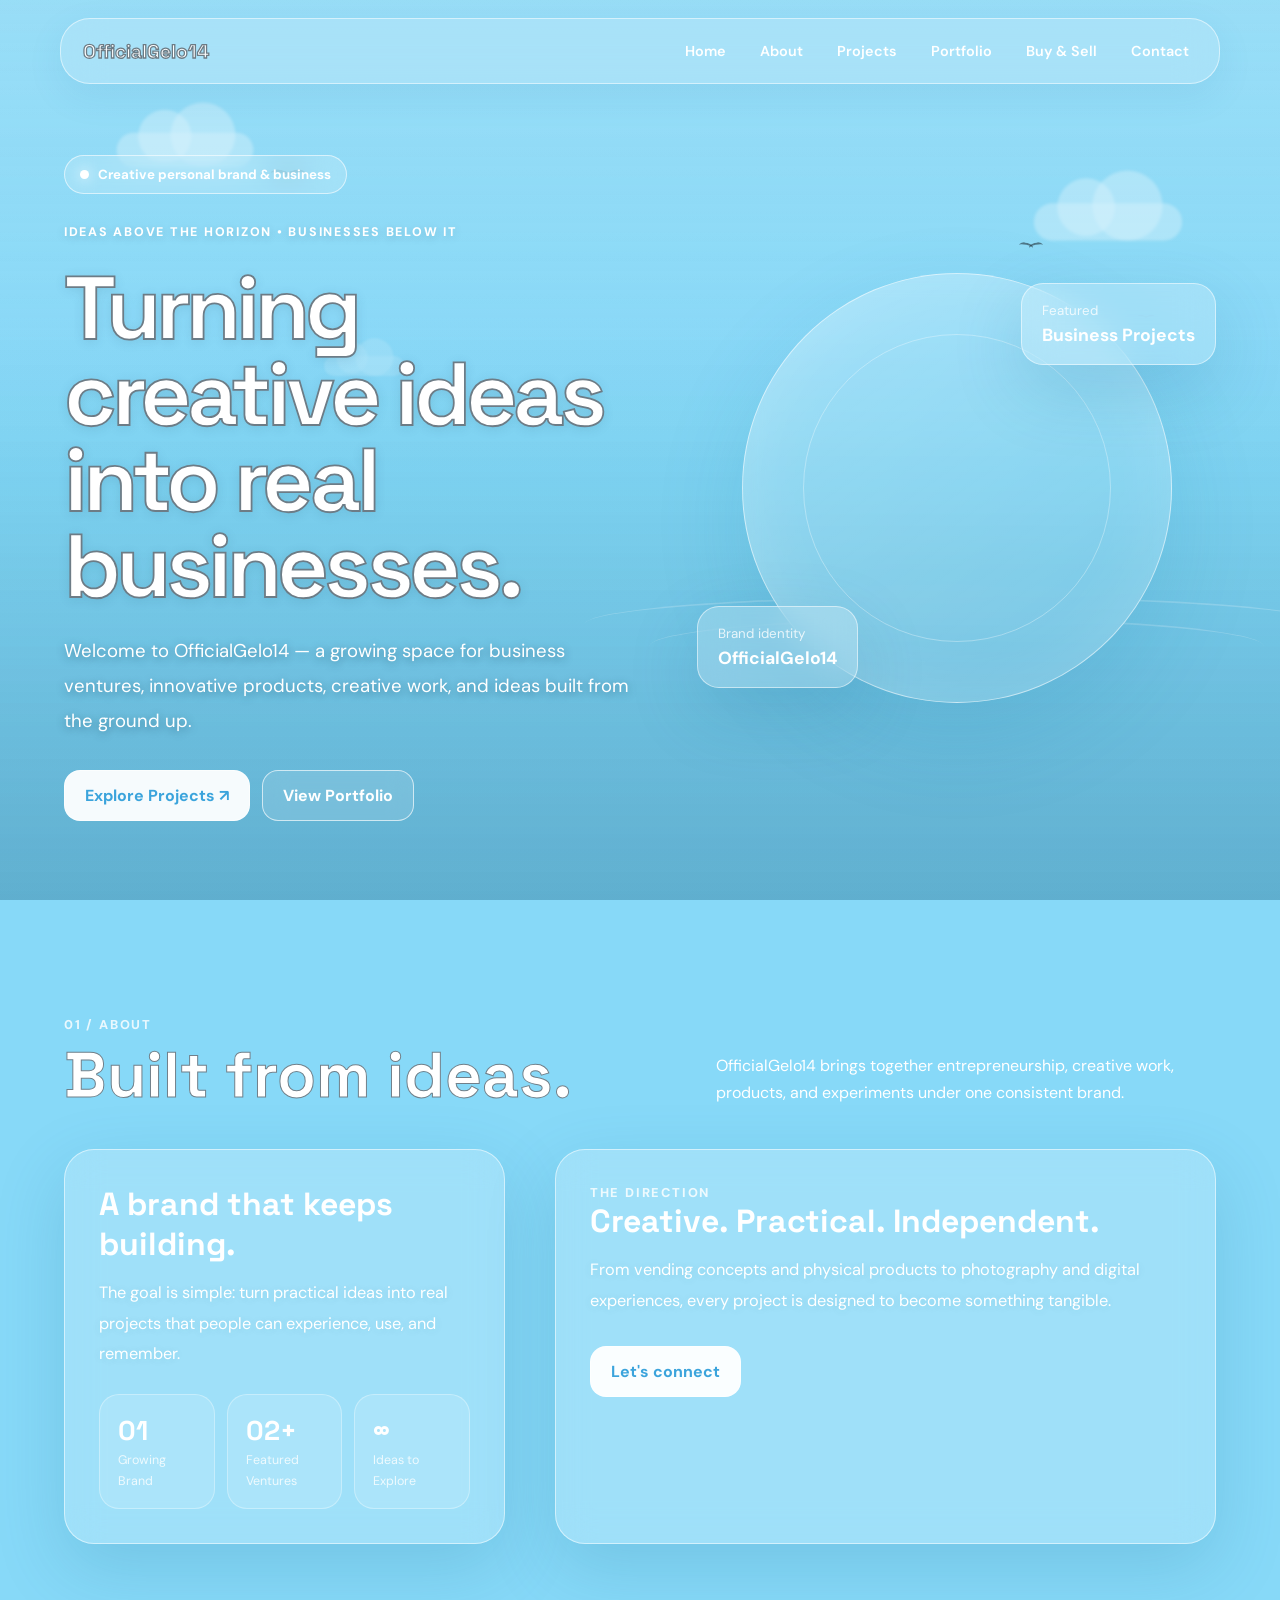
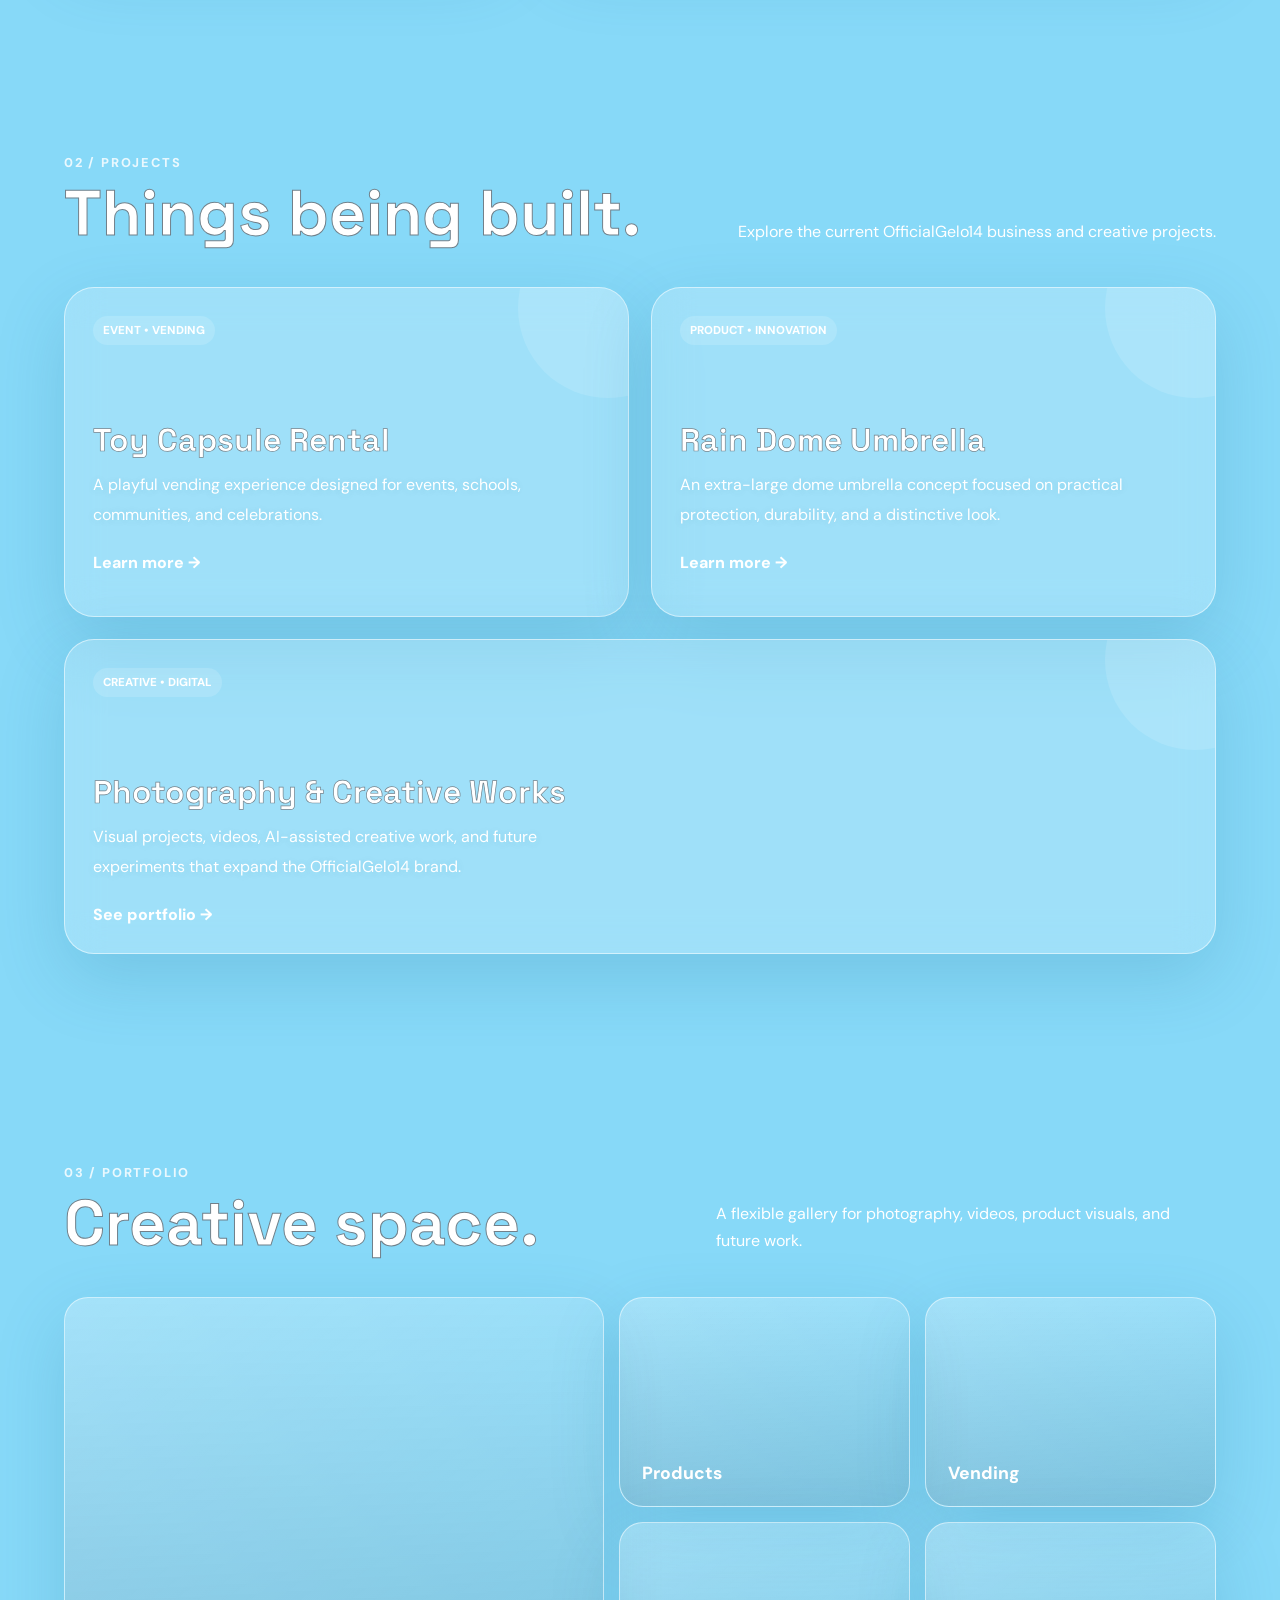
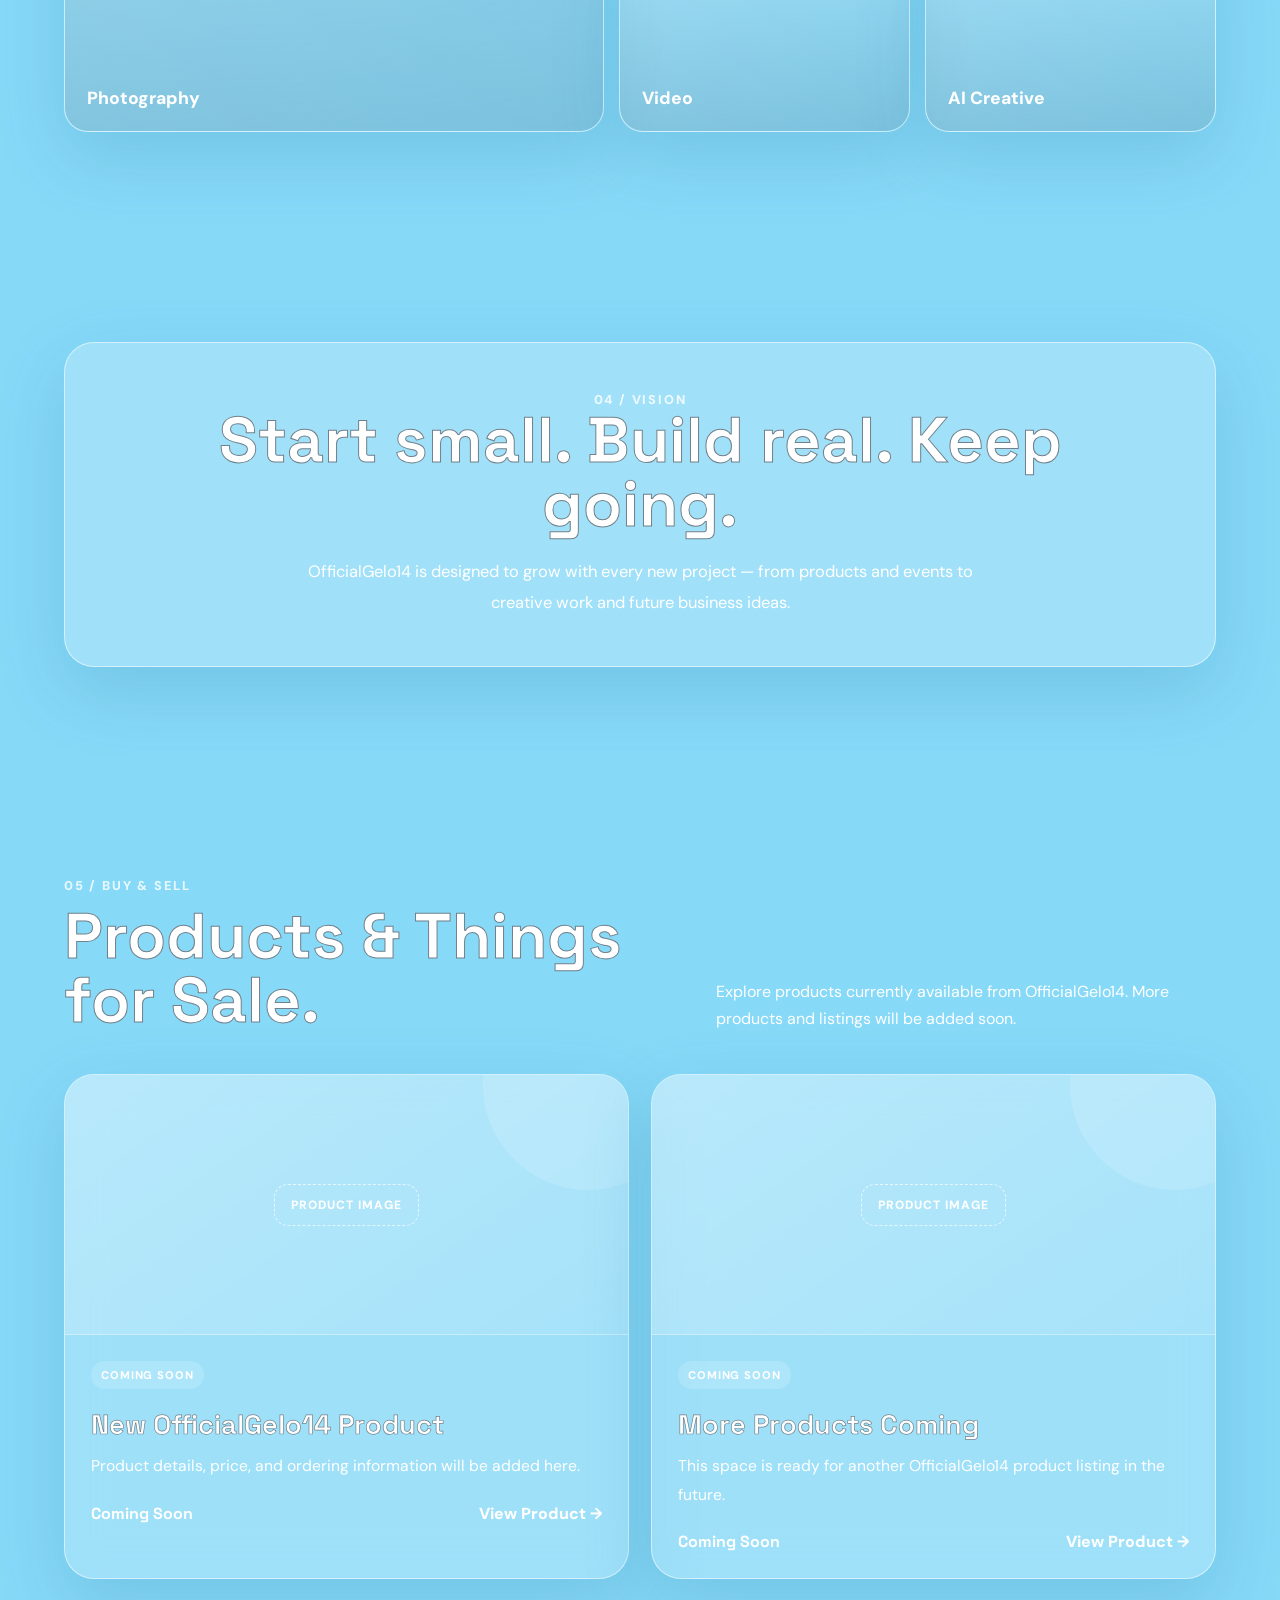
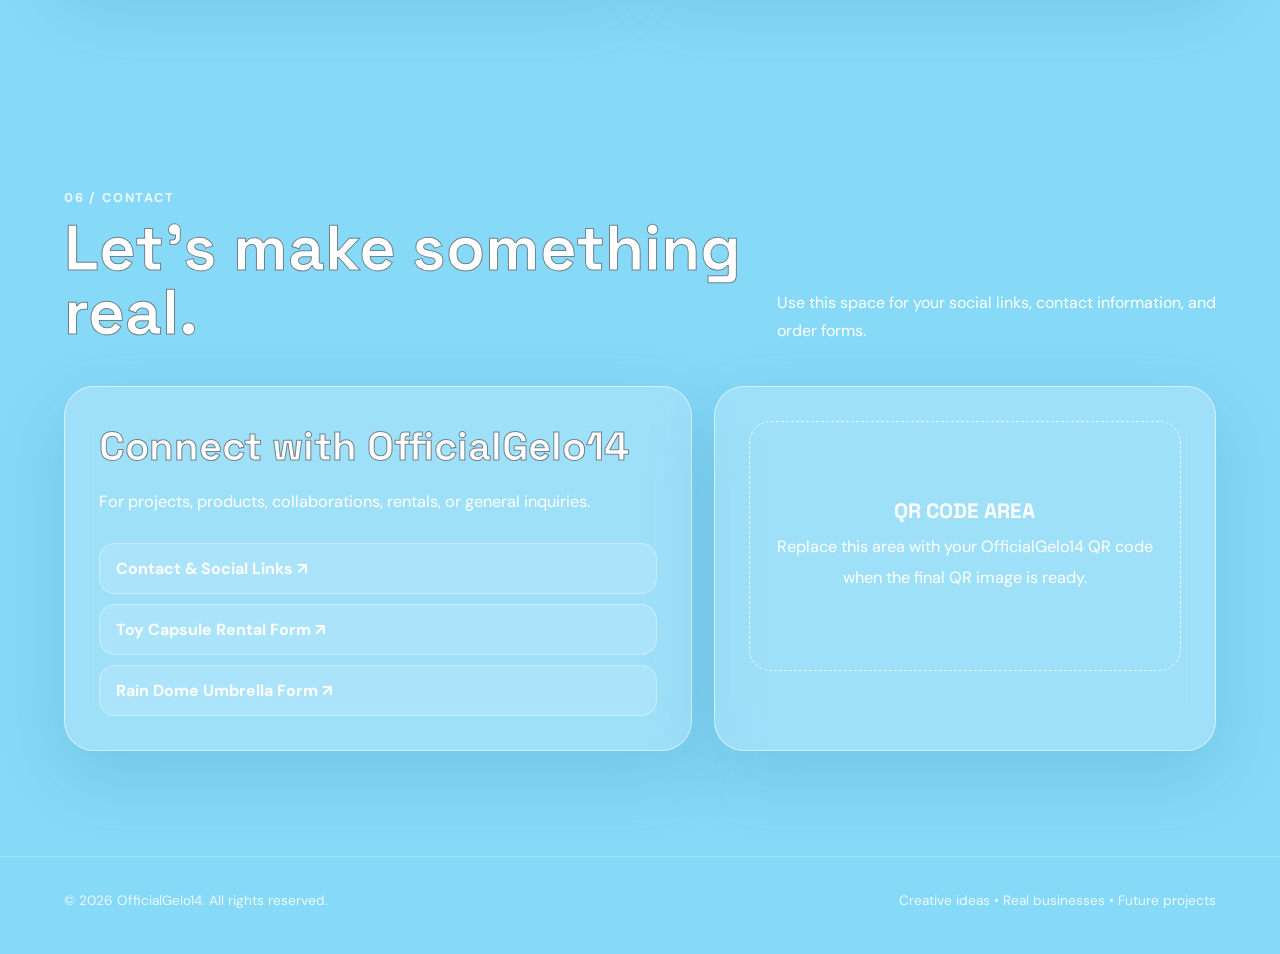
==== index.html @ 3ef17eb8 "Add files via upload" ====
<!DOCTYPE html>
<html lang="en">
<head>
<meta charset="UTF-8">
<meta name="viewport" content="width=device-width, initial-scale=1.0">
<meta name="description" content="OfficialGelo14 — creative projects, products, business ventures and portfolio.">
<title>OfficialGelo14 — Creative Ideas. Real Businesses.</title>
<link rel="preconnect" href="https://fonts.googleapis.com">
<link rel="preconnect" href="https://fonts.gstatic.com" crossorigin>
<link href="https://fonts.googleapis.com/css2?family=DM+Sans:wght@400;500;600;700&family=Space+Grotesk:wght@500;600;700&display=swap" rel="stylesheet">
<link rel="stylesheet" href="style.css">
</head>
<body>

<div class="background-effects" aria-hidden="true">
  <div class="cloud cloud-1"></div>
  <div class="cloud cloud-2"></div>
  <div class="cloud cloud-3"></div>
  <div class="bird bird-1"></div>
  <div class="bird bird-2"></div>
  <div class="bird bird-3"></div>
</div>

<header class="nav">
  <a class="brand" href="#home">OfficialGelo14</a>
  <nav class="navlinks" id="navlinks">
    <a href="#home">Home</a>
    <a href="#about">About</a>
    <a href="#projects">Projects</a>
    <a href="#portfolio">Portfolio</a>
    <a href="#buy-sell">Buy &amp; Sell</a>
    <a href="#contact">Contact</a>
  </nav>
  <button class="menu" id="menu" aria-label="Open menu" aria-expanded="false">☰</button>
</header>

<main id="home">
<section class="hero">
  <div class="container hero-grid">
    <div class="hero-copy-block reveal">
      <span class="eyebrow"><span class="dot"></span> Creative personal brand &amp; business</span>
      <div class="subline">IDEAS ABOVE THE HORIZON •<br class="mobile-only"> BUSINESSES BELOW IT</div>
      <h1>Turning creative ideas into real businesses.</h1>
      <p class="hero-copy">Welcome to OfficialGelo14 — a growing space for business ventures, innovative products, creative work, and ideas built from the ground up.</p>
      <div class="actions">
        <a class="btn btn-light" href="#projects">Explore Projects ↗</a>
        <a class="btn btn-ghost" href="#portfolio">View Portfolio</a>
      </div>
    </div>

    <div class="hero-art reveal">
      <div class="horizon-waves"></div>
      <div class="orb"></div>
      <div class="hero-card card-a"><small>Featured</small><strong>Business Projects</strong></div>
      <div class="hero-card card-b"><small>Brand identity</small><strong>OfficialGelo14</strong></div>
    </div>
  </div>
</section>

<section id="about">
  <div class="container">
    <div class="section-head reveal">
      <div><div class="kicker">01 / About</div><h2>Built from ideas.</h2></div>
      <p>OfficialGelo14 brings together entrepreneurship, creative work, products, and experiments under one consistent brand.</p>
    </div>
    <div class="about">
      <div class="about-panel reveal">
        <h3>A brand that keeps building.</h3>
        <p>The goal is simple: turn practical ideas into real projects that people can experience, use, and remember.</p>
        <div class="stats">
          <div class="stat"><strong>01</strong><span>Growing Brand</span></div>
          <div class="stat"><strong>02+</strong><span>Featured Ventures</span></div>
          <div class="stat"><strong>∞</strong><span>Ideas to Explore</span></div>
        </div>
      </div>
      <div class="about-panel reveal">
        <div class="kicker">The direction</div>
        <h3>Creative. Practical. Independent.</h3>
        <p>From vending concepts and physical products to photography and digital experiences, every project is designed to become something tangible.</p>
        <div class="actions"><a class="btn btn-light" href="#contact">Let's connect</a></div>
      </div>
    </div>
  </div>
</section>

<section id="projects">
  <div class="container">
    <div class="section-head reveal">
      <div><div class="kicker">02 / Projects</div><h2>Things being built.</h2></div>
      <p>Explore the current OfficialGelo14 business and creative projects.</p>
    </div>
    <div class="projects">
      <article class="project reveal">
        <span class="project-tag">EVENT • VENDING</span>
        <h3>Toy Capsule Rental</h3>
        <p>A playful vending experience designed for events, schools, communities, and celebrations.</p>
        <a href="https://officialgelo14.com/toycapsule">Learn more →</a>
      </article>
      <article class="project reveal">
        <span class="project-tag">PRODUCT • INNOVATION</span>
        <h3>Rain Dome Umbrella</h3>
        <p>An extra-large dome umbrella concept focused on practical protection, durability, and a distinctive look.</p>
        <a href="https://officialgelo14.com/raindome">Learn more →</a>
      </article>
      <article class="project wide reveal">
        <span class="project-tag">CREATIVE • DIGITAL</span>
        <h3>Photography &amp; Creative Works</h3>
        <p>Visual projects, videos, AI-assisted creative work, and future experiments that expand the OfficialGelo14 brand.</p>
        <a href="#portfolio">See portfolio →</a>
      </article>
    </div>
  </div>
</section>

<section id="portfolio">
  <div class="container">
    <div class="section-head reveal">
      <div><div class="kicker">03 / Portfolio</div><h2>Creative space.</h2></div>
      <p>A flexible gallery for photography, videos, product visuals, and future work.</p>
    </div>
    <div class="portfolio-grid">
      <div class="portfolio-item big reveal"><span>Photography</span></div>
      <div class="portfolio-item reveal"><span>Products</span></div>
      <div class="portfolio-item reveal"><span>Vending</span></div>
      <div class="portfolio-item reveal"><span>Video</span></div>
      <div class="portfolio-item reveal"><span>AI Creative</span></div>
    </div>
  </div>
</section>

<section>
  <div class="container">
    <div class="vision reveal">
      <div class="kicker">04 / Vision</div>
      <h2>Start small. Build real. Keep going.</h2>
      <p>OfficialGelo14 is designed to grow with every new project — from products and events to creative work and future business ideas.</p>
    </div>
  </div>
</section>


<section id="buy-sell">
  <div class="container">
    <div class="section-head reveal">
      <div><div class="kicker">05 / Buy &amp; Sell</div><h2>Products &amp; Things for Sale.</h2></div>
      <p>Explore products currently available from OfficialGelo14. More products and listings will be added soon.</p>
    </div>

    <div class="products-grid">
      <article class="product-card reveal">
        <div class="product-image">
          <span>PRODUCT IMAGE</span>
        </div>
        <div class="product-info">
          <span class="product-status">COMING SOON</span>
          <h3>New OfficialGelo14 Product</h3>
          <p>Product details, price, and ordering information will be added here.</p>
          <div class="product-bottom">
            <strong>Coming Soon</strong>
            <a href="#contact">View Product →</a>
          </div>
        </div>
      </article>

      <article class="product-card reveal">
        <div class="product-image">
          <span>PRODUCT IMAGE</span>
        </div>
        <div class="product-info">
          <span class="product-status">COMING SOON</span>
          <h3>More Products Coming</h3>
          <p>This space is ready for another OfficialGelo14 product listing in the future.</p>
          <div class="product-bottom">
            <strong>Coming Soon</strong>
            <a href="#contact">View Product →</a>
          </div>
        </div>
      </article>
    </div>
  </div>
</section>

<section id="contact">
  <div class="container">
    <div class="section-head reveal">
      <div><div class="kicker">06 / Contact</div><h2>Let's make something real.</h2></div>
      <p>Use this space for your social links, contact information, and order forms.</p>
    </div>
    <div class="contact">
      <div class="contact-panel reveal">
        <h2>Connect with OfficialGelo14</h2>
        <p>For projects, products, collaborations, rentals, or general inquiries.</p>
        <div class="contact-links">
          <a href="https://officialgelo14.com/contact">Contact &amp; Social Links ↗</a>
          <a href="https://officialgelo14.com/toycapsule">Toy Capsule Rental Form ↗</a>
          <a href="https://officialgelo14.com/raindome">Rain Dome Umbrella Form ↗</a>
        </div>
      </div>
      <div class="contact-panel reveal">
        <div class="qr-placeholder">
          <div><b>QR CODE AREA</b><p>Replace this area with your OfficialGelo14 QR code when the final QR image is ready.</p></div>
        </div>
      </div>
    </div>
  </div>
</section>
</main>

<footer>
  <div class="container footer-inner">
    <p>© 2026 OfficialGelo14. All rights reserved.</p>
    <p>Creative ideas • Real businesses • Future projects</p>
  </div>
</footer>

<script src="script.js"></script>
</body>
</html>
---- style.css ----
:root{
  --white:#fff;
  --blue:#8fdcff;
  --blue2:#61c8f5;
  --ink:#536b79;
  --line:rgba(255,255,255,.52);
  --glass:rgba(255,255,255,.20);
  --shadow:0 24px 70px rgba(20,105,145,.18);
  --radius:30px;
}
*{box-sizing:border-box;margin:0;padding:0}
html{scroll-behavior:smooth}
body{
  font-family:"DM Sans",sans-serif;
  color:var(--white);
  overflow-x:hidden;
  background:#87d9f8;
}
body:before{
  content:"";
  position:fixed;
  inset:0;
  z-index:-5;
  background:
    linear-gradient(to bottom,
      rgba(191,231,242,.18) 0%,
      rgba(178,220,235,.04) 38%,
      rgba(47,169,194,.08) 55%,
      rgba(20,105,140,.22) 100%),
    url("https://images.unsplash.com/photo-1507525428034-b723cf961d3e?auto=format&fit=crop&w=2400&q=92")
    center center / cover no-repeat;
}
body:after{
  content:"";
  position:fixed;
  inset:0;
  z-index:-4;
  pointer-events:none;
  background:
    linear-gradient(to bottom,
      rgba(255,255,255,.08),
      rgba(255,255,255,.02) 35%,
      rgba(0,80,120,.03) 52%,
      rgba(0,54,90,.12) 100%);
}
a{text-decoration:none;color:inherit}
.container{width:min(1160px,90%);margin:auto}

.background-effects{position:fixed;inset:0;z-index:-3;pointer-events:none;overflow:hidden}
.cloud{
  position:absolute;
  width:190px;height:48px;
  border-radius:100px;
  background:rgba(255,255,255,.46);
  filter:blur(2px);
  opacity:.62;
}
.cloud:before,.cloud:after{content:"";position:absolute;background:inherit;border-radius:50%}
.cloud:before{width:74px;height:74px;left:30px;bottom:6px}
.cloud:after{width:90px;height:90px;right:25px;bottom:0}
.cloud-1{top:14%;left:7%;transform:scale(.72)}
.cloud-2{top:22%;right:6%;transform:scale(.78)}
.cloud-3{top:38%;left:21%;transform:scale(.42);opacity:.3}
.bird{position:absolute;width:38px;height:20px}
.bird:before,.bird:after{
  content:"";position:absolute;top:8px;width:20px;height:8px;
  border-top:3px solid rgba(45,67,76,.65);
  border-radius:70% 70% 0 0;
}
.bird:before{right:16px;transform:rotate(13deg)}
.bird:after{left:16px;transform:rotate(-13deg)}
.bird-1{top:18%;left:21%;transform:scale(1.05)}
.bird-2{top:26%;right:18%;transform:scale(.72)}
.bird-3{top:34%;right:9%;transform:scale(.52)}

.nav{
  position:fixed;top:18px;left:50%;transform:translateX(-50%);
  width:min(1160px,92%);z-index:20;
  padding:13px 16px 13px 22px;
  border:1px solid var(--line);border-radius:30px;
  background:rgba(230,247,252,.22);
  backdrop-filter:blur(20px);
  box-shadow:0 12px 35px rgba(42,130,175,.10);
  display:flex;align-items:center;justify-content:space-between;
}
.brand{
  font-family:"Space Grotesk";font-weight:700;font-size:1.2rem;
  -webkit-text-stroke:1.3px #6d7b84;
}
.navlinks{display:flex;gap:6px;align-items:center}
.navlinks a{padding:10px 14px;border-radius:14px;font-size:.9rem;font-weight:600}
.navlinks a:hover{background:rgba(255,255,255,.22)}
.menu{
  display:none;border:0;background:rgba(255,255,255,.20);
  color:white;border-radius:14px;padding:10px 12px;font-size:1.1rem;cursor:pointer;
}

.hero{min-height:100vh;display:grid;place-items:center;padding:155px 0 90px;position:relative}
.hero-grid{display:grid;grid-template-columns:1.05fr .95fr;gap:60px;align-items:center}
.eyebrow{
  display:inline-flex;gap:9px;align-items:center;
  padding:10px 15px;border:1px solid rgba(255,255,255,.58);
  border-radius:999px;background:rgba(255,255,255,.17);
  font-size:.83rem;font-weight:700;backdrop-filter:blur(14px);
}
.dot{width:9px;height:9px;border-radius:50%;background:#fff;box-shadow:0 0 14px #fff}
.subline{
  margin-top:27px;font-size:.78rem;letter-spacing:.14em;
  text-transform:uppercase;font-weight:800;line-height:1.9;
  color:#fff;text-shadow:0 2px 9px rgba(25,73,92,.22);
}
.mobile-only{display:none}
h1,h2,h3{font-family:"Space Grotesk",sans-serif}
.hero h1{
  font-size:clamp(3rem,7vw,6.5rem);line-height:.96;margin:20px 0 25px;
  -webkit-text-stroke:1.8px #6d7c86;letter-spacing:-.055em;
  color:#fff;text-shadow:0 2px 12px rgba(35,83,105,.15);
}
.hero-copy{
  font-size:1.16rem;line-height:1.9;max-width:650px;color:#fff;
  text-shadow:0 2px 10px rgba(20,65,90,.48);
}
.actions{display:flex;gap:12px;flex-wrap:wrap;margin-top:30px}
.btn{
  display:inline-flex;align-items:center;justify-content:center;
  padding:14px 20px;border-radius:16px;font-weight:700;
  border:1px solid rgba(255,255,255,.65);transition:.25s;
  backdrop-filter:blur(12px);
}
.btn:hover{transform:translateY(-3px);box-shadow:0 14px 35px rgba(42,130,175,.18)}
.btn-light{background:rgba(255,255,255,.94);color:#3ba4dc}
.btn-ghost{background:rgba(255,255,255,.12);color:#fff}

.hero-art{min-height:500px;position:relative;display:grid;place-items:center}
.horizon-waves{position:absolute;left:-5vw;right:-5vw;bottom:8%;height:110px;opacity:.28}
.horizon-waves:before,.horizon-waves:after{
  content:"";position:absolute;left:0;right:0;height:55px;
  border-top:2px solid rgba(255,255,255,.72);border-radius:50%;
}
.horizon-waves:before{top:8px;transform:scaleX(1.15)}
.horizon-waves:after{top:30px;transform:scaleX(.95)}
.orb{
  width:min(430px,75vw);aspect-ratio:1;border-radius:50%;
  background:linear-gradient(145deg,rgba(255,255,255,.23),rgba(255,255,255,.035));
  border:1px solid rgba(255,255,255,.58);
  box-shadow:inset 0 0 70px rgba(255,255,255,.15),0 35px 90px rgba(30,130,175,.16);
  backdrop-filter:blur(10px);
}
.orb:after{content:"";position:absolute;inset:14%;border-radius:50%;border:1px solid rgba(255,255,255,.32)}
.hero-card{
  position:absolute;background:rgba(255,255,255,.20);
  border:1px solid rgba(255,255,255,.52);backdrop-filter:blur(18px);
  border-radius:22px;padding:18px 20px;box-shadow:var(--shadow);
}
.card-a{top:9%;right:0}.card-b{bottom:10%;left:0}
.hero-card small{display:block;opacity:.8;margin-bottom:5px}
.hero-card strong{font-size:1.1rem}

section{padding:105px 0}
.section-head{display:flex;justify-content:space-between;gap:30px;align-items:end;margin-bottom:42px}
.kicker{font-size:.8rem;font-weight:800;letter-spacing:.14em;text-transform:uppercase;opacity:.82}
.section-head h2{font-size:clamp(2.2rem,5vw,4rem);line-height:1;-webkit-text-stroke:1px #71808a;margin-top:10px}
.section-head p{max-width:500px;line-height:1.7}
.about{display:grid;grid-template-columns:.8fr 1.2fr;gap:50px}
.about-panel,.project,.contact-panel{
  background:rgba(255,255,255,.20);
  border:1px solid rgba(255,255,255,.53);
  border-radius:var(--radius);backdrop-filter:blur(18px);box-shadow:var(--shadow);
}
.about-panel{padding:34px}
.about-panel h3{font-size:2rem;margin-bottom:14px}
.about-panel p{line-height:1.9;font-size:1.02rem;text-shadow:0 1px 8px rgba(30,85,110,.12)}
.stats{display:grid;grid-template-columns:repeat(3,1fr);gap:12px;margin-top:24px}
.stat{padding:18px;border-radius:20px;background:rgba(255,255,255,.13);border:1px solid rgba(255,255,255,.33)}
.stat strong{font-family:"Space Grotesk";font-size:1.7rem;display:block}
.stat span{font-size:.78rem;opacity:.8}

.projects{display:grid;grid-template-columns:repeat(2,1fr);gap:22px}
.project{padding:28px;min-height:330px;position:relative;overflow:hidden;transition:.3s}
.project:hover{transform:translateY(-7px);background:rgba(255,255,255,.21)}
.project:before{content:"";position:absolute;width:180px;height:180px;border-radius:50%;right:-70px;top:-70px;background:rgba(255,255,255,.13)}
.project-tag{display:inline-block;padding:7px 10px;border-radius:999px;background:rgba(255,255,255,.15);font-size:.72rem;font-weight:800}
.project h3{font-size:2rem;margin:75px 0 10px;-webkit-text-stroke:.7px #71808a}
.project p{max-width:520px;line-height:1.85;font-size:1rem;text-shadow:0 1px 8px rgba(30,85,110,.12)}
.project a{display:inline-block;margin-top:22px;font-weight:800}
.project.wide{grid-column:span 2;min-height:250px}

.portfolio-grid{display:grid;grid-template-columns:1.3fr .7fr .7fr;grid-template-rows:210px 210px;gap:15px}
.portfolio-item{
  border-radius:24px;border:1px solid rgba(255,255,255,.5);
  background:linear-gradient(145deg,rgba(255,255,255,.25),rgba(255,255,255,.07));
  display:flex;align-items:end;padding:22px;box-shadow:var(--shadow);overflow:hidden;position:relative;
}
.portfolio-item:after{content:"";position:absolute;inset:0;background:linear-gradient(transparent,rgba(33,80,105,.18))}
.portfolio-item span{position:relative;z-index:1;font-weight:800;font-size:1.1rem}
.portfolio-item.big{grid-row:span 2}


.products-grid{
  display:grid;
  grid-template-columns:repeat(2,1fr);
  gap:22px;
}
.product-card{
  overflow:hidden;
  border-radius:var(--radius);
  background:rgba(255,255,255,.20);
  border:1px solid rgba(255,255,255,.53);
  backdrop-filter:blur(18px);
  box-shadow:var(--shadow);
  transition:.3s;
}
.product-card:hover{
  transform:translateY(-7px);
  background:rgba(255,255,255,.23);
}
.product-image{
  min-height:260px;
  display:grid;
  place-items:center;
  background:
    linear-gradient(145deg,rgba(255,255,255,.27),rgba(255,255,255,.07));
  border-bottom:1px solid rgba(255,255,255,.30);
  position:relative;
  overflow:hidden;
}
.product-image:before{
  content:"";
  position:absolute;
  width:210px;
  height:210px;
  border-radius:50%;
  background:rgba(255,255,255,.13);
  top:-95px;
  right:-65px;
}
.product-image span{
  position:relative;
  z-index:1;
  padding:12px 16px;
  border:1px dashed rgba(255,255,255,.68);
  border-radius:14px;
  font-size:.75rem;
  font-weight:800;
  letter-spacing:.08em;
}
.product-info{padding:26px}
.product-status{
  display:inline-block;
  padding:7px 10px;
  border-radius:999px;
  background:rgba(255,255,255,.15);
  font-size:.70rem;
  font-weight:800;
  letter-spacing:.08em;
}
.product-info h3{
  font-size:1.7rem;
  margin:18px 0 10px;
  -webkit-text-stroke:.7px #71808a;
}
.product-info p{
  line-height:1.8;
  font-size:.98rem;
}
.product-bottom{
  display:flex;
  align-items:center;
  justify-content:space-between;
  gap:15px;
  margin-top:22px;
}
.product-bottom strong{font-family:"Space Grotesk"}
.product-bottom a{font-weight:800}

.vision{
  padding:48px;border-radius:var(--radius);background:rgba(255,255,255,.21);
  border:1px solid rgba(255,255,255,.53);text-align:center;box-shadow:var(--shadow)
}
.vision h2{font-size:clamp(2.2rem,5vw,4.5rem);-webkit-text-stroke:1px #71808a;line-height:1;margin-bottom:20px}
.vision p{max-width:720px;margin:auto;line-height:1.9;font-size:1.03rem}

.contact{display:grid;grid-template-columns:1fr .8fr;gap:22px}
.contact-panel{padding:34px}
.contact-panel h2{font-size:2.5rem;-webkit-text-stroke:1px #71808a;margin-bottom:15px}
.contact-panel p{line-height:1.9;font-size:1.02rem}
.contact-links{display:grid;gap:10px;margin-top:25px}
.contact-links a{padding:14px 16px;border-radius:16px;background:rgba(255,255,255,.13);border:1px solid rgba(255,255,255,.35);font-weight:700}
.qr-placeholder{min-height:250px;display:grid;place-items:center;text-align:center;border:1px dashed rgba(255,255,255,.7);border-radius:22px;padding:20px}
.qr-placeholder b{display:block;font-family:"Space Grotesk";font-size:1.3rem;margin-bottom:8px}
footer{padding:35px 0 45px;border-top:1px solid rgba(255,255,255,.28);font-size:.85rem;opacity:.85}
.footer-inner{display:flex;justify-content:space-between;gap:20px}

.reveal{opacity:0;transform:translateY(28px);transition:opacity .7s ease,transform .7s ease}
.reveal.show{opacity:1;transform:none}

@media(max-width:850px){
  .navlinks{display:none;position:absolute;top:68px;left:0;right:0;padding:10px;background:rgba(126,203,238,.88);border:1px solid rgba(255,255,255,.4);border-radius:20px;flex-direction:column;backdrop-filter:blur(20px)}
  .navlinks.open{display:flex}.navlinks a{width:100%;text-align:center}
  .menu{display:block}
  .hero-grid,.about,.contact{grid-template-columns:1fr}
  .hero-art{display:none}
  .hero{padding-top:145px;min-height:auto;padding-bottom:85px}
  .section-head{display:block}.section-head p{margin-top:18px}
  .projects{grid-template-columns:1fr}.project.wide{grid-column:span 1}.products-grid{grid-template-columns:1fr}
  .portfolio-grid{grid-template-columns:1fr 1fr;grid-template-rows:180px 180px 180px}
  .portfolio-item.big{grid-row:span 1;grid-column:span 2}
}
@media(max-width:560px){
  .container{width:92%}.nav{width:94%;top:14px}
  .hero{padding-top:128px}
  .mobile-only{display:block}
  .subline{font-size:.74rem;line-height:1.9;margin-top:25px}
  .hero h1{
    font-size:clamp(3.05rem,15vw,4.7rem);
    line-height:.98;
    margin-top:20px;
    letter-spacing:-.045em;
  }
  .hero-copy{font-size:1.1rem;line-height:2;margin-top:10px}
  .actions{margin-top:25px}
  .btn{width:100%}
  section{padding:75px 0}
  .stats{grid-template-columns:1fr}
  .portfolio-grid{grid-template-columns:1fr;grid-template-rows:repeat(4,150px)}
  .portfolio-item.big{grid-column:span 1}
  .footer-inner{display:block}.footer-inner p:last-child{margin-top:8px}
}
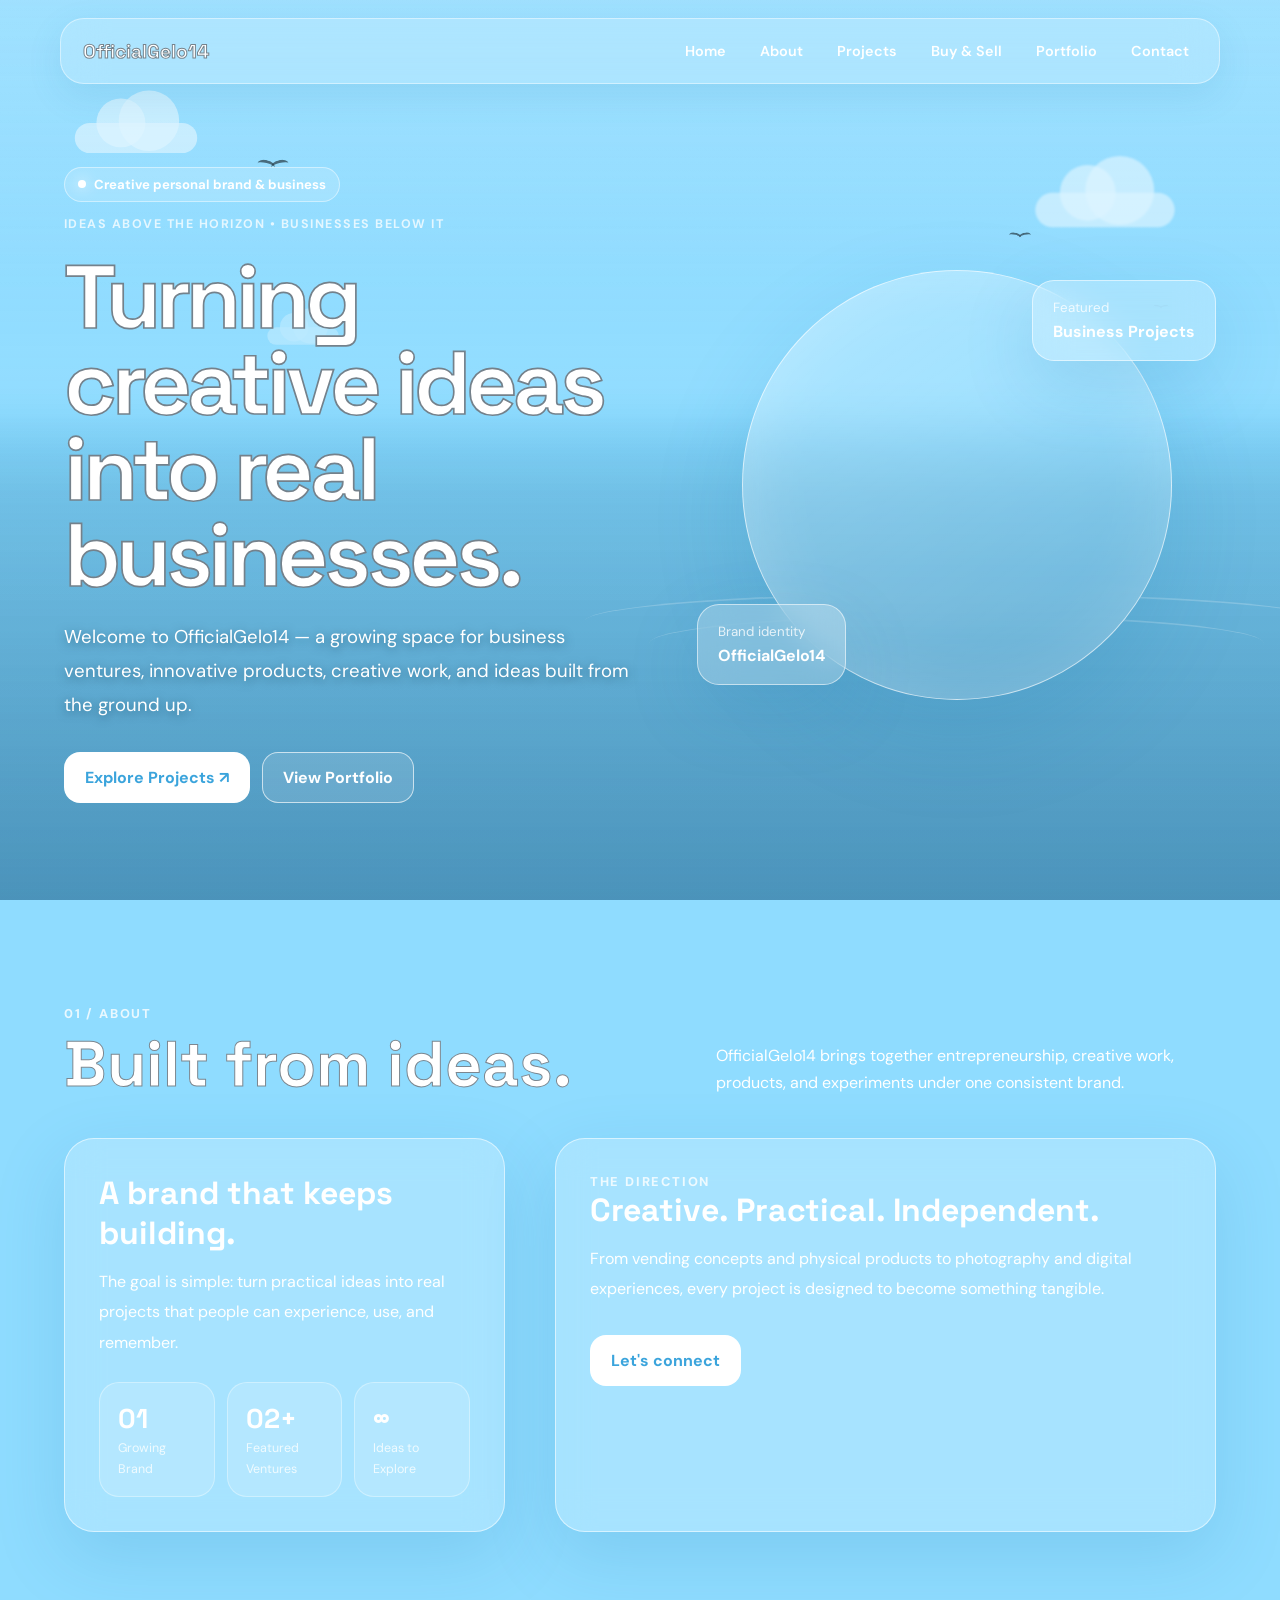
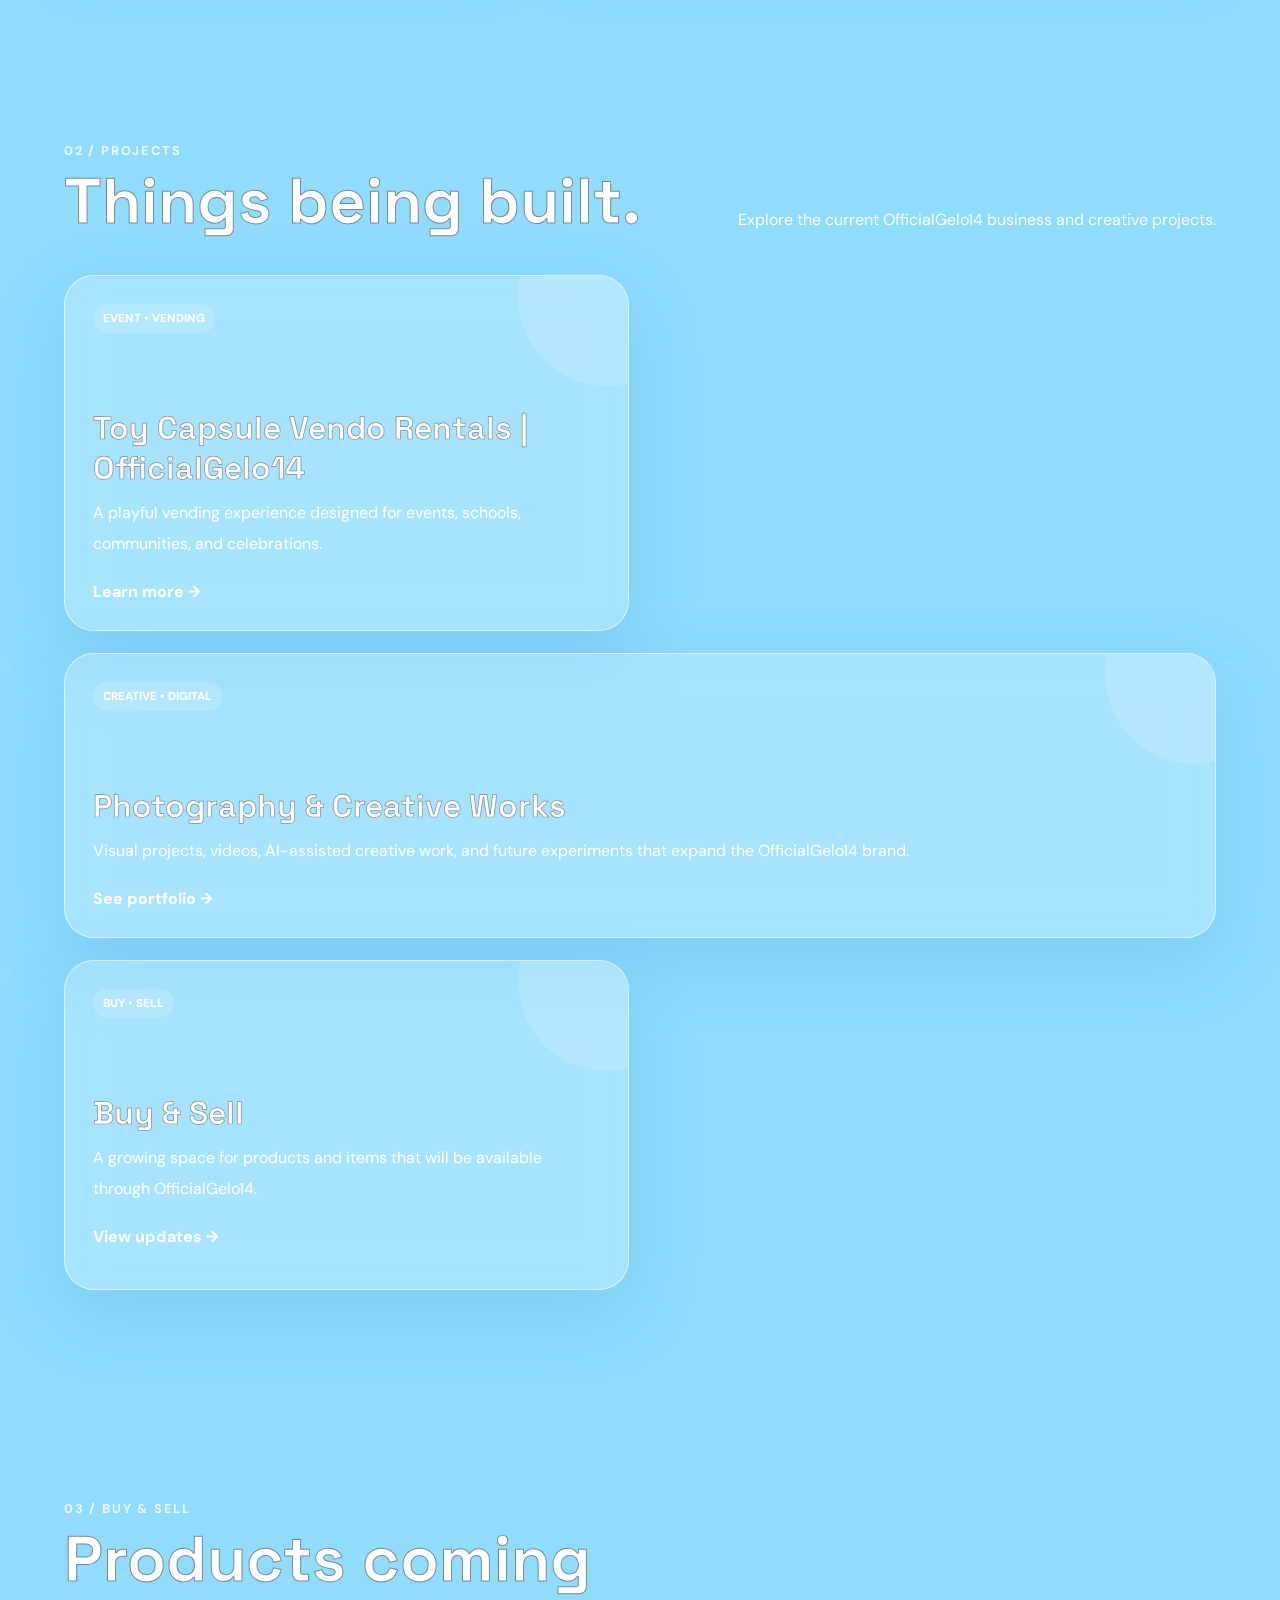
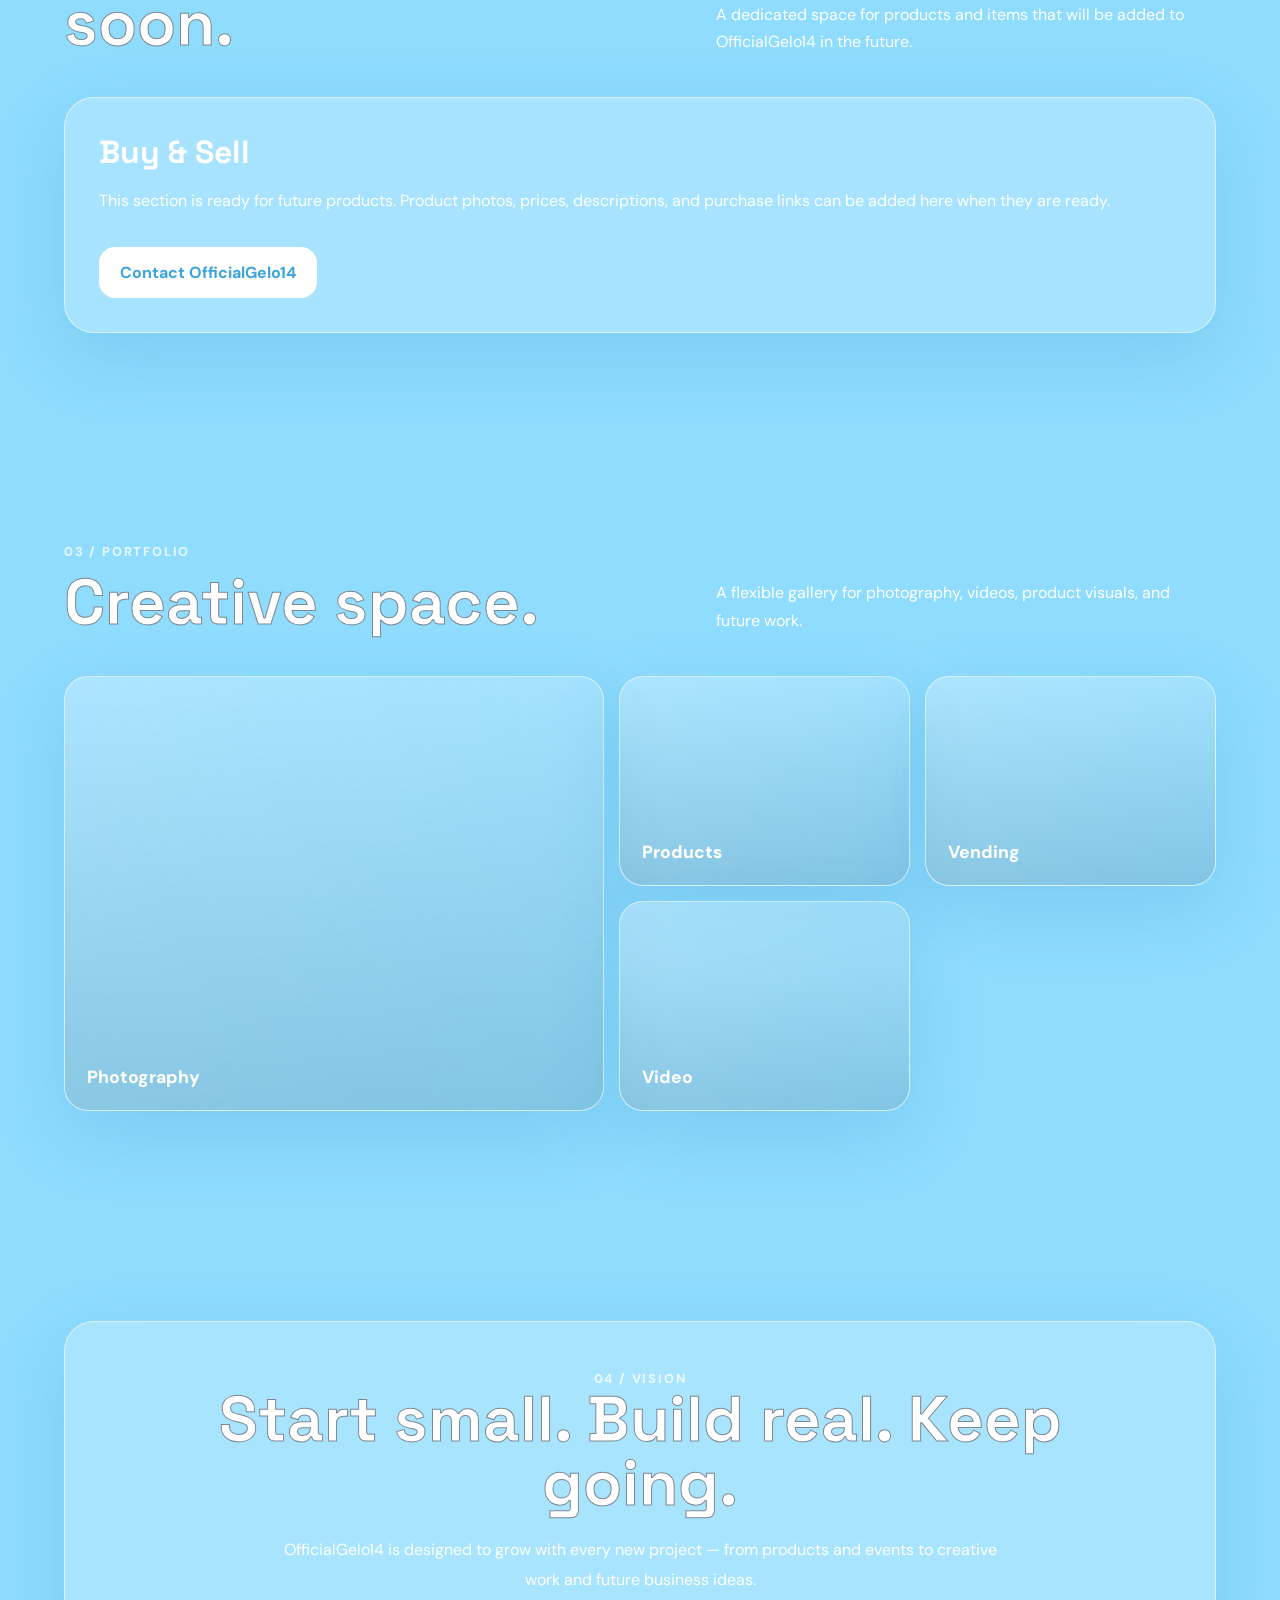
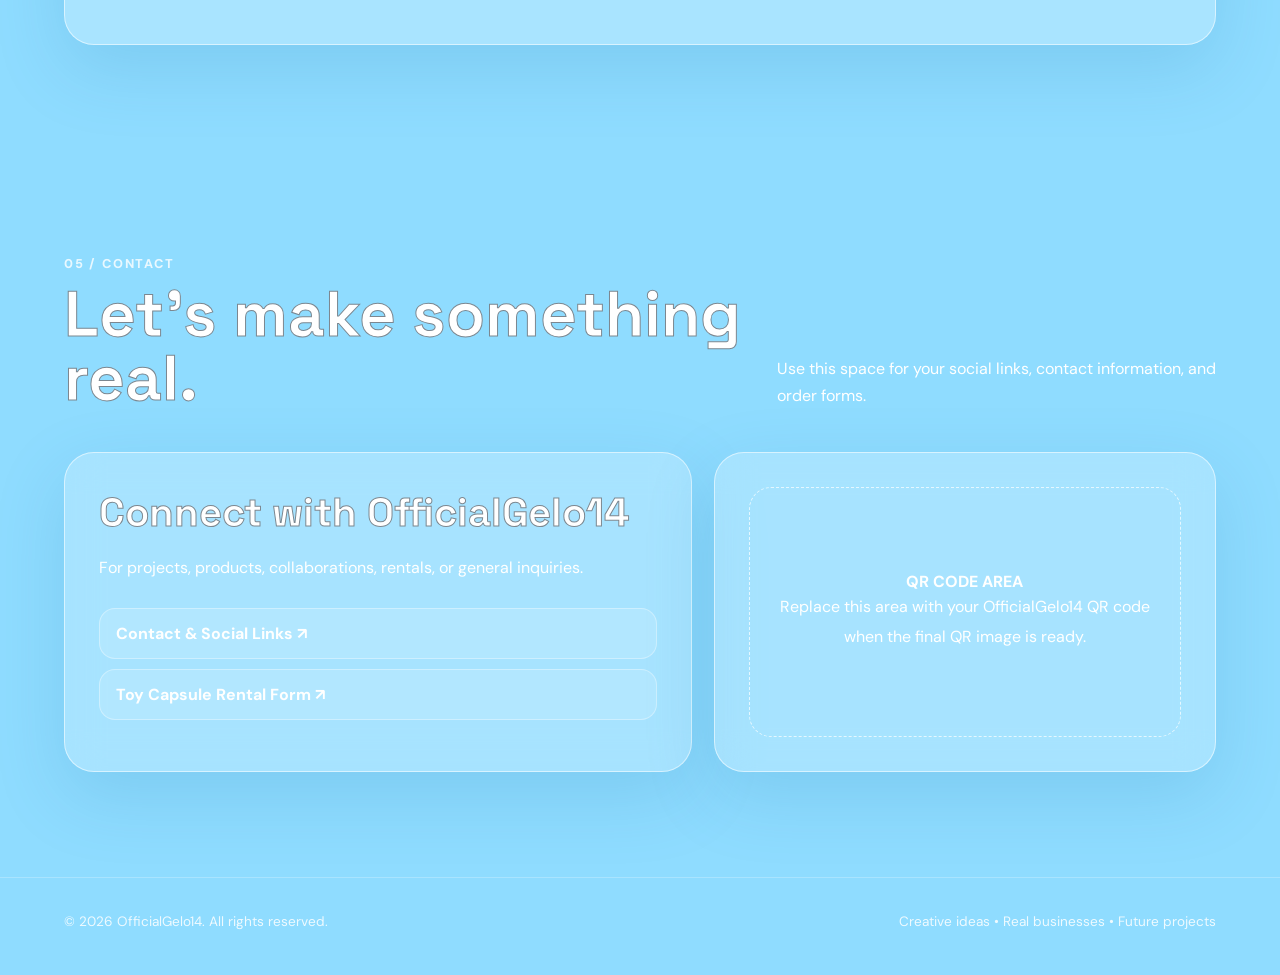
==== commit c6c98f9f: "Add files via upload" ====
--- a/index.html
+++ b/index.html
@@ -11,35 +11,26 @@
 <link rel="stylesheet" href="style.css">
 </head>
 <body>
-
-<div class="background-effects" aria-hidden="true">
-  <div class="cloud cloud-1"></div>
-  <div class="cloud cloud-2"></div>
-  <div class="cloud cloud-3"></div>
-  <div class="bird bird-1"></div>
-  <div class="bird bird-2"></div>
-  <div class="bird bird-3"></div>
+<div class="sky-decoration" aria-hidden="true">
+  <div class="sky-cloud c1"></div><div class="sky-cloud c2"></div><div class="sky-cloud c3"></div>
+  <div class="sky-bird b1"></div><div class="sky-bird b2"></div><div class="sky-bird b3"></div>
 </div>
 
 <header class="nav">
   <a class="brand" href="#home">OfficialGelo14</a>
   <nav class="navlinks" id="navlinks">
-    <a href="#home">Home</a>
-    <a href="#about">About</a>
-    <a href="#projects">Projects</a>
-    <a href="#portfolio">Portfolio</a>
-    <a href="#buy-sell">Buy &amp; Sell</a>
-    <a href="#contact">Contact</a>
+    <a href="#home">Home</a><a href="#about">About</a><a href="#projects">Projects</a><a href="#buy-sell">Buy & Sell</a>
+    <a href="#portfolio">Portfolio</a><a href="#contact">Contact</a>
   </nav>
-  <button class="menu" id="menu" aria-label="Open menu" aria-expanded="false">☰</button>
+  <button class="menu" id="menu" aria-label="Open menu">☰</button>
 </header>
 
 <main id="home">
 <section class="hero">
   <div class="container hero-grid">
-    <div class="hero-copy-block reveal">
-      <span class="eyebrow"><span class="dot"></span> Creative personal brand &amp; business</span>
-      <div class="subline">IDEAS ABOVE THE HORIZON •<br class="mobile-only"> BUSINESSES BELOW IT</div>
+    <div class="reveal">
+      <span class="eyebrow"><span class="dot"></span> Creative personal brand & business</span>
+      <div class="micro">Ideas above the horizon • Businesses below it</div>
       <h1>Turning creative ideas into real businesses.</h1>
       <p class="hero-copy">Welcome to OfficialGelo14 — a growing space for business ventures, innovative products, creative work, and ideas built from the ground up.</p>
       <div class="actions">
@@ -47,10 +38,8 @@
         <a class="btn btn-ghost" href="#portfolio">View Portfolio</a>
       </div>
     </div>
-
     <div class="hero-art reveal">
-      <div class="horizon-waves"></div>
-      <div class="orb"></div>
+      <div class="horizon-waves"></div><div class="orb"></div>
       <div class="hero-card card-a"><small>Featured</small><strong>Business Projects</strong></div>
       <div class="hero-card card-b"><small>Brand identity</small><strong>OfficialGelo14</strong></div>
     </div>
@@ -92,22 +81,39 @@
     <div class="projects">
       <article class="project reveal">
         <span class="project-tag">EVENT • VENDING</span>
-        <h3>Toy Capsule Rental</h3>
+        <h3>Toy Capsule Vendo Rentals | OfficialGelo14</h3>
         <p>A playful vending experience designed for events, schools, communities, and celebrations.</p>
-        <a href="https://officialgelo14.com/toycapsule">Learn more →</a>
-      </article>
-      <article class="project reveal">
-        <span class="project-tag">PRODUCT • INNOVATION</span>
-        <h3>Rain Dome Umbrella</h3>
-        <p>An extra-large dome umbrella concept focused on practical protection, durability, and a distinctive look.</p>
-        <a href="https://officialgelo14.com/raindome">Learn more →</a>
+        <a href="#contact">Learn more →</a>
       </article>
       <article class="project wide reveal">
         <span class="project-tag">CREATIVE • DIGITAL</span>
-        <h3>Photography &amp; Creative Works</h3>
+        <h3>Photography & Creative Works</h3>
         <p>Visual projects, videos, AI-assisted creative work, and future experiments that expand the OfficialGelo14 brand.</p>
         <a href="#portfolio">See portfolio →</a>
       </article>
+      <article class="project reveal">
+        <span class="project-tag">BUY • SELL</span>
+        <h3>Buy & Sell</h3>
+        <p>A growing space for products and items that will be available through OfficialGelo14.</p>
+        <a href="#contact">View updates →</a>
+      </article>
+    </div>
+  </div>
+</section>
+
+
+<section id="buy-sell">
+  <div class="container">
+    <div class="section-head reveal">
+      <div><div class="kicker">03 / Buy & Sell</div><h2>Products coming soon.</h2></div>
+      <p>A dedicated space for products and items that will be added to OfficialGelo14 in the future.</p>
+    </div>
+    <div class="about-panel reveal">
+      <h3>Buy & Sell</h3>
+      <p>This section is ready for future products. Product photos, prices, descriptions, and purchase links can be added here when they are ready.</p>
+      <div class="actions">
+        <a class="btn btn-light" href="#contact">Contact OfficialGelo14</a>
+      </div>
     </div>
   </div>
 </section>
@@ -123,7 +129,6 @@
       <div class="portfolio-item reveal"><span>Products</span></div>
       <div class="portfolio-item reveal"><span>Vending</span></div>
       <div class="portfolio-item reveal"><span>Video</span></div>
-      <div class="portfolio-item reveal"><span>AI Creative</span></div>
     </div>
   </div>
 </section>
@@ -138,52 +143,10 @@
   </div>
 </section>
 
-
-<section id="buy-sell">
-  <div class="container">
-    <div class="section-head reveal">
-      <div><div class="kicker">05 / Buy &amp; Sell</div><h2>Products &amp; Things for Sale.</h2></div>
-      <p>Explore products currently available from OfficialGelo14. More products and listings will be added soon.</p>
-    </div>
-
-    <div class="products-grid">
-      <article class="product-card reveal">
-        <div class="product-image">
-          <span>PRODUCT IMAGE</span>
-        </div>
-        <div class="product-info">
-          <span class="product-status">COMING SOON</span>
-          <h3>New OfficialGelo14 Product</h3>
-          <p>Product details, price, and ordering information will be added here.</p>
-          <div class="product-bottom">
-            <strong>Coming Soon</strong>
-            <a href="#contact">View Product →</a>
-          </div>
-        </div>
-      </article>
-
-      <article class="product-card reveal">
-        <div class="product-image">
-          <span>PRODUCT IMAGE</span>
-        </div>
-        <div class="product-info">
-          <span class="product-status">COMING SOON</span>
-          <h3>More Products Coming</h3>
-          <p>This space is ready for another OfficialGelo14 product listing in the future.</p>
-          <div class="product-bottom">
-            <strong>Coming Soon</strong>
-            <a href="#contact">View Product →</a>
-          </div>
-        </div>
-      </article>
-    </div>
-  </div>
-</section>
-
 <section id="contact">
   <div class="container">
     <div class="section-head reveal">
-      <div><div class="kicker">06 / Contact</div><h2>Let's make something real.</h2></div>
+      <div><div class="kicker">05 / Contact</div><h2>Let's make something real.</h2></div>
       <p>Use this space for your social links, contact information, and order forms.</p>
     </div>
     <div class="contact">
@@ -191,9 +154,8 @@
         <h2>Connect with OfficialGelo14</h2>
         <p>For projects, products, collaborations, rentals, or general inquiries.</p>
         <div class="contact-links">
-          <a href="https://officialgelo14.com/contact">Contact &amp; Social Links ↗</a>
+          <a href="https://officialgelo14.com/contact">Contact & Social Links ↗</a>
           <a href="https://officialgelo14.com/toycapsule">Toy Capsule Rental Form ↗</a>
-          <a href="https://officialgelo14.com/raindome">Rain Dome Umbrella Form ↗</a>
         </div>
       </div>
       <div class="contact-panel reveal">
@@ -212,7 +174,6 @@
     <p>Creative ideas • Real businesses • Future projects</p>
   </div>
 </footer>
-
 <script src="script.js"></script>
 </body>
 </html>
--- a/style.css
+++ b/style.css
@@ -1,328 +1,12 @@
-:root{
-  --white:#fff;
-  --blue:#8fdcff;
-  --blue2:#61c8f5;
-  --ink:#536b79;
-  --line:rgba(255,255,255,.52);
-  --glass:rgba(255,255,255,.20);
-  --shadow:0 24px 70px rgba(20,105,145,.18);
-  --radius:30px;
-}
-*{box-sizing:border-box;margin:0;padding:0}
-html{scroll-behavior:smooth}
-body{
-  font-family:"DM Sans",sans-serif;
-  color:var(--white);
-  overflow-x:hidden;
-  background:#87d9f8;
-}
-body:before{
-  content:"";
-  position:fixed;
-  inset:0;
-  z-index:-5;
-  background:
-    linear-gradient(to bottom,
-      rgba(191,231,242,.18) 0%,
-      rgba(178,220,235,.04) 38%,
-      rgba(47,169,194,.08) 55%,
-      rgba(20,105,140,.22) 100%),
-    url("https://images.unsplash.com/photo-1507525428034-b723cf961d3e?auto=format&fit=crop&w=2400&q=92")
-    center center / cover no-repeat;
-}
-body:after{
-  content:"";
-  position:fixed;
-  inset:0;
-  z-index:-4;
-  pointer-events:none;
-  background:
-    linear-gradient(to bottom,
-      rgba(255,255,255,.08),
-      rgba(255,255,255,.02) 35%,
-      rgba(0,80,120,.03) 52%,
-      rgba(0,54,90,.12) 100%);
-}
-a{text-decoration:none;color:inherit}
-.container{width:min(1160px,90%);margin:auto}
-
-.background-effects{position:fixed;inset:0;z-index:-3;pointer-events:none;overflow:hidden}
-.cloud{
-  position:absolute;
-  width:190px;height:48px;
-  border-radius:100px;
-  background:rgba(255,255,255,.46);
-  filter:blur(2px);
-  opacity:.62;
-}
-.cloud:before,.cloud:after{content:"";position:absolute;background:inherit;border-radius:50%}
-.cloud:before{width:74px;height:74px;left:30px;bottom:6px}
-.cloud:after{width:90px;height:90px;right:25px;bottom:0}
-.cloud-1{top:14%;left:7%;transform:scale(.72)}
-.cloud-2{top:22%;right:6%;transform:scale(.78)}
-.cloud-3{top:38%;left:21%;transform:scale(.42);opacity:.3}
-.bird{position:absolute;width:38px;height:20px}
-.bird:before,.bird:after{
-  content:"";position:absolute;top:8px;width:20px;height:8px;
-  border-top:3px solid rgba(45,67,76,.65);
-  border-radius:70% 70% 0 0;
-}
-.bird:before{right:16px;transform:rotate(13deg)}
-.bird:after{left:16px;transform:rotate(-13deg)}
-.bird-1{top:18%;left:21%;transform:scale(1.05)}
-.bird-2{top:26%;right:18%;transform:scale(.72)}
-.bird-3{top:34%;right:9%;transform:scale(.52)}
-
-.nav{
-  position:fixed;top:18px;left:50%;transform:translateX(-50%);
-  width:min(1160px,92%);z-index:20;
-  padding:13px 16px 13px 22px;
-  border:1px solid var(--line);border-radius:30px;
-  background:rgba(230,247,252,.22);
-  backdrop-filter:blur(20px);
-  box-shadow:0 12px 35px rgba(42,130,175,.10);
-  display:flex;align-items:center;justify-content:space-between;
-}
-.brand{
-  font-family:"Space Grotesk";font-weight:700;font-size:1.2rem;
-  -webkit-text-stroke:1.3px #6d7b84;
-}
-.navlinks{display:flex;gap:6px;align-items:center}
-.navlinks a{padding:10px 14px;border-radius:14px;font-size:.9rem;font-weight:600}
-.navlinks a:hover{background:rgba(255,255,255,.22)}
-.menu{
-  display:none;border:0;background:rgba(255,255,255,.20);
-  color:white;border-radius:14px;padding:10px 12px;font-size:1.1rem;cursor:pointer;
-}
-
-.hero{min-height:100vh;display:grid;place-items:center;padding:155px 0 90px;position:relative}
-.hero-grid{display:grid;grid-template-columns:1.05fr .95fr;gap:60px;align-items:center}
-.eyebrow{
-  display:inline-flex;gap:9px;align-items:center;
-  padding:10px 15px;border:1px solid rgba(255,255,255,.58);
-  border-radius:999px;background:rgba(255,255,255,.17);
-  font-size:.83rem;font-weight:700;backdrop-filter:blur(14px);
-}
-.dot{width:9px;height:9px;border-radius:50%;background:#fff;box-shadow:0 0 14px #fff}
-.subline{
-  margin-top:27px;font-size:.78rem;letter-spacing:.14em;
-  text-transform:uppercase;font-weight:800;line-height:1.9;
-  color:#fff;text-shadow:0 2px 9px rgba(25,73,92,.22);
-}
-.mobile-only{display:none}
-h1,h2,h3{font-family:"Space Grotesk",sans-serif}
-.hero h1{
-  font-size:clamp(3rem,7vw,6.5rem);line-height:.96;margin:20px 0 25px;
-  -webkit-text-stroke:1.8px #6d7c86;letter-spacing:-.055em;
-  color:#fff;text-shadow:0 2px 12px rgba(35,83,105,.15);
-}
-.hero-copy{
-  font-size:1.16rem;line-height:1.9;max-width:650px;color:#fff;
-  text-shadow:0 2px 10px rgba(20,65,90,.48);
-}
-.actions{display:flex;gap:12px;flex-wrap:wrap;margin-top:30px}
-.btn{
-  display:inline-flex;align-items:center;justify-content:center;
-  padding:14px 20px;border-radius:16px;font-weight:700;
-  border:1px solid rgba(255,255,255,.65);transition:.25s;
-  backdrop-filter:blur(12px);
-}
-.btn:hover{transform:translateY(-3px);box-shadow:0 14px 35px rgba(42,130,175,.18)}
-.btn-light{background:rgba(255,255,255,.94);color:#3ba4dc}
-.btn-ghost{background:rgba(255,255,255,.12);color:#fff}
-
-.hero-art{min-height:500px;position:relative;display:grid;place-items:center}
-.horizon-waves{position:absolute;left:-5vw;right:-5vw;bottom:8%;height:110px;opacity:.28}
-.horizon-waves:before,.horizon-waves:after{
-  content:"";position:absolute;left:0;right:0;height:55px;
-  border-top:2px solid rgba(255,255,255,.72);border-radius:50%;
-}
-.horizon-waves:before{top:8px;transform:scaleX(1.15)}
-.horizon-waves:after{top:30px;transform:scaleX(.95)}
-.orb{
-  width:min(430px,75vw);aspect-ratio:1;border-radius:50%;
-  background:linear-gradient(145deg,rgba(255,255,255,.23),rgba(255,255,255,.035));
-  border:1px solid rgba(255,255,255,.58);
-  box-shadow:inset 0 0 70px rgba(255,255,255,.15),0 35px 90px rgba(30,130,175,.16);
-  backdrop-filter:blur(10px);
-}
-.orb:after{content:"";position:absolute;inset:14%;border-radius:50%;border:1px solid rgba(255,255,255,.32)}
-.hero-card{
-  position:absolute;background:rgba(255,255,255,.20);
-  border:1px solid rgba(255,255,255,.52);backdrop-filter:blur(18px);
-  border-radius:22px;padding:18px 20px;box-shadow:var(--shadow);
-}
-.card-a{top:9%;right:0}.card-b{bottom:10%;left:0}
-.hero-card small{display:block;opacity:.8;margin-bottom:5px}
-.hero-card strong{font-size:1.1rem}
-
-section{padding:105px 0}
-.section-head{display:flex;justify-content:space-between;gap:30px;align-items:end;margin-bottom:42px}
-.kicker{font-size:.8rem;font-weight:800;letter-spacing:.14em;text-transform:uppercase;opacity:.82}
-.section-head h2{font-size:clamp(2.2rem,5vw,4rem);line-height:1;-webkit-text-stroke:1px #71808a;margin-top:10px}
-.section-head p{max-width:500px;line-height:1.7}
-.about{display:grid;grid-template-columns:.8fr 1.2fr;gap:50px}
-.about-panel,.project,.contact-panel{
-  background:rgba(255,255,255,.20);
-  border:1px solid rgba(255,255,255,.53);
-  border-radius:var(--radius);backdrop-filter:blur(18px);box-shadow:var(--shadow);
-}
-.about-panel{padding:34px}
-.about-panel h3{font-size:2rem;margin-bottom:14px}
-.about-panel p{line-height:1.9;font-size:1.02rem;text-shadow:0 1px 8px rgba(30,85,110,.12)}
-.stats{display:grid;grid-template-columns:repeat(3,1fr);gap:12px;margin-top:24px}
-.stat{padding:18px;border-radius:20px;background:rgba(255,255,255,.13);border:1px solid rgba(255,255,255,.33)}
-.stat strong{font-family:"Space Grotesk";font-size:1.7rem;display:block}
-.stat span{font-size:.78rem;opacity:.8}
-
-.projects{display:grid;grid-template-columns:repeat(2,1fr);gap:22px}
-.project{padding:28px;min-height:330px;position:relative;overflow:hidden;transition:.3s}
-.project:hover{transform:translateY(-7px);background:rgba(255,255,255,.21)}
-.project:before{content:"";position:absolute;width:180px;height:180px;border-radius:50%;right:-70px;top:-70px;background:rgba(255,255,255,.13)}
-.project-tag{display:inline-block;padding:7px 10px;border-radius:999px;background:rgba(255,255,255,.15);font-size:.72rem;font-weight:800}
-.project h3{font-size:2rem;margin:75px 0 10px;-webkit-text-stroke:.7px #71808a}
-.project p{max-width:520px;line-height:1.85;font-size:1rem;text-shadow:0 1px 8px rgba(30,85,110,.12)}
-.project a{display:inline-block;margin-top:22px;font-weight:800}
-.project.wide{grid-column:span 2;min-height:250px}
-
-.portfolio-grid{display:grid;grid-template-columns:1.3fr .7fr .7fr;grid-template-rows:210px 210px;gap:15px}
-.portfolio-item{
-  border-radius:24px;border:1px solid rgba(255,255,255,.5);
-  background:linear-gradient(145deg,rgba(255,255,255,.25),rgba(255,255,255,.07));
-  display:flex;align-items:end;padding:22px;box-shadow:var(--shadow);overflow:hidden;position:relative;
-}
-.portfolio-item:after{content:"";position:absolute;inset:0;background:linear-gradient(transparent,rgba(33,80,105,.18))}
-.portfolio-item span{position:relative;z-index:1;font-weight:800;font-size:1.1rem}
-.portfolio-item.big{grid-row:span 2}
-
-
-.products-grid{
-  display:grid;
-  grid-template-columns:repeat(2,1fr);
-  gap:22px;
-}
-.product-card{
-  overflow:hidden;
-  border-radius:var(--radius);
-  background:rgba(255,255,255,.20);
-  border:1px solid rgba(255,255,255,.53);
-  backdrop-filter:blur(18px);
-  box-shadow:var(--shadow);
-  transition:.3s;
-}
-.product-card:hover{
-  transform:translateY(-7px);
-  background:rgba(255,255,255,.23);
-}
-.product-image{
-  min-height:260px;
-  display:grid;
-  place-items:center;
-  background:
-    linear-gradient(145deg,rgba(255,255,255,.27),rgba(255,255,255,.07));
-  border-bottom:1px solid rgba(255,255,255,.30);
-  position:relative;
-  overflow:hidden;
-}
-.product-image:before{
-  content:"";
-  position:absolute;
-  width:210px;
-  height:210px;
-  border-radius:50%;
-  background:rgba(255,255,255,.13);
-  top:-95px;
-  right:-65px;
-}
-.product-image span{
-  position:relative;
-  z-index:1;
-  padding:12px 16px;
-  border:1px dashed rgba(255,255,255,.68);
-  border-radius:14px;
-  font-size:.75rem;
-  font-weight:800;
-  letter-spacing:.08em;
-}
-.product-info{padding:26px}
-.product-status{
-  display:inline-block;
-  padding:7px 10px;
-  border-radius:999px;
-  background:rgba(255,255,255,.15);
-  font-size:.70rem;
-  font-weight:800;
-  letter-spacing:.08em;
-}
-.product-info h3{
-  font-size:1.7rem;
-  margin:18px 0 10px;
-  -webkit-text-stroke:.7px #71808a;
-}
-.product-info p{
-  line-height:1.8;
-  font-size:.98rem;
-}
-.product-bottom{
-  display:flex;
-  align-items:center;
-  justify-content:space-between;
-  gap:15px;
-  margin-top:22px;
-}
-.product-bottom strong{font-family:"Space Grotesk"}
-.product-bottom a{font-weight:800}
-
-.vision{
-  padding:48px;border-radius:var(--radius);background:rgba(255,255,255,.21);
-  border:1px solid rgba(255,255,255,.53);text-align:center;box-shadow:var(--shadow)
-}
-.vision h2{font-size:clamp(2.2rem,5vw,4.5rem);-webkit-text-stroke:1px #71808a;line-height:1;margin-bottom:20px}
-.vision p{max-width:720px;margin:auto;line-height:1.9;font-size:1.03rem}
-
-.contact{display:grid;grid-template-columns:1fr .8fr;gap:22px}
-.contact-panel{padding:34px}
-.contact-panel h2{font-size:2.5rem;-webkit-text-stroke:1px #71808a;margin-bottom:15px}
-.contact-panel p{line-height:1.9;font-size:1.02rem}
-.contact-links{display:grid;gap:10px;margin-top:25px}
-.contact-links a{padding:14px 16px;border-radius:16px;background:rgba(255,255,255,.13);border:1px solid rgba(255,255,255,.35);font-weight:700}
-.qr-placeholder{min-height:250px;display:grid;place-items:center;text-align:center;border:1px dashed rgba(255,255,255,.7);border-radius:22px;padding:20px}
-.qr-placeholder b{display:block;font-family:"Space Grotesk";font-size:1.3rem;margin-bottom:8px}
-footer{padding:35px 0 45px;border-top:1px solid rgba(255,255,255,.28);font-size:.85rem;opacity:.85}
-.footer-inner{display:flex;justify-content:space-between;gap:20px}
-
-.reveal{opacity:0;transform:translateY(28px);transition:opacity .7s ease,transform .7s ease}
-.reveal.show{opacity:1;transform:none}
-
-@media(max-width:850px){
-  .navlinks{display:none;position:absolute;top:68px;left:0;right:0;padding:10px;background:rgba(126,203,238,.88);border:1px solid rgba(255,255,255,.4);border-radius:20px;flex-direction:column;backdrop-filter:blur(20px)}
-  .navlinks.open{display:flex}.navlinks a{width:100%;text-align:center}
-  .menu{display:block}
-  .hero-grid,.about,.contact{grid-template-columns:1fr}
-  .hero-art{display:none}
-  .hero{padding-top:145px;min-height:auto;padding-bottom:85px}
-  .section-head{display:block}.section-head p{margin-top:18px}
-  .projects{grid-template-columns:1fr}.project.wide{grid-column:span 1}.products-grid{grid-template-columns:1fr}
-  .portfolio-grid{grid-template-columns:1fr 1fr;grid-template-rows:180px 180px 180px}
-  .portfolio-item.big{grid-row:span 1;grid-column:span 2}
-}
-@media(max-width:560px){
-  .container{width:92%}.nav{width:94%;top:14px}
-  .hero{padding-top:128px}
-  .mobile-only{display:block}
-  .subline{font-size:.74rem;line-height:1.9;margin-top:25px}
-  .hero h1{
-    font-size:clamp(3.05rem,15vw,4.7rem);
-    line-height:.98;
-    margin-top:20px;
-    letter-spacing:-.045em;
-  }
-  .hero-copy{font-size:1.1rem;line-height:2;margin-top:10px}
-  .actions{margin-top:25px}
-  .btn{width:100%}
-  section{padding:75px 0}
-  .stats{grid-template-columns:1fr}
-  .portfolio-grid{grid-template-columns:1fr;grid-template-rows:repeat(4,150px)}
-  .portfolio-item.big{grid-column:span 1}
-  .footer-inner{display:block}.footer-inner p:last-child{margin-top:8px}
-}
+:root{--blue:#8fd8ff;--white:#fff;--gray:#71808d;--glass:rgba(255,255,255,.20);--line:rgba(255,255,255,.45);--shadow:0 24px 70px rgba(40,130,175,.18);--radius:30px}
+*{box-sizing:border-box;margin:0;padding:0}html{scroll-behavior:smooth}body{font-family:"DM Sans",sans-serif;color:var(--white);overflow-x:hidden;background:#8fdcff}
+body:before{content:"";position:fixed;inset:0;z-index:-3;pointer-events:none;background:linear-gradient(to bottom,rgba(139,218,255,.18),rgba(214,246,255,.05) 43%,rgba(9,132,190,.10) 50%,rgba(0,78,125,.34)),url("https://images.unsplash.com/photo-1507525428034-b723cf961d3e?auto=format&fit=crop&w=2400&q=90") center/cover no-repeat}
+body:after{content:"";position:fixed;inset:0;z-index:-2;pointer-events:none;background:linear-gradient(to bottom,rgba(255,255,255,.16),transparent 32%,transparent 46%,rgba(0,65,105,.10) 55%,rgba(0,52,92,.20))}
+.sky-decoration{position:fixed;inset:0;z-index:-1;pointer-events:none;overflow:hidden}.sky-cloud{position:absolute;width:170px;height:42px;border-radius:100px;background:rgba(255,255,255,.68);filter:blur(1px);opacity:.68}.sky-cloud:before,.sky-cloud:after{content:"";position:absolute;background:inherit;border-radius:50%}.sky-cloud:before{width:68px;height:68px;left:30px;bottom:8px}.sky-cloud:after{width:84px;height:84px;right:25px;bottom:3px}.sky-cloud.c1{top:13%;left:4%;transform:scale(.72)}.sky-cloud.c2{top:21%;right:7%;transform:scale(.82)}.sky-cloud.c3{top:35%;left:17%;transform:scale(.42);opacity:.38}
+.sky-bird{position:absolute;width:34px;height:18px}.sky-bird:before,.sky-bird:after{content:"";position:absolute;top:7px;width:18px;height:8px;border-top:3px solid rgba(42,64,75,.72);border-radius:70% 70% 0 0}.sky-bird:before{right:15px;transform:rotate(14deg)}.sky-bird:after{left:15px;transform:rotate(-14deg)}.sky-bird.b1{top:17%;left:20%}.sky-bird.b2{top:25%;right:19%;transform:scale(.7)}.sky-bird.b3{top:33%;right:8%;transform:scale(.5)}
+a{text-decoration:none;color:inherit}.container{width:min(1160px,90%);margin:auto}.nav{position:fixed;top:18px;left:50%;transform:translateX(-50%);width:min(1160px,92%);z-index:20;padding:13px 16px 13px 22px;border:1px solid var(--line);border-radius:24px;background:rgba(255,255,255,.17);backdrop-filter:blur(22px);box-shadow:0 12px 35px rgba(42,130,175,.12);display:flex;align-items:center;justify-content:space-between}.brand{font-family:"Space Grotesk";font-weight:700;font-size:1.2rem;-webkit-text-stroke:1px #77838c}.navlinks{display:flex;gap:6px;align-items:center}.navlinks a{padding:10px 14px;border-radius:14px;font-size:.9rem;font-weight:600}.navlinks a:hover{background:rgba(255,255,255,.22)}.menu{display:none;border:0;background:rgba(255,255,255,.2);color:white;border-radius:12px;padding:10px 12px;font-size:1.1rem}
+.hero{min-height:100vh;display:grid;place-items:center;padding:150px 0 80px;position:relative}.hero-grid{display:grid;grid-template-columns:1.05fr .95fr;gap:60px;align-items:center}.eyebrow{display:inline-flex;gap:8px;align-items:center;padding:8px 13px;border:1px solid var(--line);border-radius:999px;background:rgba(255,255,255,.15);font-size:.82rem;font-weight:700}.dot{width:8px;height:8px;border-radius:50%;background:white;box-shadow:0 0 14px white}.micro{margin-top:14px;font-size:.78rem;letter-spacing:.12em;text-transform:uppercase;font-weight:700;opacity:.75}h1,h2,h3{font-family:"Space Grotesk",sans-serif}.hero h1{font-size:clamp(3rem,7vw,6.5rem);line-height:.96;margin:22px 0;-webkit-text-stroke:1.7px #74818b;letter-spacing:-.055em}.hero-copy{font-size:1.16rem;line-height:1.85;max-width:650px;text-shadow:0 2px 10px rgba(20,65,90,.55)}.actions{display:flex;gap:12px;flex-wrap:wrap;margin-top:30px}.btn{display:inline-flex;align-items:center;justify-content:center;padding:14px 20px;border-radius:16px;font-weight:700;border:1px solid rgba(255,255,255,.65);transition:.25s}.btn:hover{transform:translateY(-3px)}.btn-light{background:white;color:#3ba4dc}.btn-ghost{background:rgba(255,255,255,.12);color:white}.hero-art{min-height:500px;position:relative;display:grid;place-items:center}.horizon-waves{position:absolute;left:-5vw;right:-5vw;bottom:8%;height:110px;opacity:.28}.horizon-waves:before,.horizon-waves:after{content:"";position:absolute;left:0;right:0;height:55px;border-top:2px solid rgba(255,255,255,.75);border-radius:50%}.horizon-waves:before{top:8px;transform:scaleX(1.15)}.horizon-waves:after{top:30px;transform:scaleX(.95)}.orb{width:min(430px,75vw);aspect-ratio:1;border-radius:50%;background:linear-gradient(145deg,rgba(255,255,255,.25),rgba(255,255,255,.03));border:1px solid rgba(255,255,255,.65);box-shadow:inset 0 0 70px rgba(255,255,255,.18),0 35px 90px rgba(30,130,175,.18);backdrop-filter:blur(10px)}.hero-card{position:absolute;background:rgba(255,255,255,.22);border:1px solid rgba(255,255,255,.55);backdrop-filter:blur(18px);border-radius:22px;padding:18px 20px;box-shadow:var(--shadow)}.card-a{top:9%;right:0}.card-b{bottom:10%;left:0}.hero-card small{display:block;opacity:.8;margin-bottom:5px}
+section{padding:105px 0}.section-head{display:flex;justify-content:space-between;gap:30px;align-items:end;margin-bottom:42px}.kicker{font-size:.8rem;font-weight:800;letter-spacing:.14em;text-transform:uppercase;opacity:.8}.section-head h2{font-size:clamp(2.2rem,5vw,4rem);line-height:1;-webkit-text-stroke:1px #7c8790;margin-top:10px}.section-head p{max-width:500px;line-height:1.7}.about{display:grid;grid-template-columns:.8fr 1.2fr;gap:50px}.about-panel,.project,.contact-panel{background:rgba(255,255,255,.22);border:1px solid rgba(255,255,255,.55);border-radius:var(--radius);backdrop-filter:blur(18px);box-shadow:var(--shadow)}.about-panel{padding:34px}.about-panel h3{font-size:2rem;margin-bottom:14px}.about-panel p,.project p,.contact-panel p{line-height:1.9}.stats{display:grid;grid-template-columns:repeat(3,1fr);gap:12px;margin-top:24px}.stat{padding:18px;border-radius:20px;background:rgba(255,255,255,.14);border:1px solid rgba(255,255,255,.35)}.stat strong{font-family:"Space Grotesk";font-size:1.7rem;display:block}.stat span{font-size:.78rem;opacity:.8}.projects{display:grid;grid-template-columns:repeat(2,1fr);gap:22px}.project{padding:28px;min-height:330px;position:relative;overflow:hidden;transition:.3s}.project:hover{transform:translateY(-7px)}.project:before{content:"";position:absolute;width:180px;height:180px;border-radius:50%;right:-70px;top:-70px;background:rgba(255,255,255,.14)}.project-tag{display:inline-block;padding:7px 10px;border-radius:999px;background:rgba(255,255,255,.16);font-size:.72rem;font-weight:800}.project h3{font-size:2rem;margin:75px 0 10px;-webkit-text-stroke:.7px #7c8790}.project a{display:inline-block;margin-top:22px;font-weight:800}.project.wide{grid-column:span 2;min-height:250px}
+.portfolio-grid{display:grid;grid-template-columns:1.3fr .7fr .7fr;grid-template-rows:210px 210px;gap:15px}.portfolio-item{border-radius:24px;border:1px solid rgba(255,255,255,.5);background:linear-gradient(145deg,rgba(255,255,255,.27),rgba(255,255,255,.08));display:flex;align-items:end;padding:22px;box-shadow:var(--shadow);overflow:hidden;position:relative}.portfolio-item:after{content:"";position:absolute;inset:0;background:linear-gradient(transparent,rgba(33,80,105,.18))}.portfolio-item span{position:relative;z-index:1;font-weight:800;font-size:1.1rem}.portfolio-item.big{grid-row:span 2}.vision{padding:48px;border-radius:var(--radius);background:rgba(255,255,255,.23);border:1px solid rgba(255,255,255,.55);text-align:center;box-shadow:var(--shadow)}.vision h2{font-size:clamp(2.2rem,5vw,4.5rem);-webkit-text-stroke:1px #7c8790;line-height:1;margin-bottom:20px}.vision p{max-width:720px;margin:auto;line-height:1.9}.contact{display:grid;grid-template-columns:1fr .8fr;gap:22px}.contact-panel{padding:34px}.contact-panel h2{font-size:2.5rem;-webkit-text-stroke:1px #7c8790;margin-bottom:15px}.contact-links{display:grid;gap:10px;margin-top:25px}.contact-links a{padding:14px 16px;border-radius:16px;background:rgba(255,255,255,.13);border:1px solid rgba(255,255,255,.35);font-weight:700}.qr-placeholder{min-height:250px;display:grid;place-items:center;text-align:center;border:1px dashed rgba(255,255,255,.7);border-radius:22px;padding:20px}footer{padding:35px 0 45px;border-top:1px solid rgba(255,255,255,.28);font-size:.85rem;opacity:.85}.footer-inner{display:flex;justify-content:space-between;gap:20px}.reveal{opacity:0;transform:translateY(28px);transition:opacity .7s,transform .7s}.reveal.show{opacity:1;transform:none}
+@media(max-width:850px){.navlinks{display:none;position:absolute;top:68px;left:0;right:0;padding:10px;background:rgba(120,200,245,.92);border:1px solid rgba(255,255,255,.4);border-radius:20px;flex-direction:column}.navlinks.open{display:flex}.navlinks a{width:100%;text-align:center}.menu{display:block}.hero-grid,.about,.contact{grid-template-columns:1fr}.hero-art{min-height:360px}.section-head{display:block}.section-head p{margin-top:18px}.projects{grid-template-columns:1fr}.project.wide{grid-column:span 1}.portfolio-grid{grid-template-columns:1fr 1fr;grid-template-rows:180px 180px 180px}.portfolio-item.big{grid-row:span 1;grid-column:span 2}}
+@media(max-width:560px){.container{width:92%}.nav{width:94%}.hero{padding-top:130px}.hero h1{font-size:3.15rem}.hero-art{min-height:300px}.hero-card{font-size:.82rem}.card-a{right:-5px}.card-b{left:-5px}section{padding:75px 0}.stats{grid-template-columns:1fr}.portfolio-grid{display:grid;grid-template-columns:1fr;grid-template-rows:repeat(4,150px)}.portfolio-item.big{grid-column:span 1}.footer-inner{display:block}.footer-inner p:last-child{margin-top:8px}}
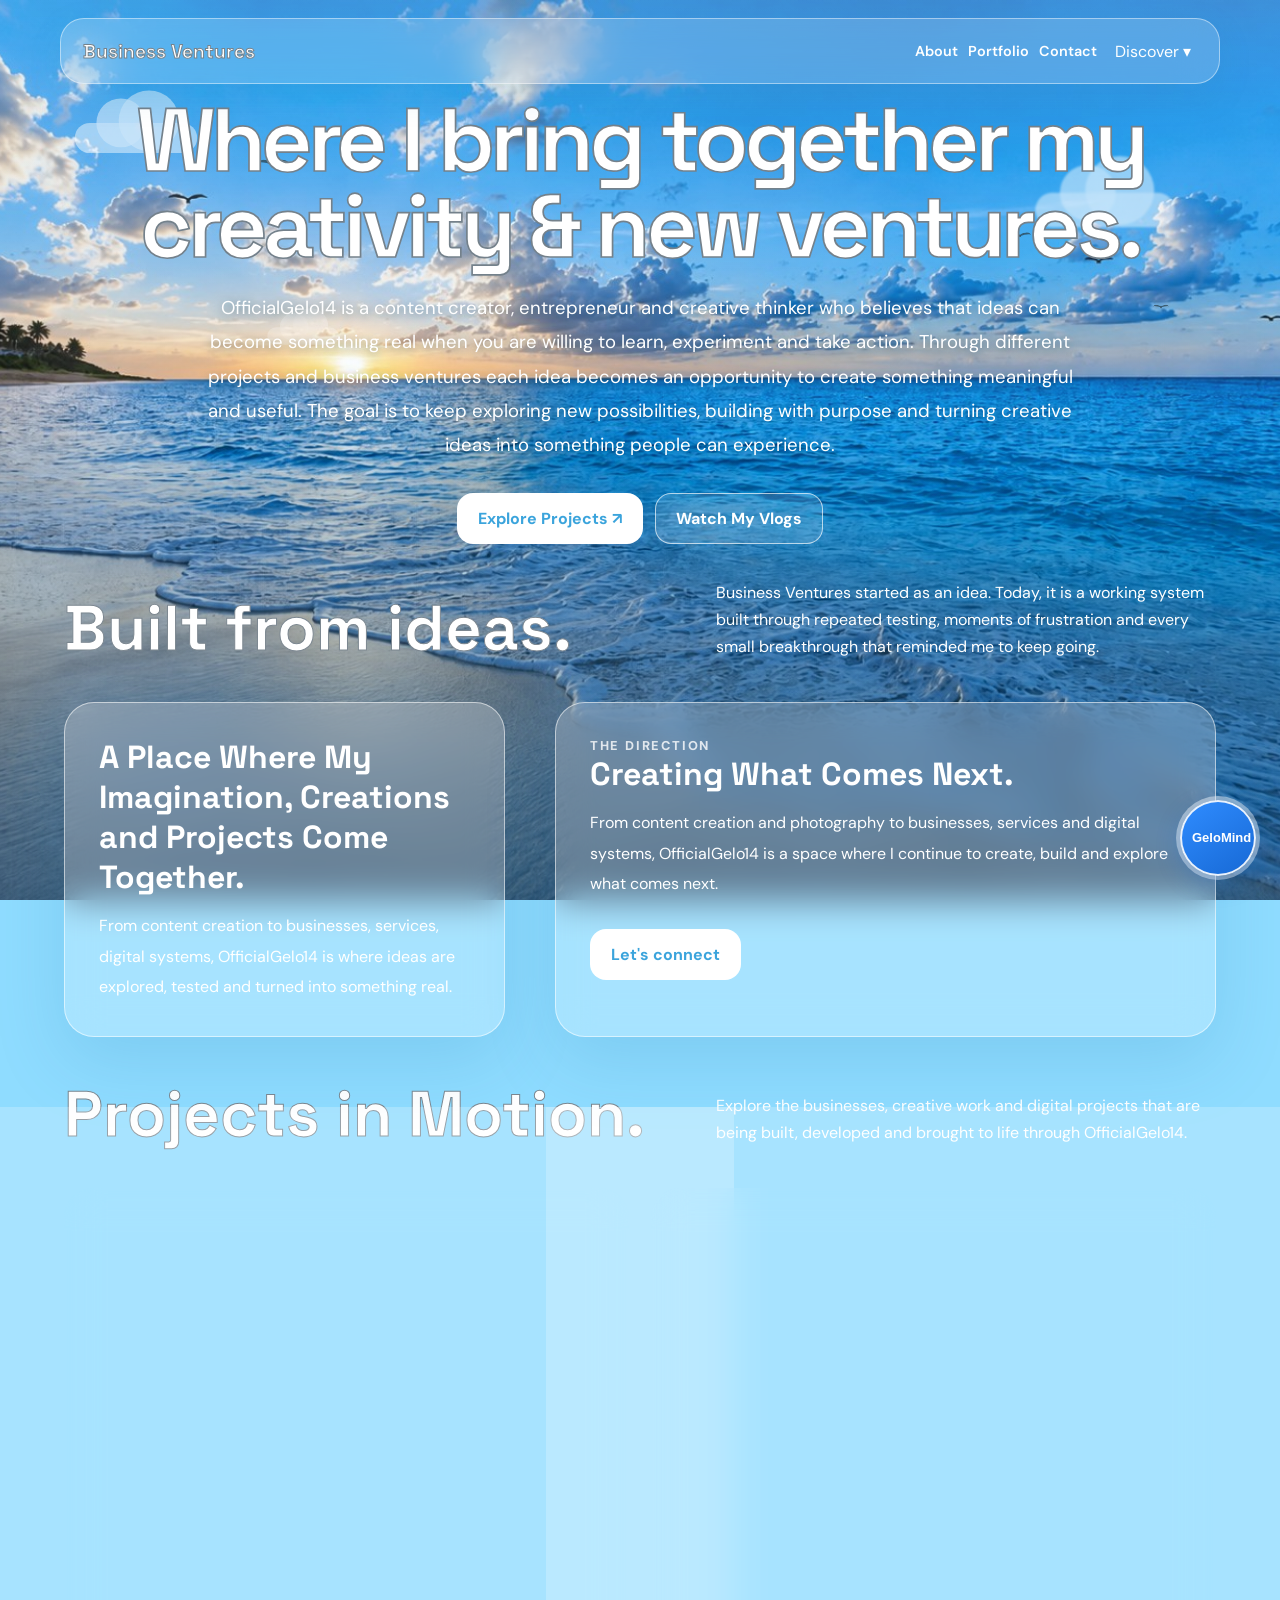
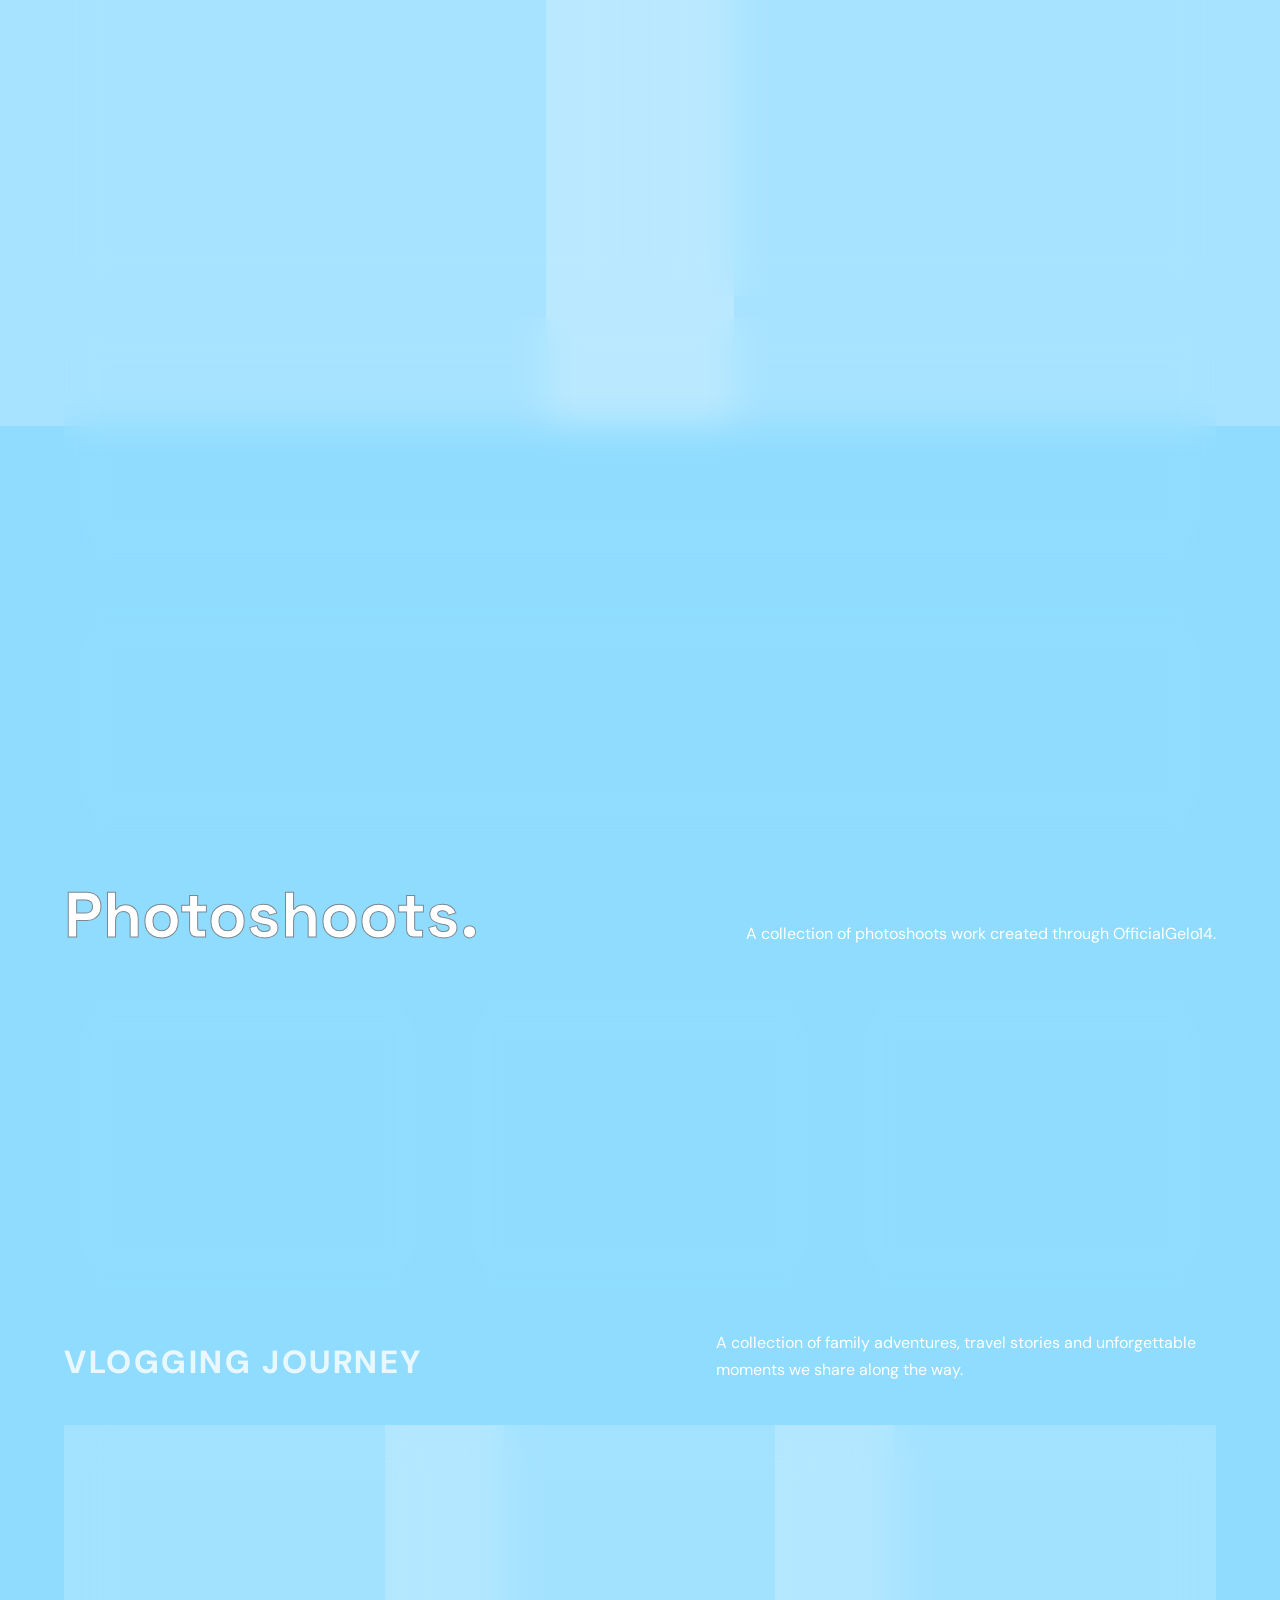
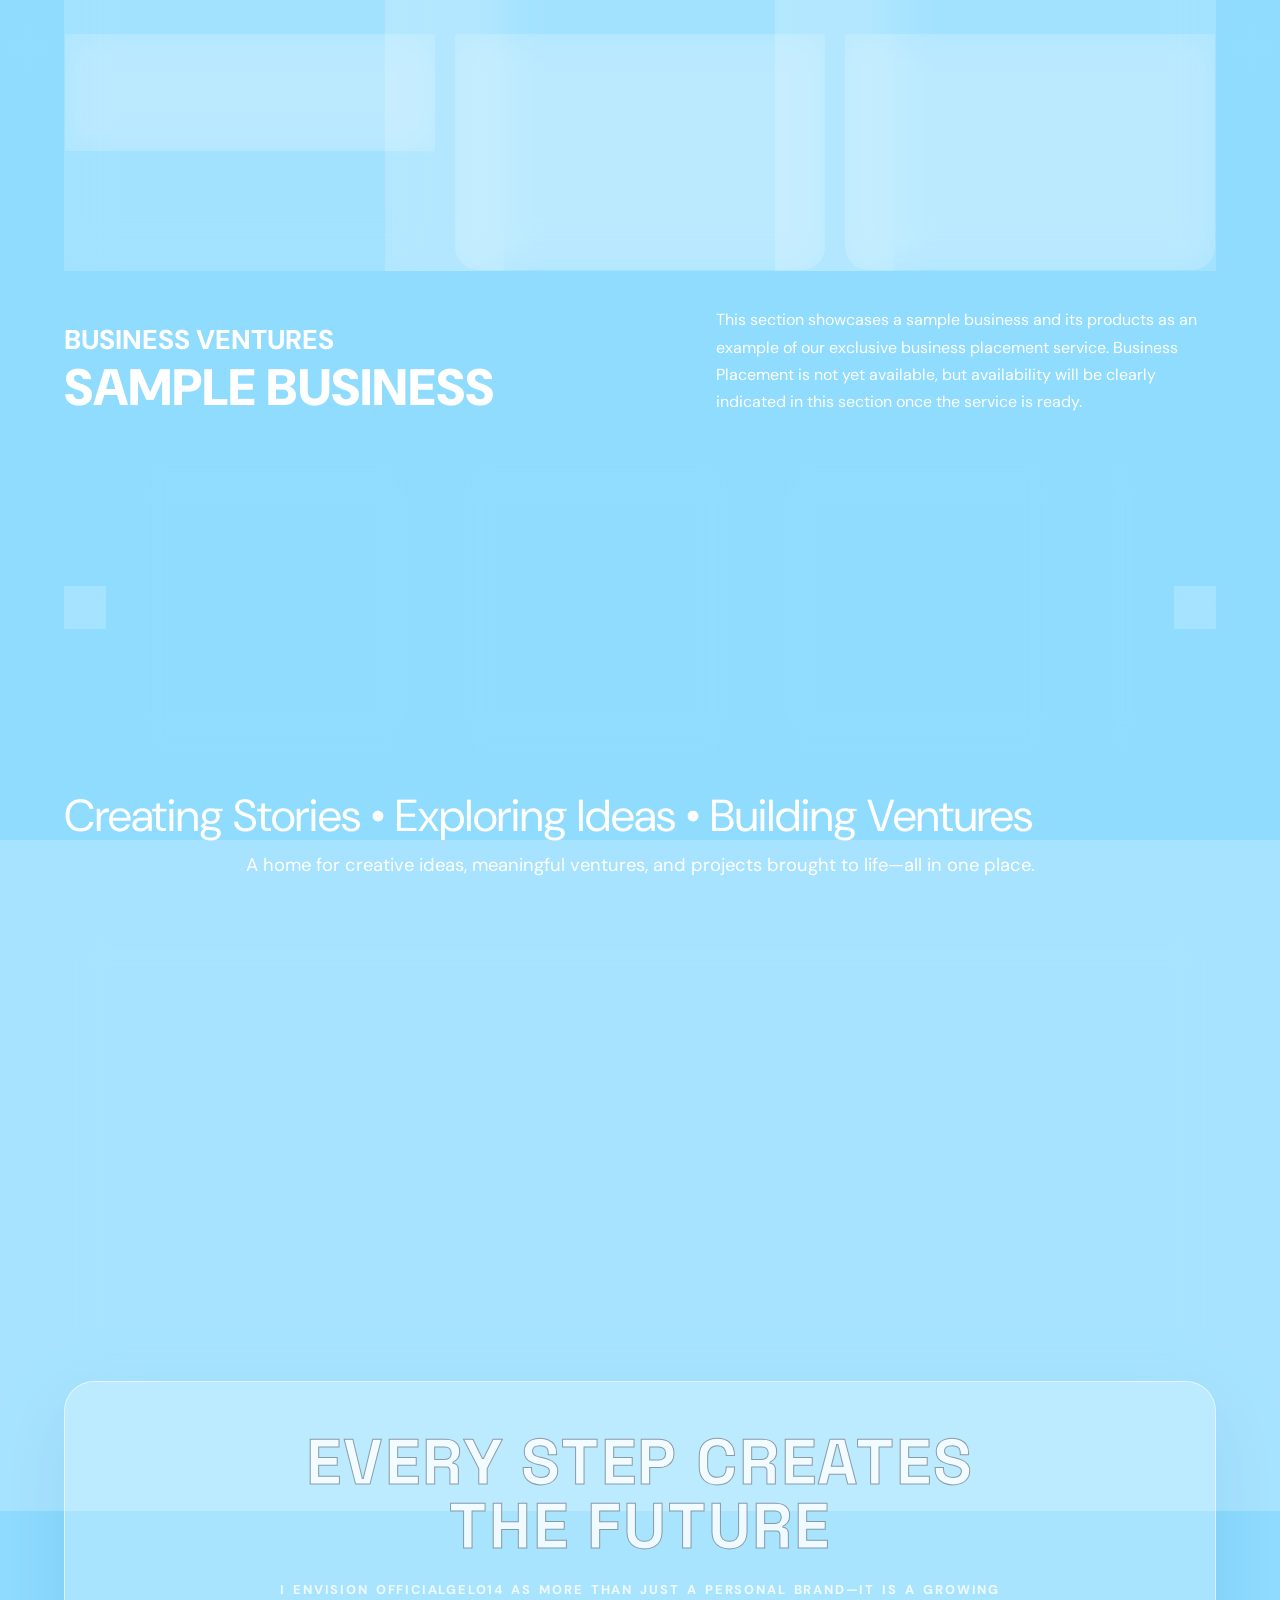
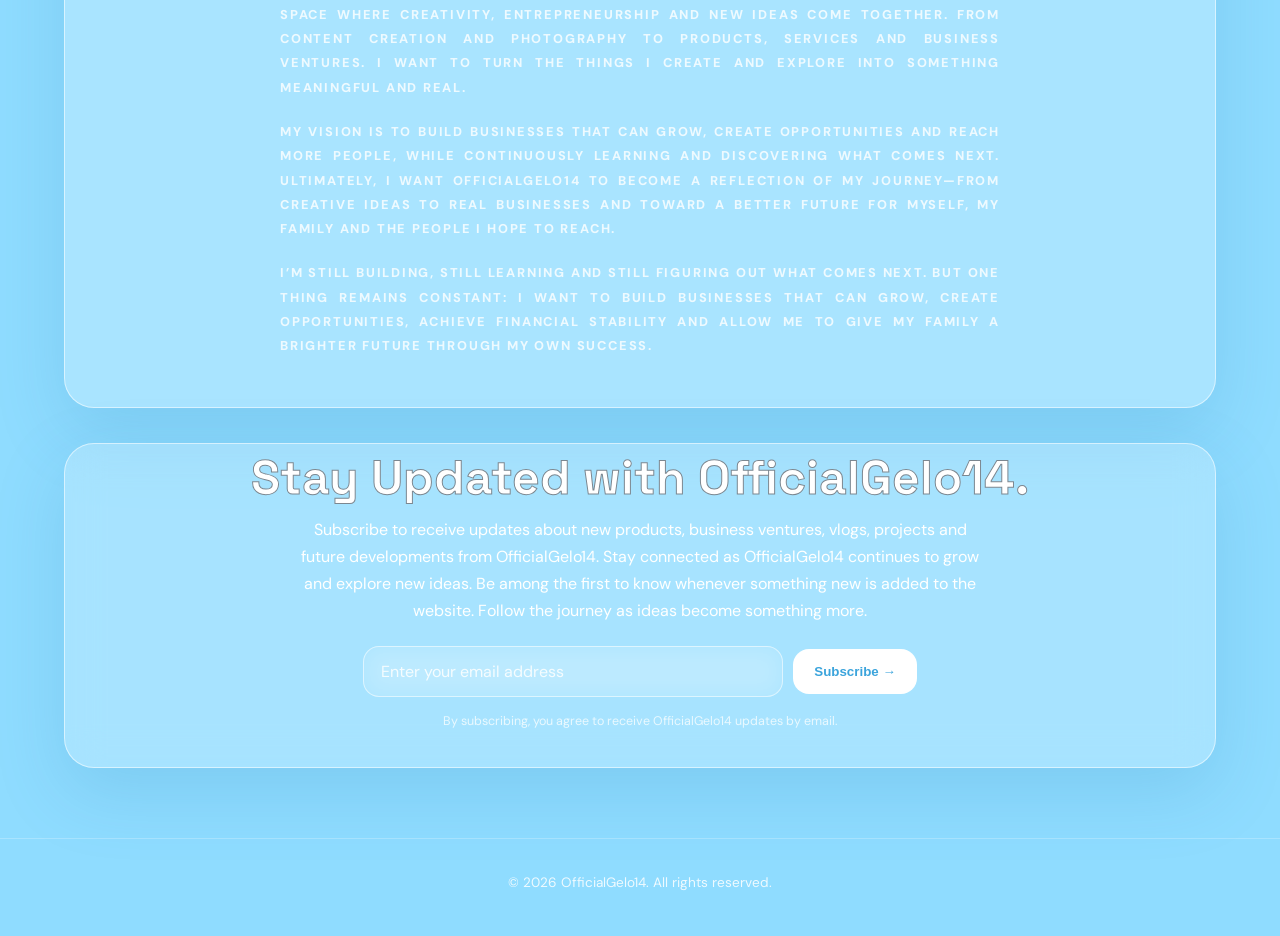
==== commit 78466cdb: "Add files via upload" ====
--- a/index.html
+++ b/index.html
@@ -17,11 +17,50 @@
 </div>
 
 <header class="nav">
-  <a class="brand" href="#home">OfficialGelo14</a>
-  <nav class="navlinks" id="navlinks">
-    <a href="#home">Home</a><a href="#about">About</a><a href="#projects">Projects</a><a href="#buy-sell">Buy & Sell</a>
-    <a href="#portfolio">Portfolio</a><a href="#contact">Contact</a>
-  </nav>
+  <a class="brand" href="#home">Business Ventures</a>
+
+       <div class="navlinks" id="navlinks">
+
+  <a href="#about">About</a>
+
+  <a href="#portfolio">Portfolio</a>
+
+  <a href="#contact">Contact</a>
+
+  <div class="nav-dropdown">
+
+    <button
+      class="nav-dropdown-btn"
+      type="button">
+      Discover ▾
+    </button>
+
+    <div class="nav-dropdown-menu">
+
+      <a href="#home">Home</a>
+
+      <a href="#projects">Projects</a>
+
+       <a href="#buy-sell">Buy &amp; Sell</a>
+
+      <a href="#featured-businesses">
+        Featured Businesses
+      </a>
+
+    </div>
+
+  </div>
+
+</div>
+
+
+  
+
+    </div>
+
+  </div>
+
+</nav>
   <button class="menu" id="menu" aria-label="Open menu">☰</button>
 </header>
 
@@ -29,43 +68,32 @@
 <section class="hero">
   <div class="container hero-grid">
     <div class="reveal">
-      <span class="eyebrow"><span class="dot"></span> Creative personal brand & business</span>
-      <div class="micro">Ideas above the horizon • Businesses below it</div>
-      <h1>Turning creative ideas into real businesses.</h1>
-      <p class="hero-copy">Welcome to OfficialGelo14 — a growing space for business ventures, innovative products, creative work, and ideas built from the ground up.</p>
+      <h1> Where I bring together my creativity & new ventures.</h1>
+      <p class="hero-copy">OfficialGelo14 is a content creator, entrepreneur and creative thinker who believes that ideas can become something real when you are willing to learn, experiment and take action. Through different projects and business ventures each idea becomes an opportunity to create something meaningful and useful. The goal is to keep exploring new possibilities, building with purpose and turning creative ideas into something people can experience.</p>
       <div class="actions">
         <a class="btn btn-light" href="#projects">Explore Projects ↗</a>
-        <a class="btn btn-ghost" href="#portfolio">View Portfolio</a>
+        <a class="btn btn-ghost" href="#vlogs">Watch My Vlogs</a>
       </div>
     </div>
-    <div class="hero-art reveal">
-      <div class="horizon-waves"></div><div class="orb"></div>
-      <div class="hero-card card-a"><small>Featured</small><strong>Business Projects</strong></div>
-      <div class="hero-card card-b"><small>Brand identity</small><strong>OfficialGelo14</strong></div>
-    </div>
-  </div>
 </section>
 
 <section id="about">
   <div class="container">
     <div class="section-head reveal">
-      <div><div class="kicker">01 / About</div><h2>Built from ideas.</h2></div>
-      <p>OfficialGelo14 brings together entrepreneurship, creative work, products, and experiments under one consistent brand.</p>
+      <div><div class="kicker"></div><h2>Built from ideas.</h2></div>
+      <p> Business Ventures started as an idea. Today, it is a working system built through repeated testing, moments of frustration and every small breakthrough that reminded me to keep going.</p>
     </div>
     <div class="about">
       <div class="about-panel reveal">
-        <h3>A brand that keeps building.</h3>
-        <p>The goal is simple: turn practical ideas into real projects that people can experience, use, and remember.</p>
-        <div class="stats">
-          <div class="stat"><strong>01</strong><span>Growing Brand</span></div>
-          <div class="stat"><strong>02+</strong><span>Featured Ventures</span></div>
-          <div class="stat"><strong>∞</strong><span>Ideas to Explore</span></div>
-        </div>
-      </div>
-      <div class="about-panel reveal">
+        <h3> A Place Where My Imagination, Creations and Projects Come Together.
+</h3>
+        <p> From content creation to businesses, services, digital systems, OfficialGelo14 is where ideas are explored, tested and turned into something real.
+</p>
+        </div>
+        <div class="about-panel reveal">
         <div class="kicker">The direction</div>
-        <h3>Creative. Practical. Independent.</h3>
-        <p>From vending concepts and physical products to photography and digital experiences, every project is designed to become something tangible.</p>
+        <h3>Creating What Comes Next.</h3>
+        <p> From content creation and photography to businesses, services and digital systems, OfficialGelo14 is a space where I continue to create, build and explore what comes next.</p>
         <div class="actions"><a class="btn btn-light" href="#contact">Let's connect</a></div>
       </div>
     </div>
@@ -75,42 +103,73 @@
 <section id="projects">
   <div class="container">
     <div class="section-head reveal">
-      <div><div class="kicker">02 / Projects</div><h2>Things being built.</h2></div>
-      <p>Explore the current OfficialGelo14 business and creative projects.</p>
+      <div><div class="kicker"></div><h2> Projects in Motion.</h2></div>
+      <p>Explore the businesses, creative work and digital projects that are being built, developed and brought to life through OfficialGelo14.</p>
     </div>
     <div class="projects">
-      <article class="project reveal">
-        <span class="project-tag">EVENT • VENDING</span>
-        <h3>Toy Capsule Vendo Rentals | OfficialGelo14</h3>
-        <p>A playful vending experience designed for events, schools, communities, and celebrations.</p>
-        <a href="#contact">Learn more →</a>
-      </article>
-      <article class="project wide reveal">
-        <span class="project-tag">CREATIVE • DIGITAL</span>
-        <h3>Photography & Creative Works</h3>
-        <p>Visual projects, videos, AI-assisted creative work, and future experiments that expand the OfficialGelo14 brand.</p>
-        <a href="#portfolio">See portfolio →</a>
-      </article>
-      <article class="project reveal">
-        <span class="project-tag">BUY • SELL</span>
-        <h3>Buy & Sell</h3>
-        <p>A growing space for products and items that will be available through OfficialGelo14.</p>
-        <a href="#contact">View updates →</a>
-      </article>
-    </div>
+
+  <div class="project-showcase">
+
+    <article class="project reveal">
+
+       
+
+      <h3>Toy Capsule Vendo Rentals | OfficialGelo14</h3>
+
+      <p>
+         Whether you’re interested in a business placement, rental, collaboration, creative project or simply want to get in touch, this is where you can find the right way to connect. A toy capsule vending machine rental designed to bring a simple and exciting experience to children during events and celebrations. Filled with colorful toy capsules, it adds an interactive element that children can enjoy while creating a fun and memorable atmosphere for guests. Whether it’s a birthday celebration, school event, family gathering or other special occasion. the Toy Capsule Vendo can be a playful addition to the experience. OfficialGelo14 offers this as one of its growing ventures, turning a simple idea into something that can bring fun, curiosity and a little surprise to every event. Each rental is designed to make events more engaging, giving children something exciting to discover and enjoy. It brings a playful touch to celebrations while creating small moments of surprise that guests can remember. More than just a vending machine, it is a simple experience built to add fun to every special occasion.
+
+      </p>
+
+      <a
+        href="https://forms.gle/Y7SRcBcxdZ2EFeHY8"
+        target="_blank"
+        rel="noopener noreferrer">
+        Bring the Fun To Your Next Event →
+      </a>
+
+    </article>
+
+
+    <div class="project-image-card reveal">
+
+      <img
+        src="toy-capsule-vendo.jpg"
+        alt="Toy Capsule Vendo"
+        loading="lazy">
+
+    </div>
+
+  </div>
+
+
+  <article class="project wide reveal">
+
+    <span class="project-tag">CREATIVE • DIGITAL</span>
+
+    <h3>Photoshoot</h3>
+
+    <p>
+      A collection of photography that reflects OfficialGelo14. Sample concepts for now. Actual photoshoots will be added soon.
+      creative perspective.
+    </p>
+
+    <a href="#portfolio">
+      See portfolio →
+    </a>
+
+  </article>
+
+</div>
   </div>
 </section>
 
 
-<section id="buy-sell">
+<section id="buy-sell">  
   <div class="container">
-    <div class="section-head reveal">
-      <div><div class="kicker">03 / Buy & Sell</div><h2>Products coming soon.</h2></div>
-      <p>A dedicated space for products and items that will be added to OfficialGelo14 in the future.</p>
-    </div>
     <div class="about-panel reveal">
       <h3>Buy & Sell</h3>
-      <p>This section is ready for future products. Product photos, prices, descriptions, and purchase links can be added here when they are ready.</p>
+      <p>This space will feature products available through OfficialGelo14. Stay subscribed to receive updates when new products become available.</p>
       <div class="actions">
         <a class="btn btn-light" href="#contact">Contact OfficialGelo14</a>
       </div>
@@ -118,51 +177,1017 @@
   </div>
 </section>
 
-<section id="portfolio">
+  
+<section id="portfolio">  
+  <div class="container"> <div class="section-head reveal">  
+  <div>    
+    <h2>Photoshoots.</h2>  
+  </div>  
+
+  <p>  
+    A collection of photoshoots work created through OfficialGelo14.  
+  </p>  
+</div>  
+
+<div class="photoshoot-grid" id="photoshootGrid">  
+
+  <!-- NEWEST PHOTOSHOOT -->  
+  <article class="photoshoot-card reveal"  
+    onclick="openPhotoshoot(0)">  
+
+    <div class="photoshoot-image"  
+      style="background-image:url('photography.jpg')">  
+      <span class="photoshoot-new">NEWEST</span>  
+    </div>  
+
+    <div class="photoshoot-info">  
+      <div>  
+        <h3>School Photoshoot</h3>  
+        <p>Photoshoot at school...</p>  
+      </div>  
+      <span class="photoshoot-arrow">→</span>  
+    </div>  
+
+  </article>  
+
+
+  <!-- SECOND PHOTOSHOOT -->  
+  <article class="photoshoot-card reveal"  
+    onclick="openPhotoshoot(1)">  
+
+    <div class="photoshoot-image"  
+      style="background-image:url('photography.jpg')">  
+    </div>  
+
+    <div class="photoshoot-info">  
+      <div>  
+        <h3>Church Photoshoot</h3>  
+        <p>A special photoshoot...</p>  
+      </div>  
+      <span class="photoshoot-arrow">→</span>  
+    </div>  
+
+  </article>  
+
+
+  <!-- THIRD PHOTOSHOOT -->  
+  <article class="photoshoot-card reveal"  
+    onclick="openPhotoshoot(2)">  
+
+    <div class="photoshoot-image"  
+      style="background-image:url('photography.jpg')">  
+    </div>  
+
+    <div class="photoshoot-info">  
+      <div>  
+        <h3>SM Photoshoot</h3>  
+        <p>Photoshoot at SM...</p>  
+      </div>  
+      <span class="photoshoot-arrow">→</span>  
+    </div>  
+
+  </article>  
+
+</div>
+
+  </div> <!-- PHOTOSHOOT ALBUM MODAL --> <div class="photoshoot-modal" id="photoshootModal"> <div class="photoshoot-modal-box">  
+
+  <button class="photoshoot-close"  
+    onclick="closePhotoshoot()">  
+    ×  
+  </button>  
+
+  <div class="photoshoot-modal-header">  
+    <div class="kicker" id="albumKicker">  
+      PHOTOSHOOT  
+    </div>  
+
+    <h2 id="albumTitle">  
+      School Photoshoot  
+    </h2>  
+
+    <p id="albumDescription">  
+      Full description of this photoshoot will appear here.  
+    </p>  
+  </div>  
+
+
+  <div class="album-gallery" id="albumGallery">  
+
+    <img src="photography.jpg" alt="Photoshoot photo">  
+    <img src="photography.jpg" alt="Photoshoot photo">  
+    <img src="photography.jpg" alt="Photoshoot photo">  
+
+  </div>  
+
+</div>
+
+  </div>  
+</section> <style>  
+/* ================================  
+   PHOTOSHOOTS GALLERY  
+================================ */  
+  
+.photoshoot-grid{  
+  display:grid;  
+  grid-template-columns:repeat(3,1fr);  
+  gap:22px;  
+  margin-top:35px;  
+}  
+  
+.photoshoot-card{  
+  position:relative;  
+  overflow:hidden;  
+  border-radius:24px;  
+  background:rgba(255,255,255,.20);  
+  border:1px solid rgba(255,255,255,.55);  
+  backdrop-filter:blur(18px);  
+  box-shadow:var(--shadow);  
+  cursor:pointer;  
+  transition:transform .3s ease,  
+             box-shadow .3s ease;  
+}  
+  
+.photoshoot-card:hover{  
+  transform:translateY(-7px);  
+  box-shadow:0 28px 70px rgba(40,130,175,.25);  
+}  
+  
+.photoshoot-image{  
+  position:relative;  
+  width:100%;  
+  aspect-ratio:16/9;  
+  background-size:cover;  
+  background-position:center;  
+  background-repeat:no-repeat;  
+}  
+  
+.photoshoot-image:after{  
+  content:"";  
+  position:absolute;  
+  inset:0;  
+  background:linear-gradient(  
+    to bottom,  
+    transparent 45%,  
+    rgba(20,60,80,.20)  
+  );  
+}  
+  
+.photoshoot-new{  
+  position:absolute;  
+  top:14px;  
+  left:14px;  
+  z-index:2;  
+  padding:7px 11px;  
+  border-radius:999px;  
+  background:rgba(255,255,255,.85);  
+  color:#3ba4dc;  
+  font-size:.7rem;  
+  font-weight:800;  
+  letter-spacing:.08em;  
+}  
+  
+.photoshoot-info{  
+  display:flex;  
+  align-items:center;  
+  justify-content:space-between;  
+  gap:15px;  
+  padding:20px 21px 22px;  
+}  
+  
+.photoshoot-info h3{  
+  margin:0;  
+  font-size:1.35rem;  
+  -webkit-text-stroke:.4px #7c8790;  
+}  
+  
+.photoshoot-info p{  
+  margin-top:6px;  
+  font-size:.86rem;  
+  line-height:1.5;  
+  opacity:.78;  
+}  
+  
+.photoshoot-arrow{  
+  flex-shrink:0;  
+  font-size:1.8rem;  
+  font-weight:700;  
+  transition:transform .25s ease;  
+}  
+  
+.photoshoot-card:hover .photoshoot-arrow{  
+  transform:translateX(5px);  
+}  
+  
+  
+/* ================================  
+   ALBUM MODAL  
+================================ */  
+  
+.photoshoot-modal{  
+  position:fixed;  
+  inset:0;  
+  z-index:100;  
+  display:none;  
+  align-items:center;  
+  justify-content:center;  
+  padding:25px;  
+  background:rgba(15,45,65,.58);  
+  backdrop-filter:blur(12px);  
+}  
+  
+.photoshoot-modal.open{  
+  display:flex;  
+}  
+  
+.photoshoot-modal-box{  
+  position:relative;  
+  width:min(1050px,96%);  
+  max-height:90vh;  
+  overflow:auto;  
+  padding:35px;  
+  border-radius:30px;  
+  background:rgba(240,250,255,.94);  
+  color:#405563;  
+  border:1px solid rgba(255,255,255,.75);  
+  box-shadow:0 30px 90px rgba(20,70,100,.35);  
+}  
+  
+.photoshoot-close{  
+  position:absolute;  
+  top:15px;  
+  right:18px;  
+  width:42px;  
+  height:42px;  
+  border:0;  
+  border-radius:50%;  
+  background:rgba(120,190,230,.18);  
+  color:#526774;  
+  font-size:1.8rem;  
+  cursor:pointer;  
+}  
+  
+.photoshoot-modal-header{  
+  padding-right:55px;  
+  margin-bottom:25px;  
+}  
+  
+.photoshoot-modal-header .kicker{  
+  color:#5d8aa3;  
+  font-size:.85rem;  
+}  
+  
+.photoshoot-modal-header h2{  
+  margin:8px 0 10px;  
+  font-size:clamp(2rem,5vw,3.5rem);  
+}  
+  
+.photoshoot-modal-header p{  
+  max-width:750px;  
+  line-height:1.8;  
+}  
+  
+.album-gallery{  
+  display:grid;  
+  grid-template-columns:repeat(3,1fr);  
+  gap:14px;  
+}  
+  
+.album-gallery img{  
+  width:100%;  
+  aspect-ratio:4/3;  
+  object-fit:cover;  
+  border-radius:18px;  
+  display:block;  
+}  
+  
+  
+/* ================================  
+   TABLET  
+================================ */  
+  
+@media(max-width:850px){  
+  
+  .photoshoot-grid{  
+    grid-template-columns:repeat(2,1fr);  
+  }  
+  
+  .album-gallery{  
+    grid-template-columns:repeat(2,1fr);  
+  }  
+  
+}  
+  
+  
+/* ================================  
+   MOBILE  
+================================ */  
+  
+@media(max-width:560px){  
+  
+  .photoshoot-grid{  
+    grid-template-columns:1fr;  
+    gap:18px;  
+  }  
+  
+  .photoshoot-image{  
+    aspect-ratio:16/9;  
+  }  
+  
+  .photoshoot-info h3{  
+    font-size:1.2rem;  
+  }  
+  
+  .photoshoot-modal{  
+    padding:12px;  
+  }  
+  
+  .photoshoot-modal-box{  
+    width:100%;  
+    padding:25px 18px;  
+    border-radius:24px;  
+  }  
+  
+  .album-gallery{  
+    grid-template-columns:1fr;  
+  }  
+  
+}  
+</style> <script>  
+/* ================================  
+   PHOTOSHOOT ALBUM DATA  
+================================ */  
+  
+const photoshootAlbums = [  
+  
+  {  
+    title: "School Photoshoot",  
+  
+    short:  
+      "Photoshoot at school...",  
+  
+    description:  
+      "Full description of the School Photoshoot will appear here. This space can contain the complete story, location, details and other information about the photoshoot.",  
+  
+    photos: [  
+      "photography.jpg",  
+      "photography.jpg",  
+      "photography.jpg"  
+    ]  
+  },  
+  
+  
+  {  
+    title: "Church Photoshoot",  
+  
+    short:  
+      "A special photoshoot...",  
+  
+    description:  
+      "Full description of the Church Photoshoot will appear here. This space can contain the complete story, location, details and other information about the photoshoot.",  
+  
+    photos: [  
+      "photography.jpg",  
+      "photography.jpg",  
+      "photography.jpg"  
+    ]  
+  },  
+  
+  
+  {  
+    title: "SM Photoshoot",  
+  
+    short:  
+      "Photoshoot at SM...",  
+  
+    description:  
+      "Full description of the SM Photoshoot will appear here. This space can contain the complete story, location, details and other information about the photoshoot.",  
+  
+    photos: [  
+      "photography.jpg",  
+      "photography.jpg",  
+      "photography.jpg"  
+    ]  
+  }  
+  
+];  
+  
+  
+/* ================================  
+   OPEN ALBUM  
+================================ */  
+  
+function openPhotoshoot(index){  
+  
+  const album = photoshootAlbums[index];  
+  
+  document.getElementById("albumTitle").textContent =  
+    album.title;  
+  
+  document.getElementById("albumDescription").textContent =  
+    album.description;  
+  
+  const gallery =  
+    document.getElementById("albumGallery");  
+  
+  gallery.innerHTML = "";  
+  
+  album.photos.forEach((photo,index)=>{  
+  
+    const img = document.createElement("img");  
+  
+    img.src = photo;  
+  
+    img.alt =  
+      album.title + " photo " + (index + 1);  
+  
+    gallery.appendChild(img);  
+  
+  });  
+  
+  document  
+    .getElementById("photoshootModal")  
+    .classList.add("open");  
+  
+  document.body.style.overflow = "hidden";  
+}  
+  
+  
+/* ================================  
+   CLOSE ALBUM  
+================================ */  
+  
+function closePhotoshoot(){  
+  
+  document  
+    .getElementById("photoshootModal")  
+    .classList.remove("open");  
+  
+  document.body.style.overflow = "";  
+}  
+  
+  
+/* ================================  
+   CLICK OUTSIDE TO CLOSE  
+================================ */  
+  
+document  
+  .getElementById("photoshootModal")  
+  .addEventListener("click",function(event){  
+  
+    if(event.target === this){  
+      closePhotoshoot();  
+    }  
+  
+  });  
+  
+  
+/* ================================  
+   ESC KEY TO CLOSE  
+================================ */  
+  
+document.addEventListener("keydown",function(event){  
+  
+  if(event.key === "Escape"){  
+    closePhotoshoot();  
+  }  
+  
+});  
+</script>
+<!-- ================================
+     YOUTUBE VLOGS
+================================ -->
+
+<section id="vlogs">
+
   <div class="container">
+
     <div class="section-head reveal">
-      <div><div class="kicker">03 / Portfolio</div><h2>Creative space.</h2></div>
-      <p>A flexible gallery for photography, videos, product visuals, and future work.</p>
-    </div>
-    <div class="portfolio-grid">
-      <div class="portfolio-item big reveal"><span>Photography</span></div>
-      <div class="portfolio-item reveal"><span>Products</span></div>
-      <div class="portfolio-item reveal"><span>Vending</span></div>
-      <div class="portfolio-item reveal"><span>Video</span></div>
-    </div>
-  </div>
+      <div>
+        <div class="kicker">Vlogging Journey</div>
+        
+      </div>
+
+      <p>
+        A collection of family adventures, travel stories and unforgettable moments we share along the way.
+      </p>
+    </div>
+
+
+    <!-- VLOG CAROUSEL -->
+
+    <div class="vlog-carousel">
+
+      <div class="vlog-viewport">
+
+        <div class="vlog-track" id="vlogTrack">
+
+
+          <!-- VLOG 1 — NEWEST -->
+
+          <article
+            class="vlog-card reveal"
+            onclick="openVlog(0)"
+          >
+
+            <div class="vlog-video">
+              <iframe
+                src="https://www.youtube.com/embed/VIDEO_ID_1?enablejsapi=1&rel=0"
+                title="OfficialGelo14 Vlog 1"
+                allow="autoplay; encrypted-media; picture-in-picture"
+                allowfullscreen>
+              </iframe>
+
+              <span class="vlog-new">NEWEST</span>
+            </div>
+
+            <div class="vlog-info">
+
+              <h3>Toy Capsule Vending Machine Setup!</h3>
+
+              <p>
+                Setting up the toy capsule vending machine
+                from delivery to the first test run.
+              </p>
+
+            </div>
+
+          </article>
+
+
+          <!-- VLOG 2 -->
+
+          <article
+            class="vlog-card reveal"
+            onclick="openVlog(1)"
+          >
+
+            <div class="vlog-video">
+
+              <iframe
+                src="https://www.youtube.com/embed/VIDEO_ID_2?enablejsapi=1&rel=0"
+                title="OfficialGelo14 Vlog 2"
+                allow="autoplay; encrypted-media; picture-in-picture"
+                allowfullscreen>
+              </iframe>
+
+            </div>
+
+            <div class="vlog-info">
+
+              <h3>Rain Dome Umbrella — Product Demo</h3>
+
+              <p>
+                A quick look at the Rain Dome Umbrella
+                and how it works.
+              </p>
+
+            </div>
+
+          </article>
+
+
+          <!-- VLOG 3 -->
+
+          <article
+            class="vlog-card reveal"
+            onclick="openVlog(2)"
+          >
+
+            <div class="vlog-video">
+
+              <iframe
+                src="https://www.youtube.com/embed/VIDEO_ID_3?enablejsapi=1&rel=0"
+                title="OfficialGelo14 Vlog 3"
+                allow="autoplay; encrypted-media; picture-in-picture"
+                allowfullscreen>
+              </iframe>
+
+            </div>
+
+            <div class="vlog-info">
+
+              <h3>Piso WiFi Business Update</h3>
+
+              <p>
+                Sharing the latest updates, experiences
+                and lessons from the business.
+              </p>
+
+            </div>
+
+          </article>
+
+
+        </div>
+
+      </div>
+
+
+      <!-- LEFT / RIGHT -->
+
+      <div class="vlog-navigation">
+
+        <button
+          class="vlog-prev"
+          type="button"
+          onclick="previousVlog()"
+          aria-label="Previous vlog">
+          ←
+        </button>
+
+        <button
+          class="vlog-next"
+          type="button"
+          onclick="nextVlog()"
+          aria-label="Next vlog">
+          →
+        </button>
+
+      </div>
+
+    </div>
+
+
+    <!-- SELECTED VLOG VIEWER -->
+
+    <div
+      id="vlog-viewer"
+      class="vlog-viewer"
+    >
+
+      <div class="vlog-viewer-card">
+
+
+        <button
+          class="vlog-viewer-close"
+          type="button"
+          onclick="closeVlog()"
+          aria-label="Close vlog">
+          ×
+        </button>
+
+
+        <!-- VIDEO -->
+
+        <div class="vlog-viewer-video">
+
+          <iframe
+            id="vlog-viewer-iframe"
+            src=""
+            title="Selected OfficialGelo14 Vlog"
+            allow="autoplay; encrypted-media; picture-in-picture"
+            allowfullscreen>
+          </iframe>
+
+        </div>
+
+
+        <!-- DETAILS -->
+
+        <div class="vlog-viewer-details">
+
+          
+
+
+          <h2 id="vlog-viewer-title">
+            Toy Capsule Vending Machine Setup!
+          </h2>
+
+
+          <p id="vlog-viewer-description">
+            Setting up the toy capsule vending machine
+            from delivery to the first test run.
+          </p>
+
+
+          <div class="vlog-viewer-actions">
+
+            <a
+              id="vlog-viewer-channel"
+              class="vlog-viewer-channel"
+              href="#"
+              target="_blank"
+              rel="noopener noreferrer">
+              View Channel ↗
+            </a>
+
+
+            <a
+              id="vlog-viewer-youtube"
+              class="vlog-viewer-youtube"
+              href="#"
+              target="_blank"
+              rel="noopener noreferrer">
+              Watch It on YouTube ↗
+            </a>
+
+          </div>
+
+        </div>
+
+      </div>
+
+    </div>
+
+  </div>
+
 </section>
 
-<section>
+ 
+<section id="business-placement">
   <div class="container">
-    <div class="vision reveal">
-      <div class="kicker">04 / Vision</div>
-      <h2>Start small. Build real. Keep going.</h2>
-      <p>OfficialGelo14 is designed to grow with every new project — from products and events to creative work and future business ideas.</p>
-    </div>
+
+    <div class="section-head reveal">
+
+  <div class="business-ventures-heading">
+
+    <div class="business-ventures-label">
+      BUSINESS VENTURES
+    </div>
+
+    <div class="featured-business-name">
+      SAMPLE BUSINESS
+    </div>
+
+  </div>
+
+  <p>
+    This section showcases a sample business and its products as an example of our exclusive business placement service. Business Placement is not yet available, but availability will be clearly indicated in this section once the service is ready.
+  </p>
+
+</div>
+
+    <div class="business-placement-content">
+
+      <div class="business-placement-carousel">
+
+  <div class="business-placement-viewport">
+    <div class="business-placement-track">
+
+      <article class="business-product-card" onclick="openBusinessProduct(0)">
+        <div class="business-product-image">
+          <span>PRODUCT 1</span>
+        </div>
+        <div class="business-product-info">
+          <h3>Glow Skin Set</h3>
+          <p>Simple skincare essentials for everyday use.</p>
+          <span class="business-product-arrow">→</span>
+        </div>
+      </article>
+
+      <article class="business-product-card" onclick="openBusinessProduct(1)">
+        <div class="business-product-image">
+          <span>PRODUCT 2</span>
+        </div>
+        <div class="business-product-info">
+          <h3>Portable Blender</h3>
+          <p>A compact rechargeable blender for everyday convenience.</p>
+          <span class="business-product-arrow">→</span>
+        </div>
+      </article>
+
+      <article class="business-product-card" onclick="openBusinessProduct(2)">
+        <div class="business-product-image">
+          <span>PRODUCT 3</span>
+        </div>
+        <div class="business-product-info">
+          <h3>Wireless Earbuds</h3>
+          <p>Compact wireless audio for everyday listening.</p>
+          <span class="business-product-arrow">→</span>
+        </div>
+      </article>
+
+      <article class="business-product-card" onclick="openBusinessProduct(3)">
+        <div class="business-product-image">
+          <span>PRODUCT 4</span>
+        </div>
+        <div class="business-product-info">
+          <h3>Mini Aroma Diffuser</h3>
+          <p>A small and stylish diffuser for your personal space.</p>
+          <span class="business-product-arrow">→</span>
+        </div>
+      </article>
+
+      <article class="business-product-card" onclick="openBusinessProduct(4)">
+        <div class="business-product-image">
+          <span>PRODUCT 5</span>
+        </div>
+        <div class="business-product-info">
+          <h3>LED Desk Lamp</h3>
+          <p>Adjustable lighting for work, study and everyday use.</p>
+          <span class="business-product-arrow">→</span>
+        </div>
+      </article>
+
+      <article class="business-product-card" onclick="openBusinessProduct(5)">
+        <div class="business-product-image">
+          <span>PRODUCT 6</span>
+        </div>
+        <div class="business-product-info">
+          <h3>Portable Fan</h3>
+          <p>A rechargeable mini fan for convenient cooling.</p>
+          <span class="business-product-arrow">→</span>
+        </div>
+      </article>
+
+      <article class="business-product-card" onclick="openBusinessProduct(6)">
+        <div class="business-product-image">
+          <span>PRODUCT 7</span>
+        </div>
+        <div class="business-product-info">
+          <h3>Travel Organizer</h3>
+          <p>A practical organizer for keeping travel essentials together.</p>
+          <span class="business-product-arrow">→</span>
+        </div>
+      </article>
+
+    </div>
+  </div>
+
+   <div class="business-product-navigation">
+
+  <button
+    class="business-product-prev"
+    type="button"
+    onclick="previousBusinessProducts()"
+    aria-label="Previous products">
+    ←
+  </button>
+
+  <button
+    class="business-product-next"
+    type="button"
+    onclick="nextBusinessProducts()"
+    aria-label="Next products">
+    →
+  </button>
+
+</div>
+
+</div>
+
+    </div>
+
   </div>
 </section>
-
+<!-- BUSINESS PRODUCT VIEWER -->
+<div id="business-product-viewer" class="business-product-viewer">
+
+  <div class="business-product-viewer-card">
+
+    <button
+      class="business-product-viewer-close"
+      type="button"
+      onclick="closeBusinessProduct()"
+      aria-label="Close product">
+      ×
+    </button>
+
+     <div class="business-product-viewer-photo">
+
+  <button
+    class="business-product-viewer-prev"
+    type="button"
+    onclick="previousBusinessPhoto()"
+    aria-label="Previous photo">
+    ←
+  </button>
+
+  <img
+    id="business-product-viewer-image"
+    src=""
+    alt="">
+
+  <button
+    class="business-product-viewer-next"
+    type="button"
+    onclick="nextBusinessPhoto()"
+    aria-label="Next photo">
+    →
+  </button>
+
+</div>
+
+    <div class="business-product-viewer-details">
+      <div class="business-product-viewer-label">
+         
+      </div>
+
+      <h2 id="business-product-viewer-title">
+        Product
+      </h2>
+
+      <p id="business-product-viewer-description">
+        Product description.
+      </p>
+
+      <div class="business-product-viewer-shops">
+  <div class="business-product-viewer-shops-title">
+    Buy This Product On
+  </div>
+
+  <div id="business-product-viewer-shop-links"
+       class="business-product-viewer-shop-links">
+  </div>
+</div>
+    </div>
+
+  </div>
+
+</div>
 <section id="contact">
   <div class="container">
     <div class="section-head reveal">
-      <div><div class="kicker">05 / Contact</div><h2>Let's make something real.</h2></div>
-      <p>Use this space for your social links, contact information, and order forms.</p>
-    </div>
+ 
+  <div class="kicker"></div>
+
+  <div class="contact-main-title">
+    Creating Stories • Exploring Ideas • Building Ventures
+  </div>
+
+  <p style="text-align: center !important; width: 100% !important; margin: 12px auto 0 !important;">
+    A home for creative ideas, meaningful ventures, and projects brought to life—all in one place.
+  </p>
+</div>
     <div class="contact">
       <div class="contact-panel reveal">
         <h2>Connect with OfficialGelo14</h2>
-        <p>For projects, products, collaborations, rentals, or general inquiries.</p>
+        <p> Whether you’re interested in a business placement, rental, collaboration, creative project or simply want to get in touch, this is where you can find the right way to connect.</p>
         <div class="contact-links">
-          <a href="https://officialgelo14.com/contact">Contact & Social Links ↗</a>
-          <a href="https://officialgelo14.com/toycapsule">Toy Capsule Rental Form ↗</a>
+          
+     <a href="https://www.youtube.com/OfficialGelo14" target="_blank">
+    <img src="https://cdn.jsdelivr.net/npm/simple-icons@v13/icons/youtube.svg" alt="YouTube">
+    YouTube 
+</a>
+
+<a href="https://www.tiktok.com/@officialgelo14" target="_blank">
+    <img src="https://cdn.jsdelivr.net/npm/simple-icons@v13/icons/tiktok.svg" alt="TikTok">
+    TikTok 
+</a>
+
+<a href="mailto:officialgelo.business@gmail.com">
+    <img src="https://cdn.jsdelivr.net/npm/simple-icons@v13/icons/gmail.svg" alt="Gmail">
+    Email 
+</a>
+  <a href="https://forms.gle/Y7SRcBcxdZ2EFeHY8">Toy Capsule Rental Form ↗</a>
         </div>
       </div>
-      <div class="contact-panel reveal">
-        <div class="qr-placeholder">
-          <div><b>QR CODE AREA</b><p>Replace this area with your OfficialGelo14 QR code when the final QR image is ready.</p></div>
-        </div>
+  
+    </div>
+  </div>
+  <section>
+  <div class="container">
+    <div class="vision reveal">
+      <div class="kicker">
+      <h2>Every Step Creates<br> The Future</h2>
+      <p>
+    I envision OfficialGelo14 as more than just a personal brand—it is a growing space where creativity, entrepreneurship and new ideas come together. From content creation and photography to products, services and business ventures. I want to turn the things I create and explore into something meaningful and real.
+</p>
+
+<p>
+    My vision is to build businesses that can grow, create opportunities and reach more people, while continuously learning and discovering what comes next. Ultimately, I want OfficialGelo14 to become a reflection of my journey—from creative ideas to real businesses and toward a better future for myself, my family and the people I hope to reach.
+</p>
+      <p> I’m still building, still learning and still figuring out what comes next. But one thing remains constant: I want to build businesses that can grow, create opportunities, achieve financial stability and allow me to give my family a brighter future through my own success.</p>
+
+    </div>
+  </div>
+</section>
+<!-- NEWSLETTER -->
+<section id="newsletter">
+  <div class="container">
+    <div class="newsletter-card reveal">
+
+      <div class="newsletter-content">
+        <div class="kicker"></div>
+
+        <h2>Stay Updated with OfficialGelo14.</h2>
+
+        <p>
+          Subscribe to receive updates about new products, business ventures,
+          vlogs, projects and future developments from OfficialGelo14. Stay connected as OfficialGelo14 continues to grow and explore new ideas. Be among the first to know whenever something new is added to the website. Follow the journey as ideas become something more.
+        </p>
+
+        <form class="newsletter-form" id="newsletterForm">
+          <input
+            type="email"
+            id="newsletterEmail"
+            placeholder="Enter your email address"
+            required
+            autocomplete="email">
+
+          <button type="submit" class="btn btn-light">
+            Subscribe →
+          </button>
+        </form>
+
+        <p class="newsletter-note">
+          By subscribing, you agree to receive OfficialGelo14 updates by email.
+        </p>
+
+        <p class="newsletter-message" id="newsletterMessage"></p>
       </div>
+
     </div>
   </div>
 </section>
@@ -171,9 +1196,93 @@
 <footer>
   <div class="container footer-inner">
     <p>© 2026 OfficialGelo14. All rights reserved.</p>
-    <p>Creative ideas • Real businesses • Future projects</p>
+    
   </div>
 </footer>
+<!-- =========================================
+     GELOMIND AI CHAT
+========================================= -->
+
+<div class="gelomind-widget" id="gelomindWidget">
+
+  <!-- CLOSED BUTTON -->
+  <button
+    class="gelomind-launcher"
+    id="gelomindLauncher"
+    type="button"
+    aria-label="Open GeloMind">
+    <span>GeloMind</span>
+  </button>
+
+
+  <!-- CHAT WINDOW -->
+  <div class="gelomind-chat" id="gelomindChat">
+
+    <div class="gelomind-header">
+      <div>
+        <strong>GeloMind</strong>
+        <span>● Online</span>
+      </div>
+
+      <button
+        class="gelomind-close"
+        id="gelomindClose"
+        type="button"
+        aria-label="Close GeloMind">
+        ×
+      </button>
+    </div>
+
+
+    <div class="gelomind-messages" id="gelomindMessages">
+
+      <div class="gelomind-message ai">
+        Hello! Ask anything about OfficialGelo14
+        <br>
+       
+      </div>
+
+
+      <!-- PERMANENT GENERAL SUGGESTIONS -->
+      <div class="gelomind-suggestions" id="gelomindSuggestions">
+
+        <button type="button">
+          Who is Gelo?
+        </button>
+
+        <button type="button">
+          What is OfficialGelo14?
+        </button>
+
+        <button type="button">
+          What can I find on the OfficialGelo14 website?
+        </button>
+
+      </div>
+
+    </div>
+
+
+    <div class="gelomind-input-area">
+
+      <input
+        type="text"
+        id="gelomindInput"
+        placeholder="Ask GeloMind anything..."
+        autocomplete="off">
+
+      <button
+        id="gelomindSend"
+        type="button"
+        aria-label="Send message">
+        ➤
+      </button>
+
+    </div>
+
+  </div>
+
+</div>
 <script src="script.js"></script>
 </body>
 </html>
--- a/style.css
+++ b/style.css
@@ -1,12 +1,3039 @@
-:root{--blue:#8fd8ff;--white:#fff;--gray:#71808d;--glass:rgba(255,255,255,.20);--line:rgba(255,255,255,.45);--shadow:0 24px 70px rgba(40,130,175,.18);--radius:30px}
-*{box-sizing:border-box;margin:0;padding:0}html{scroll-behavior:smooth}body{font-family:"DM Sans",sans-serif;color:var(--white);overflow-x:hidden;background:#8fdcff}
-body:before{content:"";position:fixed;inset:0;z-index:-3;pointer-events:none;background:linear-gradient(to bottom,rgba(139,218,255,.18),rgba(214,246,255,.05) 43%,rgba(9,132,190,.10) 50%,rgba(0,78,125,.34)),url("https://images.unsplash.com/photo-1507525428034-b723cf961d3e?auto=format&fit=crop&w=2400&q=90") center/cover no-repeat}
-body:after{content:"";position:fixed;inset:0;z-index:-2;pointer-events:none;background:linear-gradient(to bottom,rgba(255,255,255,.16),transparent 32%,transparent 46%,rgba(0,65,105,.10) 55%,rgba(0,52,92,.20))}
-.sky-decoration{position:fixed;inset:0;z-index:-1;pointer-events:none;overflow:hidden}.sky-cloud{position:absolute;width:170px;height:42px;border-radius:100px;background:rgba(255,255,255,.68);filter:blur(1px);opacity:.68}.sky-cloud:before,.sky-cloud:after{content:"";position:absolute;background:inherit;border-radius:50%}.sky-cloud:before{width:68px;height:68px;left:30px;bottom:8px}.sky-cloud:after{width:84px;height:84px;right:25px;bottom:3px}.sky-cloud.c1{top:13%;left:4%;transform:scale(.72)}.sky-cloud.c2{top:21%;right:7%;transform:scale(.82)}.sky-cloud.c3{top:35%;left:17%;transform:scale(.42);opacity:.38}
-.sky-bird{position:absolute;width:34px;height:18px}.sky-bird:before,.sky-bird:after{content:"";position:absolute;top:7px;width:18px;height:8px;border-top:3px solid rgba(42,64,75,.72);border-radius:70% 70% 0 0}.sky-bird:before{right:15px;transform:rotate(14deg)}.sky-bird:after{left:15px;transform:rotate(-14deg)}.sky-bird.b1{top:17%;left:20%}.sky-bird.b2{top:25%;right:19%;transform:scale(.7)}.sky-bird.b3{top:33%;right:8%;transform:scale(.5)}
-a{text-decoration:none;color:inherit}.container{width:min(1160px,90%);margin:auto}.nav{position:fixed;top:18px;left:50%;transform:translateX(-50%);width:min(1160px,92%);z-index:20;padding:13px 16px 13px 22px;border:1px solid var(--line);border-radius:24px;background:rgba(255,255,255,.17);backdrop-filter:blur(22px);box-shadow:0 12px 35px rgba(42,130,175,.12);display:flex;align-items:center;justify-content:space-between}.brand{font-family:"Space Grotesk";font-weight:700;font-size:1.2rem;-webkit-text-stroke:1px #77838c}.navlinks{display:flex;gap:6px;align-items:center}.navlinks a{padding:10px 14px;border-radius:14px;font-size:.9rem;font-weight:600}.navlinks a:hover{background:rgba(255,255,255,.22)}.menu{display:none;border:0;background:rgba(255,255,255,.2);color:white;border-radius:12px;padding:10px 12px;font-size:1.1rem}
-.hero{min-height:100vh;display:grid;place-items:center;padding:150px 0 80px;position:relative}.hero-grid{display:grid;grid-template-columns:1.05fr .95fr;gap:60px;align-items:center}.eyebrow{display:inline-flex;gap:8px;align-items:center;padding:8px 13px;border:1px solid var(--line);border-radius:999px;background:rgba(255,255,255,.15);font-size:.82rem;font-weight:700}.dot{width:8px;height:8px;border-radius:50%;background:white;box-shadow:0 0 14px white}.micro{margin-top:14px;font-size:.78rem;letter-spacing:.12em;text-transform:uppercase;font-weight:700;opacity:.75}h1,h2,h3{font-family:"Space Grotesk",sans-serif}.hero h1{font-size:clamp(3rem,7vw,6.5rem);line-height:.96;margin:22px 0;-webkit-text-stroke:1.7px #74818b;letter-spacing:-.055em}.hero-copy{font-size:1.16rem;line-height:1.85;max-width:650px;text-shadow:0 2px 10px rgba(20,65,90,.55)}.actions{display:flex;gap:12px;flex-wrap:wrap;margin-top:30px}.btn{display:inline-flex;align-items:center;justify-content:center;padding:14px 20px;border-radius:16px;font-weight:700;border:1px solid rgba(255,255,255,.65);transition:.25s}.btn:hover{transform:translateY(-3px)}.btn-light{background:white;color:#3ba4dc}.btn-ghost{background:rgba(255,255,255,.12);color:white}.hero-art{min-height:500px;position:relative;display:grid;place-items:center}.horizon-waves{position:absolute;left:-5vw;right:-5vw;bottom:8%;height:110px;opacity:.28}.horizon-waves:before,.horizon-waves:after{content:"";position:absolute;left:0;right:0;height:55px;border-top:2px solid rgba(255,255,255,.75);border-radius:50%}.horizon-waves:before{top:8px;transform:scaleX(1.15)}.horizon-waves:after{top:30px;transform:scaleX(.95)}.orb{width:min(430px,75vw);aspect-ratio:1;border-radius:50%;background:linear-gradient(145deg,rgba(255,255,255,.25),rgba(255,255,255,.03));border:1px solid rgba(255,255,255,.65);box-shadow:inset 0 0 70px rgba(255,255,255,.18),0 35px 90px rgba(30,130,175,.18);backdrop-filter:blur(10px)}.hero-card{position:absolute;background:rgba(255,255,255,.22);border:1px solid rgba(255,255,255,.55);backdrop-filter:blur(18px);border-radius:22px;padding:18px 20px;box-shadow:var(--shadow)}.card-a{top:9%;right:0}.card-b{bottom:10%;left:0}.hero-card small{display:block;opacity:.8;margin-bottom:5px}
-section{padding:105px 0}.section-head{display:flex;justify-content:space-between;gap:30px;align-items:end;margin-bottom:42px}.kicker{font-size:.8rem;font-weight:800;letter-spacing:.14em;text-transform:uppercase;opacity:.8}.section-head h2{font-size:clamp(2.2rem,5vw,4rem);line-height:1;-webkit-text-stroke:1px #7c8790;margin-top:10px}.section-head p{max-width:500px;line-height:1.7}.about{display:grid;grid-template-columns:.8fr 1.2fr;gap:50px}.about-panel,.project,.contact-panel{background:rgba(255,255,255,.22);border:1px solid rgba(255,255,255,.55);border-radius:var(--radius);backdrop-filter:blur(18px);box-shadow:var(--shadow)}.about-panel{padding:34px}.about-panel h3{font-size:2rem;margin-bottom:14px}.about-panel p,.project p,.contact-panel p{line-height:1.9}.stats{display:grid;grid-template-columns:repeat(3,1fr);gap:12px;margin-top:24px}.stat{padding:18px;border-radius:20px;background:rgba(255,255,255,.14);border:1px solid rgba(255,255,255,.35)}.stat strong{font-family:"Space Grotesk";font-size:1.7rem;display:block}.stat span{font-size:.78rem;opacity:.8}.projects{display:grid;grid-template-columns:repeat(2,1fr);gap:22px}.project{padding:28px;min-height:330px;position:relative;overflow:hidden;transition:.3s}.project:hover{transform:translateY(-7px)}.project:before{content:"";position:absolute;width:180px;height:180px;border-radius:50%;right:-70px;top:-70px;background:rgba(255,255,255,.14)}.project-tag{display:inline-block;padding:7px 10px;border-radius:999px;background:rgba(255,255,255,.16);font-size:.72rem;font-weight:800}.project h3{font-size:2rem;margin:75px 0 10px;-webkit-text-stroke:.7px #7c8790}.project a{display:inline-block;margin-top:22px;font-weight:800}.project.wide{grid-column:span 2;min-height:250px}
-.portfolio-grid{display:grid;grid-template-columns:1.3fr .7fr .7fr;grid-template-rows:210px 210px;gap:15px}.portfolio-item{border-radius:24px;border:1px solid rgba(255,255,255,.5);background:linear-gradient(145deg,rgba(255,255,255,.27),rgba(255,255,255,.08));display:flex;align-items:end;padding:22px;box-shadow:var(--shadow);overflow:hidden;position:relative}.portfolio-item:after{content:"";position:absolute;inset:0;background:linear-gradient(transparent,rgba(33,80,105,.18))}.portfolio-item span{position:relative;z-index:1;font-weight:800;font-size:1.1rem}.portfolio-item.big{grid-row:span 2}.vision{padding:48px;border-radius:var(--radius);background:rgba(255,255,255,.23);border:1px solid rgba(255,255,255,.55);text-align:center;box-shadow:var(--shadow)}.vision h2{font-size:clamp(2.2rem,5vw,4.5rem);-webkit-text-stroke:1px #7c8790;line-height:1;margin-bottom:20px}.vision p{max-width:720px;margin:auto;line-height:1.9}.contact{display:grid;grid-template-columns:1fr .8fr;gap:22px}.contact-panel{padding:34px}.contact-panel h2{font-size:2.5rem;-webkit-text-stroke:1px #7c8790;margin-bottom:15px}.contact-links{display:grid;gap:10px;margin-top:25px}.contact-links a{padding:14px 16px;border-radius:16px;background:rgba(255,255,255,.13);border:1px solid rgba(255,255,255,.35);font-weight:700}.qr-placeholder{min-height:250px;display:grid;place-items:center;text-align:center;border:1px dashed rgba(255,255,255,.7);border-radius:22px;padding:20px}footer{padding:35px 0 45px;border-top:1px solid rgba(255,255,255,.28);font-size:.85rem;opacity:.85}.footer-inner{display:flex;justify-content:space-between;gap:20px}.reveal{opacity:0;transform:translateY(28px);transition:opacity .7s,transform .7s}.reveal.show{opacity:1;transform:none}
-@media(max-width:850px){.navlinks{display:none;position:absolute;top:68px;left:0;right:0;padding:10px;background:rgba(120,200,245,.92);border:1px solid rgba(255,255,255,.4);border-radius:20px;flex-direction:column}.navlinks.open{display:flex}.navlinks a{width:100%;text-align:center}.menu{display:block}.hero-grid,.about,.contact{grid-template-columns:1fr}.hero-art{min-height:360px}.section-head{display:block}.section-head p{margin-top:18px}.projects{grid-template-columns:1fr}.project.wide{grid-column:span 1}.portfolio-grid{grid-template-columns:1fr 1fr;grid-template-rows:180px 180px 180px}.portfolio-item.big{grid-row:span 1;grid-column:span 2}}
-@media(max-width:560px){.container{width:92%}.nav{width:94%}.hero{padding-top:130px}.hero h1{font-size:3.15rem}.hero-art{min-height:300px}.hero-card{font-size:.82rem}.card-a{right:-5px}.card-b{left:-5px}section{padding:75px 0}.stats{grid-template-columns:1fr}.portfolio-grid{display:grid;grid-template-columns:1fr;grid-template-rows:repeat(4,150px)}.portfolio-item.big{grid-column:span 1}.footer-inner{display:block}.footer-inner p:last-child{margin-top:8px}}
+:root{--blue:#8fd8ff;--white:#fff;--gray:#71808d;--glass:rgba(255,255,255,.20);--line:rgba(255,255,255,.45);--shadow:0 24px 70px rgba(40,130,175,.18);--radius:30px}
+
+*{box-sizing:border-box;margin:0;padding:0}
+
+html{scroll-behavior:smooth}
+
+body{font-family:"DM Sans",sans-serif;color:var(--white);overflow-x:hidden;background:#8fdcff}
+
+body:before{content:"";position:fixed;inset:0;z-index:-3;pointer-events:none;background:linear-gradient(to bottom,rgba(139,218,255,.18),rgba(214,246,255,.05) 43%,rgba(9,132,190,.10) 50%,rgba(0,78,125,.34)),url("background.png") center/cover no-repeat}
+
+body:after{content:"";position:fixed;inset:0;z-index:-2;pointer-events:none;background:linear-gradient(to bottom,rgba(255,255,255,.16),transparent 32%,transparent 46%,rgba(0,65,105,.10) 55%,rgba(0,52,92,.20))}
+
+.sky-decoration{position:fixed;inset:0;z-index:-1;pointer-events:none;overflow:hidden}
+
+.sky-cloud{position:absolute;width:170px;height:42px;border-radius:100px;background:rgba(255,255,255,.68);filter:blur(1px);opacity:.68}
+
+.sky-cloud:before,.sky-cloud:after{content:"";position:absolute;background:inherit;border-radius:50%}
+
+.sky-cloud:before{width:68px;height:68px;left:30px;bottom:8px}
+
+.sky-cloud:after{width:84px;height:84px;right:25px;bottom:3px}
+
+.sky-cloud.c1{top:13%;left:4%;transform:scale(.72)}
+
+.sky-cloud.c2{top:21%;right:7%;transform:scale(.82)}
+
+.sky-cloud.c3{top:35%;left:17%;transform:scale(.42);opacity:.38}
+
+.sky-bird{position:absolute;width:34px;height:18px}
+
+.sky-bird:before,.sky-bird:after{content:"";position:absolute;top:7px;width:18px;height:8px;border-top:3px solid rgba(42,64,75,.72);border-radius:70% 70% 0 0}
+
+.sky-bird:before{right:15px;transform:rotate(14deg)}
+
+.sky-bird:after{left:15px;transform:rotate(-14deg)}
+
+.sky-bird.b1{top:17%;left:20%}
+
+.sky-bird.b2{top:25%;right:19%;transform:scale(.7)}
+
+.sky-bird.b3{top:33%;right:8%;transform:scale(.5)}
+
+a{text-decoration:none;color:inherit}
+
+.container{width:min(1160px,90%);margin:auto}
+
+.nav{position:fixed;top:18px;left:50%;transform:translateX(-50%);width:min(1160px,92%);z-index:20;padding:13px 16px 13px 22px;border:1px solid var(--line);border-radius:24px;background:rgba(255,255,255,.17);backdrop-filter:blur(22px);box-shadow:0 12px 35px rgba(42,130,175,.12);display:flex;align-items:center;justify-content:space-between}
+
+.brand{font-family:"Space Grotesk";font-weight:700;font-size:1.2rem;-webkit-text-stroke:1px #77838c}
+
+.navlinks{display:flex;gap:2px;align-items:center}
+
+.navlinks a{padding:10px 8px;border-radius:6px;font-size:.9rem;font-weight:600}
+
+.navlinks a:hover{background:rgba(255,255,255,.22)}
+
+.menu{display:none;border:0;background:rgba(255,255,255,.2);color:white;border-radius:12px;padding:10px 12px;font-size:1.1rem}
+
+.hero{min-height:auto;display:grid;place-items:center;padding: 75px 0 35px;position:relative}
+
+.hero-grid{display:grid;grid-template-columns:1fr .95fr;gap:0px;align-items:center}
+
+.eyebrow{display:inline-flex;gap:8px;align-items:center;padding:8px 13px;border:1px solid var(--line);border-radius:999px;background:rgba(255,255,255,.15);font-size:.82rem;font-weight:700}
+
+.dot{width:8px;height:8px;border-radius:50%;background:white;box-shadow:0 0 14px white}
+
+.micro{margin-top:14px;font-size:.78rem;letter-spacing:.12em;text-transform:uppercase;font-weight:700;opacity:.75}
+
+h1,h2,h3{font-family:"Space Grotesk",sans-serif}
+
+.hero h1{font-size:clamp(3rem,7vw,6.5rem);line-height:.96;margin:22px 0;-webkit-text-stroke:1.7px #74818b;letter-spacing:-.055em}
+
+.hero-copy{font-size:1.16rem;line-height:1.85;max: width 900px;text-shadow:0 2px 10px rgba(20,65,90,.55)}
+
+.actions{display:flex;gap:12px;flex-wrap:wrap;margin-top:30px}
+
+.btn{display:inline-flex;align-items:center;justify-content:center;padding:14px 20px;border-radius:16px;font-weight:700;border:1px solid rgba(255,255,255,.65);transition:.25s}
+
+.btn:hover{transform:translateY(-3px)}
+
+.btn-light{background:white;color:#3ba4dc}
+
+.btn-ghost{background:rgba(255,255,255,.12);color:white}
+
+.hero-art{min-height:0;position:relative;display:none;place-items:center}
+
+.horizon-waves{position:absolute;left:-5vw;right:-5vw;bottom:8%;height:110px;opacity:.28}
+
+.horizon-waves:before,.horizon-waves:after{content:"";position:absolute;left:0;right:0;height:55px;border-top:2px solid rgba(255,255,255,.75);border-radius:50%}
+
+.horizon-waves:before{top:8px;transform:scaleX(1.15)}
+
+.horizon-waves:after{top:30px;transform:scaleX(.95)}
+
+.orb{display:none}
+
+.hero-card{display:none}
+
+.card-a{top:9%;right:0}
+
+.card-b{bottom:10%;left:0}
+
+.hero-card small{display:block;opacity:.8;margin-bottom:5px}
+
+section{padding:0 0 35px}
+
+#about{padding-top:0;margin-top:0}
+
+.section-head{display:flex;justify-content:space-between;gap:30px;align-items:end;margin-bottom:42px}
+
+.kicker{font-size:.8rem;font-weight:800;letter-spacing:.14em;text-transform:uppercase;opacity:.8}
+
+.section-head h2{font-size:clamp(2.2rem,5vw,4rem);line-height:1;-webkit-text-stroke:1px #7c8790;margin-top:10px}
+
+.section-head p{max-width:500px;line-height:1.7}
+
+.about{display:grid;grid-template-columns:.8fr 1.2fr;gap:50px}
+
+.about-panel,.project,.contact-panel{background:rgba(255,255,255,.22);border:1px solid rgba(255,255,255,.55);border-radius:var(--radius);backdrop-filter:blur(18px);box-shadow:var(--shadow)}
+
+.about-panel{padding:34px}
+
+.about-panel h3{font-size:2rem;margin-bottom:14px}
+
+.about-panel p,.project p,.contact-panel p{line-height:1.9}
+
+.stats{display:grid;grid-template-columns:repeat(3,1fr);gap:12px;margin-top:24px}
+
+.stat{padding:18px;border-radius:20px;background:rgba(255,255,255,.14);border:1px solid rgba(255,255,255,.35)}
+
+.stat strong{font-family:"Space Grotesk";font-size:1.7rem;display:block}
+
+.stat span{font-size:.78rem;opacity:.8}
+
+.projects{display:grid;grid-template-columns:repeat(2,1fr);gap:22px}
+
+.project{padding:28px;min-height:330px;position:relative;overflow:hidden;transition:.3s}
+
+.project:hover{transform:translateY(-7px)}
+
+.project:before{content:"";position:absolute;width:180px;height:180px;border-radius:50%;right:-70px;top:-70px;background:rgba(255,255,255,.14)}
+
+.project-tag{display:inline-block;padding:7px 10px;border-radius:999px;background:rgba(255,255,255,.16);font-size:.72rem;font-weight:800}
+
+.project h3{font-size:2rem;margin:0px 0 10px;-webkit-text-stroke:.7px #7c8790}
+
+.project a{display:inline-block;margin-top:22px;font-weight:800}
+
+.project.wide{grid-column:span 2;min-height:250px}
+
+.portfolio-grid{display:grid;grid-template-columns:1.3fr .7fr .7fr;grid-template-rows:210px 210px;gap:15px}
+
+.portfolio-item{border-radius:24px;border:1px solid rgba(255,255,255,.5);background:linear-gradient(145deg,rgba(255,255,255,.27),rgba(255,255,255,.08));display:flex;align-items:end;padding:22px;box-shadow:var(--shadow);overflow:hidden;position:relative}
+
+.portfolio-item:after{content:"";position:absolute;inset:0;background:linear-gradient(transparent,rgba(33,80,105,.18))}
+
+.portfolio-item span{position:relative;z-index:1;font-weight:800;font-size:1.1rem}
+
+.portfolio-item.big{grid-row:span 2}
+
+.vision{padding:48px;border-radius:var(--radius);background:rgba(255,255,255,.23);border:1px solid rgba(255,255,255,.55);text-align:center;box-shadow:var(--shadow)}
+
+.vision h2{font-size:clamp(2.2rem,5vw,4.5rem);-webkit-text-stroke:1px #7c8790;line-height:1;margin-bottom:20px}
+
+.vision p{max-width:720px;margin:auto;line-height:1.9}
+
+.contact{display:grid;grid-template-columns:1fr .8fr;gap:22px}
+
+.contact-panel{padding:34px}
+
+.contact-panel h2{font-size:2.5rem;-webkit-text-stroke:1px #7c8790;margin-bottom:15px}
+
+.contact-links{display:grid;gap:10px;margin-top:25px}
+
+.contact-links a{padding:14px 16px;border-radius:16px;background:rgba(255,255,255,.13);border:1px solid rgba(255,255,255,.35);font-weight:700}
+
+.qr-placeholder{min-height:250px;display:grid;place-items:center;text-align:center;border:1px dashed rgba(255,255,255,.7);border-radius:22px;padding:20px}
+
+footer{padding:35px 0 45px;border-top:1px solid rgba(255,255,255,.28);font-size:.85rem;opacity:.85}
+
+ .footer-inner{
+  display:flex;
+  justify-content:center;
+  align-items:center;
+  gap:20px;
+  text-align:center;
+}
+.reveal{opacity:0;transform:translateY(28px);transition:opacity .7s,transform .7s}
+
+.reveal.show{opacity:1;transform:none}
+
+@media(max-width:850px){
+.navlinks{display:none;position:absolute;top:68px;left:0;right:0;padding:10px;background:rgba(120,200,245,.92);border:1px solid rgba(255,255,255,.4);border-radius:20px;flex-direction:column}
+
+.navlinks.open{display:flex}
+
+.navlinks a{width:100%;text-align:center}
+
+.menu{display:block}
+
+.hero-grid,.about,.contact{grid-template-columns:1fr}
+
+.hero-art{min-height:0}
+
+.section-head{display:block}
+
+.section-head p{margin-top:18px}
+
+.projects{grid-template-columns:1fr}
+
+.project.wide{grid-column:span 1}
+
+.portfolio-grid{grid-template-columns:1fr 1fr;grid-template-rows:180px 180px 180px}
+
+.portfolio-item.big{grid-row:span 1;grid-column:span 2}
+}
+
+@media(max-width:560px){
+.container{width:92%}
+
+.nav{width:94%}
+
+.hero{padding-top:130px}
+
+.hero h1{font-size:3.15rem}
+
+.hero-art{min-height:0}
+
+.hero-card{font-size:.82rem}
+
+.card-a{right:-5px}
+
+.card-b{left:-5px}
+
+section{padding:0 0 35px}
+
+.stats{grid-template-columns:1fr}
+
+.portfolio-grid{display:grid;grid-template-columns:1fr;grid-template-rows:repeat(4,150px)}
+
+.portfolio-item.big{grid-column:span 1}
+
+.footer-inner{display:block}
+
+.footer-inner p:last-child{margin-top:8px}
+}
+.hero-grid{
+  grid-template-columns:1fr !important;
+  gap:0 !important;
+  justify-items:center;
+  text-align:center;
+  .hero-copy{
+  max-width:900px;
+  margin-left:auto;
+  margin-right:auto;
+}
+
+.actions{
+  justify-content:center;
+}
+}
+
+.hero-art{
+  display:none !important;
+}
+.photoshoot-card{
+  background-image:
+    linear-gradient(to top,rgba(20,60,80,.55),rgba(20,60,80,.05)),
+    url("photography.jpg");
+  background-size:cover;
+  background-position:center 100%;
+  background-repeat:no-repeat;
+}
+#portfolio .section-head .kicker{
+  font-size:2rem !important;
+  font-weight:800 !important;
+  letter-spacing:.08em !important;
+}
+.section-head .kicker{
+  font-size:2rem !important;
+  font-weight:800 !important;
+  letter-spacing:.08em !important;
+} 
+/* ================================
+   DISCOVER DROPDOWN
+================================ */
+
+.nav-dropdown{
+  position:relative;
+}
+
+.nav-dropdown-btn{
+  border:0;
+  background:transparent;
+  color:inherit;
+  font:inherit;
+  cursor:pointer;
+  padding:8px 12px;
+  border-radius:12px;
+}
+
+.nav-dropdown-menu{
+  position:absolute;
+  top:calc(100% + 10px);
+  right:0;
+  min-width:210px;
+  padding:8px;
+  display:none;
+
+  background:rgba(70,120,160,.92);
+  border:1px solid rgba(255,255,255,.65);
+  border-radius:18px;
+
+  backdrop-filter:blur(18px);
+  -webkit-backdrop-filter:blur(18px);
+
+  box-shadow:0 18px 45px rgba(40,130,175,.20);
+  z-index:100;
+}
+
+.nav-dropdown-menu a{
+  display:block;
+  padding:11px 14px;
+  border-radius:12px;
+  color:inherit:405563 !important;
+  text-decoration:none;
+}
+
+.nav-dropdown-menu a:hover{
+  background:rgba(120,190,230,.18);
+}
+
+.nav-dropdown.open .nav-dropdown-menu{
+  display:block;
+}
+/* Navigation spacing override */
+.navlinks > a{
+  margin-left:-4px;
+  margin-right:-4px;
+}
+/* Main navigation links spacing */
+.nav-main-links{
+  display:flex;
+  align-items:center;
+  gap:2px;
+}
+
+.nav-main-links a{
+  padding:10px 9px;
+}
+ /* =========================================
+   EXCLUSIVE BUSINESS PLACEMENT
+   HORIZONTAL PRODUCT CAROUSEL
+========================================= */
+
+.business-placement-content {
+  margin-top: 35px;
+}
+
+.business-placement-carousel {
+  display: flex;
+  align-items: center;
+  gap: 18px;
+  width: 100%;
+}
+
+.business-placement-viewport {
+  flex: 1;
+  min-width: 0;
+  overflow: hidden;
+}
+
+.business-placement-track {
+  display: flex;
+  gap: 22px;
+  width: max-content;
+  transition: transform .45s ease;
+}
+
+.business-product-card {
+  flex: 0 0 calc((min(100vw - 160px, 1160px) - 44px) / 3);
+  min-width: 0;
+  overflow: hidden;
+  border-radius: 24px;
+  background: rgba(255,255,255,.20);
+  border: 1px solid rgba(255,255,255,.55);
+  backdrop-filter: blur(18px);
+  -webkit-backdrop-filter: blur(18px);
+  box-shadow: var(--shadow);
+  cursor: pointer;
+  transition: transform .3s ease, box-shadow .3s ease;
+}
+
+.business-product-card:hover {
+  transform: translateY(-6px);
+  box-shadow: 0 28px 70px rgba(40,130,175,.25);
+}
+
+.business-product-image {
+  width: 100%;
+  aspect-ratio: 4 / 3;
+  display: flex;
+  align-items: center;
+  justify-content: center;
+  background: rgba(255,255,255,.18);
+  overflow: hidden;
+}
+
+.business-product-image span {
+  font-size: 1.6rem;
+  font-weight: 700;
+  opacity: .75;
+}
+
+.business-product-info {
+  padding: 18px 20px 20px;
+}
+
+.business-product-info h3 {
+  margin: 0;
+  font-size: 1.2rem;
+  -webkit-text-stroke: .4px #7c8790;
+}
+
+.business-product-info p {
+  margin-top: 7px;
+  font-size: .86rem;
+  line-height: 1.5;
+  opacity: .78;
+}
+
+.business-product-arrow {
+  display: inline-block;
+  margin-top: 10px;
+  font-size: 1.4rem;
+  font-weight: 700;
+}
+
+/* NEXT BUTTON — SAME HORIZONTAL ROW */
+.business-product-next {
+  flex: 0 0 auto;
+  border: 1px solid rgba(255,255,255,.55);
+  border-radius: 14px;
+  padding: 12px 17px;
+  background: rgba(255,255,255,.20);
+  backdrop-filter: blur(12px);
+  -webkit-backdrop-filter: blur(12px);
+  color: inherit;
+  cursor: pointer;
+  font-weight: 700;
+  white-space: nowrap;
+  transition: transform .25s ease, background .25s ease;
+}
+
+.business-product-next:hover {
+  transform: translateY(-2px);
+  background: rgba(255,255,255,.30);
+}
+
+/* TABLET */
+@media (max-width: 850px) {
+  .business-product-card {
+    flex-basis: calc((100vw - 110px - 22px) / 2);
+  }
+}
+
+/* PHONE */
+@media (max-width: 560px) {
+  .business-placement-carousel {
+    gap: 10px;
+  }
+
+  .business-product-card {
+    flex-basis: calc(100vw - 105px);
+  }
+
+  .business-product-next {
+    padding: 10px 12px;
+    font-size: .8rem;
+  }
+}
+/* Square product cards */
+.business-product-card {
+  aspect-ratio: 1 / 1;
+  display: flex;
+  flex-direction: column;
+}
+
+.business-product-image {
+  aspect-ratio: 1 / 1;
+  flex: 1;
+  min-height: 0;
+}
+
+.business-product-info {
+  flex: 0 0 auto;
+  padding: 14px 16px 16px;
+}
+
+.business-product-info h3 {
+  font-size: 1.05rem;
+}
+
+.business-product-info p {
+  font-size: .78rem;
+  line-height: 1.35;
+  margin-top: 5px;
+}
+
+.business-product-arrow {
+  margin-top: 6px;
+  font-size: 1.2rem;
+}
+/* Keep all three product cards fully visible */
+ .business-placement-carousel {
+  display: grid;
+  grid-template-columns: auto minmax(0, 1fr) auto;
+  align-items: center;
+  gap: 18px;
+  width: 100%;
+}
+
+.business-placement-viewport {
+  grid-column: 2;
+  min-width: 0;
+  width: 100%;
+  overflow: hidden;
+}
+
+.business-placement-track {
+  display: flex;
+  gap: 22px;
+  width: max-content;
+  transition: transform .45s ease;
+}
+
+.business-product-navigation {
+  display: contents;
+}
+
+.business-product-prev {
+  grid-column: 1;
+  grid-row: 1;
+  width: 42px;
+  height: 42px;
+  border: 1px solid rgba(255,255,255,.55);
+  border-radius: 50%;
+  background: rgba(255,255,255,.20);
+  backdrop-filter: blur(12px);
+  -webkit-backdrop-filter: blur(12px);
+  color: inherit;
+  cursor: pointer;
+  font-size: 1.2rem;
+  display: flex;
+  align-items: center;
+  justify-content: center;
+}
+
+.business-product-next {
+  grid-column: 3;
+  grid-row: 1;
+  width: 42px;
+  height: 42px;
+  border: 1px solid rgba(255,255,255,.55);
+  border-radius: 50%;
+  background: rgba(255,255,255,.20);
+  backdrop-filter: blur(12px);
+  -webkit-backdrop-filter: blur(12px);
+  color: inherit;
+  cursor: pointer;
+  font-size: 1.2rem;
+  display: flex;
+  align-items: center;
+  justify-content: center;
+  padding: 0;
+}
+
+.business-product-prev:hover,
+.business-product-next:hover {
+  background: rgba(255,255,255,.32);
+  transform: scale(1.05);
+}
+
+.business-placement-viewport {
+  overflow: hidden;
+}
+
+ .business-product-card {
+  flex: 0 0 clamp(220px, 25vw, 300px);
+  width: clamp(220px, 25vw, 300px);
+  box-sizing: border-box;
+}
+/* =========================================
+   BUSINESS PRODUCT VIEWER
+========================================= */
+
+ .business-product-viewer {
+  position: fixed;
+  inset: 0;
+  z-index: 9999;
+
+  display: none;
+  align-items: center;
+  justify-content: center;
+
+  padding: 24px;
+
+  background: rgba(15, 45, 65, 0.68);
+
+  backdrop-filter: blur(16px);
+  -webkit-backdrop-filter: blur(16px);
+}
+
+.business-product-viewer.active {
+  display: flex;
+}
+.business-product-viewer-card {
+  position: relative;
+  width: min(1100px, 92vw);
+  max-height: 88vh;
+
+  display: grid;
+  grid-template-columns: 1fr 1fr;
+
+  overflow: hidden;
+
+  border-radius: 28px;
+  border: 1px solid rgba(255,255,255,.45);
+
+  background: rgba(230,248,255,.20);
+
+  backdrop-filter: blur(24px);
+  -webkit-backdrop-filter: blur(24px);
+
+  box-shadow: 0 30px 90px rgba(0,50,90,.35);
+}
+.business-product-viewer-photo {
+  position: relative;
+  min-width: 0;
+  min-height: 0;
+
+  display: flex;
+  align-items: center;
+  justify-content: center;
+
+  background: rgba(255,255,255,.12);
+  overflow: hidden;
+}
+
+.business-product-viewer-photo img {
+  width: 100%;
+  height: 100%;
+  display: block;
+
+  object-fit: contain;
+  object-position: center;
+}
+
+ .business-product-viewer-details {
+  width: 100%;
+  height: 100%;
+
+  padding: 55px 45px 35px;
+
+  display: flex;
+  flex-direction: column;
+  justify-content: flex-start;
+
+  background: rgba(255,255,255,.10);
+}
+
+.business-product-viewer-details h2 {
+  margin: 10px 0 20px;
+  font-size: clamp(1.8rem, 3vw, 2.7rem);
+}
+
+.business-product-viewer-details p {
+  margin: 0 0 45px;
+  line-height: 1.7;
+  font-size: 1rem;
+}
+
+.business-product-viewer-shops {
+  margin-top: auto;
+  padding-bottom: 10px;
+}
+
+.business-product-viewer-shops-title {
+  margin-bottom: 14px;
+  font-weight: 700;
+  font-size: 1rem;
+}
+
+.business-product-viewer-shop-links {
+  display: flex;
+  flex-wrap: wrap;
+  gap: 10px;
+}
+  .business-product-viewer-close {
+  position: absolute;
+  top: 18px;
+  right: 20px;
+
+  width: 42px;
+  height: 42px;
+
+  display: flex;
+  align-items: center;
+  justify-content: center;
+
+  border: 1px solid rgba(255,255,255,.5);
+  border-radius: 50%;
+
+  background: rgba(255,255,255,.25);
+  color: #173b5c;
+
+  font-size: 28px;
+  line-height: 1;
+
+  cursor: pointer;
+  z-index: 20;
+
+  backdrop-filter: blur(10px);
+  -webkit-backdrop-filter: blur(10px);
+}
+
+.business-product-viewer-close:hover {
+  background: rgba(255,255,255,.45);
+}
+}
+/* BUSINESS PRODUCT PHOTO NAVIGATION */
+
+.business-product-viewer-photo {
+  position: relative;
+}
+
+.business-product-viewer-prev,
+.business-product-viewer-next {
+  position: absolute;
+  top: 50%;
+  transform: translateY(-50%);
+
+  width: 44px;
+  height: 44px;
+
+  display: flex;
+  align-items: center;
+  justify-content: center;
+
+  border: 1px solid rgba(255,255,255,.65);
+  border-radius: 50%;
+
+  background: rgba(255,255,255,.08);
+  color: #173b5c;
+
+  font-size: 24px;
+  font-weight: 600;
+
+  cursor: pointer;
+  z-index: 10;
+
+  backdrop-filter: blur(10px);
+  -webkit-backdrop-filter: blur(10px);
+
+  transition: .25s ease;
+}
+
+.business-product-viewer-prev {
+  left: 18px;
+}
+
+.business-product-viewer-next {
+  right: 18px;
+}
+
+.business-product-viewer-prev:hover,
+.business-product-viewer-next:hover {
+  background: rgba(255,255,255,92);
+  transform: translateY(-50%) scale(1.05);
+}
+/* =================================
+   PROJECT SHOWCASE — TWO EQUAL GLASS PANELS
+================================= */
+
+.project-showcase{
+  grid-column:1 / -1;
+  display:grid;
+  grid-template-columns:1fr 1fr;
+  gap:22px;
+  align-items:stretch;
+}
+
+.project-showcase .project,
+.project-image-card{
+  min-height:330px;
+  height:100%;
+  background:rgba(255,255,255,.22);
+  border:1px solid rgba(255,255,255,.55);
+  border-radius:var(--radius);
+  backdrop-filter:blur(18px);
+  box-shadow:var(--shadow);
+  overflow:hidden;
+}
+
+.project-showcase .project{
+  padding: 28px;
+  position:relative;
+   
+}
+
+.project-image-card{
+  position:relative;
+  display:flex;
+  align-items:stretch;
+  justify-content:stretch;
+}
+
+.project-image-card img{
+  width:100%;
+  height:100%;
+  min-height:330px;
+  display:block;
+  object-fit:cover;
+  object-position:center;
+}
+
+@media(max-width:850px){
+  .project-showcase{
+    grid-template-columns:1fr;
+  }
+}
+
+@media(max-width:560px){
+  .project-showcase{
+    gap:18px;
+  }
+
+  .project-showcase .project,
+  .project-image-card{
+    min-height:300px;
+  }
+
+  .project-image-card img{
+    min-height:300px;
+  }
+}
+/* =========================================
+   VLOG GLASSMORPHISM + NAVIGATION
+   Added after existing CSS
+   ========================================= */
+
+.vlog-carousel {
+  position: relative;
+  width: 100%;
+}
+
+.vlog-viewport {
+  overflow: hidden;
+  width: 100%;
+}
+
+.vlog-track {
+  display: flex;
+  gap: 18px;
+  width: 100%;
+}
+
+/* VLOG CARDS — GLASSMORPHISM */
+
+.vlog-card {
+  flex: 0 0 calc((100% - 36px) / 3);
+  min-width: 0;
+  overflow: hidden;
+
+  border-radius: 24px;
+  border: 1px solid rgba(255, 255, 255, 0.35);
+
+  background: rgba(255, 255, 255, 0.18);
+
+  backdrop-filter: blur(22px);
+  -webkit-backdrop-filter: blur(22px);
+
+  box-shadow:
+    0 18px 45px rgba(0, 0, 0, 0.12);
+
+  color: #fff;
+
+  transition:
+    transform 0.25s ease,
+    background 0.25s ease,
+    box-shadow 0.25s ease;
+}
+
+.vlog-card:hover {
+  transform: translateY(-3px);
+  background: rgba(255, 255, 255, 0.22);
+
+  box-shadow:
+    0 22px 50px rgba(0, 0, 0, 0.16);
+}
+
+/* VIDEO AREA */
+
+.vlog-video {
+  position: relative;
+  width: 100%;
+  aspect-ratio: 16 / 9;
+  overflow: hidden;
+
+  background: rgba(255, 255, 255, 0.08);
+}
+
+.vlog-video img {
+  width: 100%;
+  height: 100%;
+  display: block;
+
+  object-fit: cover;
+}
+
+/* CARD INFORMATION */
+
+.vlog-info {
+  padding: 18px 18px 20px;
+
+  background: rgba(255, 255, 255, 0.10);
+
+  backdrop-filter: blur(18px);
+  -webkit-backdrop-filter: blur(18px);
+}
+
+.vlog-info h3 {
+  margin: 0 0 8px;
+
+  color: #fff;
+  font-size: 18px;
+  line-height: 1.3;
+}
+
+.vlog-info p {
+  margin: 0;
+
+  color: rgba(255, 255, 255, 0.88);
+  line-height: 1.5;
+}
+
+/* =========================================
+   PREVIOUS / NEXT
+   ========================================= */
+
+.vlog-navigation {
+  position: absolute;
+
+  top: 50%;
+  left: -58px;
+  right: -58px;
+
+  transform: translateY(-50%);
+
+  display: flex;
+  justify-content: space-between;
+  align-items: center;
+
+  pointer-events: none;
+
+  z-index: 10;
+}
+
+.vlog-prev,
+.vlog-next {
+  width: 44px;
+  height: 44px;
+
+  padding: 0;
+
+  display: flex;
+  align-items: center;
+  justify-content: center;
+
+  border: 1px solid rgba(255, 255, 255, 0.35);
+  border-radius: 50%;
+
+  background: rgba(255, 255, 255, 0.22);
+
+  backdrop-filter: blur(16px);
+  -webkit-backdrop-filter: blur(16px);
+
+  color: #fff;
+
+  font-size: 22px;
+  line-height: 1;
+
+  cursor: pointer;
+
+  box-shadow:
+    0 10px 28px rgba(0, 0, 0, 0.12);
+
+  pointer-events: auto;
+
+  transition:
+    transform 0.2s ease,
+    background 0.2s ease,
+    box-shadow 0.2s ease;
+}
+
+.vlog-prev:hover,
+.vlog-next:hover {
+  transform: scale(1.08);
+
+  background: rgba(255, 255, 255, 0.30);
+
+  box-shadow:
+    0 12px 32px rgba(0, 0, 0, 0.16);
+}
+
+.vlog-prev:disabled,
+.vlog-next:disabled {
+  opacity: 0.35;
+  cursor: default;
+  transform: none;
+}
+
+/* =========================================
+   SELECTED VLOG VIEWER
+   ========================================= */
+
+.vlog-viewer-card {
+  border: 1px solid rgba(255, 255, 255, 0.30);
+
+  background: rgba(255, 255, 255, 0.16);
+
+  backdrop-filter: blur(24px);
+  -webkit-backdrop-filter: blur(24px);
+
+  box-shadow:
+    0 30px 80px rgba(0, 0, 0, 0.22);
+
+  border-radius: 28px;
+  overflow: hidden;
+}
+
+.vlog-viewer-details {
+  background: rgba(255, 255, 255, 0.08);
+
+  backdrop-filter: blur(18px);
+  -webkit-backdrop-filter: blur(18px);
+}
+
+.vlog-viewer-label {
+  border: 1px solid rgba(255, 255, 255, 0.30);
+
+  background: rgba(255, 255, 255, 0.16);
+
+  backdrop-filter: blur(12px);
+  -webkit-backdrop-filter: blur(12px);
+
+  border-radius: 999px;
+}
+
+/* VIEWER ACTION CARDS */
+
+.vlog-viewer-actions a {
+  border: 1px solid rgba(255, 255, 255, 0.30);
+
+  background: rgba(255, 255, 255, 0.16);
+
+  backdrop-filter: blur(14px);
+  -webkit-backdrop-filter: blur(14px);
+
+  border-radius: 14px;
+
+  transition:
+    background 0.2s ease,
+    transform 0.2s ease;
+}
+
+.vlog-viewer-actions a:hover {
+  background: rgba(255, 255, 255, 0.24);
+  transform: translateY(-2px);
+}
+
+/* =========================================
+   MOBILE
+   ========================================= */
+
+@media (max-width: 900px) {
+
+  .vlog-card {
+    flex: 0 0 calc((100% - 18px) / 2);
+  }
+
+  .vlog-navigation {
+    left: -8px;
+    right: -8px;
+  }
+
+  .vlog-prev,
+  .vlog-next {
+    width: 40px;
+    height: 40px;
+  }
+}
+
+@media (max-width: 560px) {
+
+  .vlog-card {
+    flex: 0 0 100%;
+  }
+
+  .vlog-navigation {
+    left: -8px;
+    right: -8px;
+  }
+
+  .vlog-prev,
+  .vlog-next {
+    width: 38px;
+    height: 38px;
+    font-size: 19px;
+  }
+}
+/* =========================================
+   VLOG VIEWER — MAIN MODAL
+   ========================================= */
+
+.vlog-viewer {
+  position: fixed;
+  inset: 0;
+  z-index: 99999;
+
+  display: none;
+
+  align-items: center;
+  justify-content: center;
+
+  padding: 24px;
+
+  background: rgba(15, 45, 65, 0.62);
+
+  backdrop-filter: blur(14px);
+  -webkit-backdrop-filter: blur(14px);
+}
+
+.vlog-viewer.active {
+  display: flex;
+}
+
+
+/* =========================================
+   VIEWER CARD
+   ========================================= */
+
+.vlog-viewer-card {
+  position: relative;
+
+  width: min(1050px, 96%);
+  max-height: 92vh;
+
+  overflow: auto;
+
+  border-radius: 28px;
+
+  border: 1px solid rgba(255, 255, 255, 0.30);
+
+  background: rgba(255, 255, 255, 0.16);
+
+  backdrop-filter: blur(24px);
+  -webkit-backdrop-filter: blur(24px);
+
+  box-shadow:
+    0 30px 80px rgba(0, 0, 0, 0.22);
+}
+
+
+/* =========================================
+   VIEWER VIDEO
+   ========================================= */
+
+.vlog-viewer-video {
+  position: relative;
+
+  width: 100%;
+
+  aspect-ratio: 16 / 9;
+
+  background: #000;
+
+  overflow: hidden;
+}
+
+.vlog-viewer-video iframe {
+  width: 100%;
+  height: 100%;
+
+  display: block;
+
+  border: 0;
+}
+
+
+/* =========================================
+   CLOSE BUTTON
+   ========================================= */
+
+.vlog-viewer-close {
+  position: absolute;
+
+  top: 14px;
+  right: 14px;
+
+  z-index: 5;
+
+  width: 42px;
+  height: 42px;
+
+  border: 1px solid rgba(255, 255, 255, 0.45);
+
+  border-radius: 50%;
+
+  background: rgba(20, 60, 80, 0.55);
+
+  color: #fff;
+
+  font-size: 28px;
+  line-height: 1;
+
+  cursor: pointer;
+
+  display: flex;
+  align-items: center;
+  justify-content: center;
+
+  backdrop-filter: blur(12px);
+  -webkit-backdrop-filter: blur(12px);
+
+  transition:
+    transform 0.2s ease,
+    background 0.2s ease;
+}
+
+.vlog-viewer-close:hover {
+  transform: scale(1.08);
+
+  background: rgba(20, 60, 80, 0.75);
+}
+
+
+/* =========================================
+   VIEWER DETAILS
+   ========================================= */
+
+.vlog-viewer-details {
+  padding: 25px 28px 28px;
+
+  background: rgba(255, 255, 255, 0.08);
+
+  backdrop-filter: blur(18px);
+  -webkit-backdrop-filter: blur(18px);
+}
+
+.vlog-viewer-label {
+  display: inline-block;
+
+  padding: 7px 12px;
+
+  font-size: 0.72rem;
+  font-weight: 800;
+
+  letter-spacing: 0.10em;
+
+  color: #fff;
+}
+
+.vlog-viewer-details h2 {
+  margin: 12px 0 10px;
+
+  font-size: clamp(1.7rem, 4vw, 2.6rem);
+
+  line-height: 1.15;
+
+  color: #fff;
+
+  -webkit-text-stroke: 0.5px #7c8790;
+}
+
+.vlog-viewer-details p {
+  margin: 0;
+
+  max-width: 850px;
+
+  color: rgba(255, 255, 255, 0.90);
+
+  line-height: 1.7;
+
+  white-space: pre-line;
+}
+
+
+/* =========================================
+   VIEWER BUTTONS
+   ========================================= */
+
+.vlog-viewer-actions {
+  display: flex;
+
+  gap: 12px;
+
+  flex-wrap: wrap;
+
+  margin-top: 22px;
+}
+
+.vlog-viewer-actions a {
+  display: inline-flex;
+
+  align-items: center;
+  justify-content: center;
+
+  padding: 12px 17px;
+
+  color: #fff;
+
+  font-weight: 700;
+
+  text-decoration: none;
+
+  border: 1px solid rgba(255, 255, 255, 0.30);
+
+  background: rgba(255, 255, 255, 0.16);
+
+  backdrop-filter: blur(14px);
+  -webkit-backdrop-filter: blur(14px);
+
+  border-radius: 14px;
+
+  transition:
+    background 0.2s ease,
+    transform 0.2s ease;
+}
+
+.vlog-viewer-actions a:hover {
+  background: rgba(255, 255, 255, 0.24);
+
+  transform: translateY(-2px);
+}
+
+
+/* =========================================
+   MOBILE VIEWER
+   ========================================= */
+
+@media (max-width: 560px) {
+
+  .vlog-viewer {
+    padding: 12px;
+  }
+
+  .vlog-viewer-card {
+    width: 100%;
+
+    max-height: 94vh;
+
+    border-radius: 22px;
+  }
+
+  .vlog-viewer-details {
+    padding: 20px 18px 22px;
+  }
+
+  .vlog-viewer-details h2 {
+    font-size: 1.5rem;
+  }
+
+  .vlog-viewer-actions {
+    flex-direction: column;
+  }
+
+  .vlog-viewer-actions a {
+    width: 100%;
+  }
+
+}
+/* =========================================
+   OFFICIALGELO14 — YOUTUBE VLOG VIEWER
+   ========================================= */
+
+.vlog-viewer {
+  position: fixed;
+  inset: 0;
+  z-index: 99999;
+
+  display: none;
+
+  align-items: center;
+  justify-content: center;
+
+  padding: 24px;
+
+  background: rgba(15, 45, 65, 0.68);
+
+  backdrop-filter: blur(16px);
+  -webkit-backdrop-filter: blur(16px);
+}
+
+.vlog-viewer.active {
+  display: flex;
+}
+
+
+/* =========================================
+   VIEWER CARD
+   ========================================= */
+
+.vlog-viewer-card {
+  position: relative;
+
+  width: min(1050px, 96%);
+  max-height: 92vh;
+
+  overflow: auto;
+
+  border-radius: 28px;
+
+  border: 1px solid rgba(255,255,255,.35);
+
+  background: rgba(230,248,255,.20);
+
+  backdrop-filter: blur(24px);
+  -webkit-backdrop-filter: blur(24px);
+
+  box-shadow:
+    0 30px 90px rgba(0,50,90,.35);
+}
+
+
+/* =========================================
+   YOUTUBE VIDEO
+   ========================================= */
+
+.vlog-viewer-video {
+  position: relative;
+
+  width: 100%;
+
+  aspect-ratio: 16 / 9;
+
+  background: #000;
+
+  overflow: hidden;
+}
+
+.vlog-viewer-video iframe {
+  width: 100%;
+  height: 100%;
+
+  display: block;
+
+  border: 0;
+}
+
+
+/* =========================================
+   CLOSE BUTTON
+   ========================================= */
+
+.vlog-viewer-close {
+  position: absolute;
+
+  top: 14px;
+  right: 14px;
+
+  z-index: 20;
+
+  width: 42px;
+  height: 42px;
+
+  border: 1px solid rgba(255,255,255,.55);
+
+  border-radius: 50%;
+
+  background: rgba(30,80,110,.55);
+
+  color: #fff;
+
+  font-size: 28px;
+  line-height: 1;
+
+  cursor: pointer;
+
+  display: flex;
+  align-items: center;
+  justify-content: center;
+
+  backdrop-filter: blur(12px);
+  -webkit-backdrop-filter: blur(12px);
+
+  transition:
+    transform .2s ease,
+    background .2s ease;
+}
+
+.vlog-viewer-close:hover {
+  transform: scale(1.08);
+
+  background: rgba(30,80,110,.78);
+}
+
+
+/* =========================================
+   VIEWER DETAILS
+   ========================================= */
+
+.vlog-viewer-details {
+  padding: 25px 28px 28px;
+
+  background: rgba(255,255,255,.10);
+
+  backdrop-filter: blur(18px);
+  -webkit-backdrop-filter: blur(18px);
+}
+
+.vlog-viewer-label {
+  display: inline-block;
+
+  padding: 7px 12px;
+
+  border: 1px solid rgba(255,255,255,.35);
+
+  border-radius: 999px;
+
+  background: rgba(255,255,255,.16);
+
+  color: #fff;
+
+  font-size: .72rem;
+  font-weight: 800;
+
+  letter-spacing: .10em;
+
+  backdrop-filter: blur(12px);
+  -webkit-backdrop-filter: blur(12px);
+}
+
+.vlog-viewer-details h2 {
+  margin: 13px 0 10px;
+
+  color: #fff;
+
+  font-size: clamp(1.6rem,4vw,2.6rem);
+
+  line-height: 1.15;
+
+  -webkit-text-stroke: .5px #7c8790;
+}
+
+.vlog-viewer-details p {
+  margin: 0;
+
+  max-width: 850px;
+
+  color: rgba(255,255,255,.90);
+
+  line-height: 1.7;
+
+  white-space: pre-line;
+}
+
+
+/* =========================================
+   VIEWER BUTTONS
+   ========================================= */
+
+.vlog-viewer-actions {
+  display: flex;
+
+  gap: 12px;
+
+  flex-wrap: wrap;
+
+  margin-top: 22px;
+}
+
+.vlog-viewer-actions a {
+  display: inline-flex;
+
+  align-items: center;
+  justify-content: center;
+
+  padding: 12px 18px;
+
+  border: 1px solid rgba(255,255,255,.35);
+
+  border-radius: 14px;
+
+  background: rgba(255,255,255,.16);
+
+  color: #fff;
+
+  font-weight: 700;
+
+  backdrop-filter: blur(14px);
+  -webkit-backdrop-filter: blur(14px);
+
+  transition:
+    transform .2s ease,
+    background .2s ease;
+}
+
+.vlog-viewer-actions a:hover {
+  transform: translateY(-2px);
+
+  background: rgba(255,255,255,.28);
+}
+
+
+/* =========================================
+   CLICKABLE VLOG CARDS
+   ========================================= */
+
+.vlog-card {
+  cursor: pointer;
+}
+
+.vlog-card:hover {
+  transform: translateY(-5px);
+}
+
+
+/* =========================================
+   THUMBNAIL BUTTON
+   ========================================= */
+
+.vlog-thumbnail-button {
+  position: relative;
+
+  display: block;
+
+  width: 100%;
+  height: 100%;
+
+  padding: 0;
+
+  border: 0;
+
+  background: transparent;
+
+  cursor: pointer;
+}
+
+.vlog-thumbnail-button:focus {
+  outline: none;
+}
+
+
+/* =========================================
+   PLAY BUTTON
+   ========================================= */
+
+.vlog-play-button {
+  position: absolute;
+
+  left: 50%;
+  top: 50%;
+
+  transform: translate(-50%, -50%);
+
+  width: 58px;
+  height: 58px;
+
+  display: flex;
+  align-items: center;
+  justify-content: center;
+
+  border-radius: 50%;
+
+  background: rgba(255,255,255,.88);
+
+  color: #3ba4dc;
+
+  font-size: 22px;
+
+  padding-left: 3px;
+
+  box-shadow:
+    0 8px 25px rgba(0,0,0,.25);
+
+  transition:
+    transform .2s ease,
+    background .2s ease;
+}
+
+.vlog-card:hover .vlog-play-button {
+  transform: translate(-50%,-50%) scale(1.08);
+
+  background: #fff;
+}
+
+
+/* =========================================
+   NEWEST BADGE
+   ========================================= */
+
+.vlog-new {
+  position: absolute;
+
+  top: 12px;
+  left: 12px;
+
+  z-index: 5;
+
+  padding: 6px 10px;
+
+  border-radius: 999px;
+
+  background: rgba(255,255,255,.90);
+
+  color: #3ba4dc;
+
+  font-size: .68rem;
+
+  font-weight: 800;
+
+  letter-spacing: .08em;
+
+  box-shadow:
+    0 5px 15px rgba(0,0,0,.12);
+}
+
+
+/* =========================================
+   MOBILE
+   ========================================= */
+
+@media (max-width: 560px) {
+
+  .vlog-viewer {
+    padding: 10px;
+  }
+
+  .vlog-viewer-card {
+    width: 100%;
+
+    max-height: 94vh;
+
+    border-radius: 22px;
+  }
+
+  .vlog-viewer-details {
+    padding: 20px 18px 22px;
+  }
+
+  .vlog-viewer-details h2 {
+    font-size: 1.5rem;
+  }
+
+  .vlog-viewer-actions {
+    flex-direction: column;
+  }
+
+  .vlog-viewer-actions a {
+    width: 100%;
+  }
+
+  .vlog-play-button {
+    width: 48px;
+    height: 48px;
+
+    font-size: 19px;
+  }
+
+}
+/* =========================================
+   OFFICIALGELO14 — FINAL YOUTUBE VLOG VIEWER
+   DESKTOP: VIDEO LEFT / DETAILS RIGHT
+   ========================================= */
+
+.vlog-viewer {
+  position: fixed;
+  inset: 0;
+  z-index: 99999;
+
+  display: none;
+
+  align-items: center;
+  justify-content: center;
+
+  padding: 30px;
+
+  background: rgba(15, 45, 65, 0.68);
+
+  backdrop-filter: blur(16px);
+  -webkit-backdrop-filter: blur(16px);
+}
+
+.vlog-viewer.active {
+  display: flex;
+}
+
+
+/* =========================================
+   MAIN VIEWER CARD
+   ========================================= */
+
+.vlog-viewer-card {
+  position: relative;
+
+  width: min(1100px, 94vw);
+  max-height: 88vh;
+
+  display: grid;
+  grid-template-columns: 1fr 1fr;
+
+  overflow: hidden;
+
+  border-radius: 28px;
+
+  border: 1px solid rgba(255,255,255,.38);
+
+  background: rgba(220,245,255,.20);
+
+  backdrop-filter: blur(24px);
+  -webkit-backdrop-filter: blur(24px);
+
+  box-shadow:
+    0 35px 100px rgba(0,40,80,.38);
+}
+
+
+/* =========================================
+   LEFT — YOUTUBE VIDEO
+   ========================================= */
+
+.vlog-viewer-video {
+  position: relative;
+
+  width: 100%;
+  height: 100%;
+
+  min-height: 360px;
+
+  background: #000;
+
+  overflow: hidden;
+}
+
+.vlog-viewer-video iframe {
+  position: absolute;
+
+  inset: 0;
+
+  width: 100%;
+  height: 100%;
+
+  display: block;
+
+  border: 0;
+}
+
+
+/* =========================================
+   RIGHT — DETAILS
+   ========================================= */
+
+.vlog-viewer-details {
+  min-width: 0;
+
+  display: flex;
+  flex-direction: column;
+
+  justify-content: flex-start;
+
+  padding: 42px 38px;
+
+  background: rgba(255,255,255,.11);
+
+  backdrop-filter: blur(20px);
+  -webkit-backdrop-filter: blur(20px);
+}
+
+
+/* =========================================
+   VLOG NUMBER
+   ========================================= */
+
+.vlog-viewer-label {
+  display: inline-flex;
+
+  align-items: center;
+
+  width: fit-content;
+
+  padding: 7px 13px;
+
+  border: 1px solid rgba(255,255,255,.40);
+
+  border-radius: 999px;
+
+  background: rgba(255,255,255,.17);
+
+  color: #fff;
+
+  font-size: .72rem;
+
+  font-weight: 800;
+
+  letter-spacing: .10em;
+
+  backdrop-filter: blur(12px);
+  -webkit-backdrop-filter: blur(12px);
+}
+
+
+/* =========================================
+   TITLE
+   ========================================= */
+
+.vlog-viewer-details h2 {
+  margin: 18px 0 12px;
+
+  color: #fff;
+
+  font-family: "Space Grotesk", sans-serif;
+
+  font-size: clamp(1.7rem, 3vw, 2.6rem);
+
+  line-height: 1.15;
+
+  -webkit-text-stroke: .5px #7c8790;
+}
+
+
+/* =========================================
+   DESCRIPTION
+   ========================================= */
+
+.vlog-viewer-details p {
+  margin: 0;
+
+  max-width: 500px;
+
+  color: rgba(255,255,255,.91);
+
+  font-size: .95rem;
+
+  line-height: 1.7;
+
+  white-space: pre-line;
+}
+
+
+/* =========================================
+   BUTTON AREA
+   ========================================= */
+
+.vlog-viewer-actions {
+  display: flex;
+
+  flex-direction: column;
+
+  gap: 11px;
+
+  margin-top: 28px;
+
+  width: 100%;
+}
+
+
+/* =========================================
+   VIEW CHANNEL / WATCH YOUTUBE
+   ========================================= */
+
+.vlog-viewer-actions a {
+  display: flex;
+
+  align-items: center;
+  justify-content: space-between;
+
+  width: 100%;
+
+  padding: 13px 17px;
+
+  border: 1px solid rgba(255,255,255,.35);
+
+  border-radius: 14px;
+
+  background: rgba(255,255,255,.16);
+
+  color: #fff;
+
+  font-size: .88rem;
+
+  font-weight: 700;
+
+  text-decoration: none;
+
+  backdrop-filter: blur(14px);
+  -webkit-backdrop-filter: blur(14px);
+
+  transition:
+    transform .2s ease,
+    background .2s ease,
+    box-shadow .2s ease;
+}
+
+.vlog-viewer-actions a:hover {
+  transform: translateY(-2px);
+
+  background: rgba(255,255,255,.28);
+
+  box-shadow:
+    0 8px 24px rgba(0,50,90,.18);
+}
+
+
+/* =========================================
+   CLOSE BUTTON
+   ========================================= */
+
+.vlog-viewer-close {
+  position: absolute;
+
+  top: 14px;
+  right: 14px;
+
+  z-index: 50;
+
+  width: 42px;
+  height: 42px;
+
+  display: flex;
+  align-items: center;
+  justify-content: center;
+
+  padding: 0;
+
+  border: 1px solid rgba(255,255,255,.55);
+
+  border-radius: 50%;
+
+  background: rgba(20,70,100,.55);
+
+  color: #fff;
+
+  font-size: 27px;
+
+  line-height: 1;
+
+  cursor: pointer;
+
+  backdrop-filter: blur(12px);
+  -webkit-backdrop-filter: blur(12px);
+
+  transition:
+    transform .2s ease,
+    background .2s ease;
+}
+
+.vlog-viewer-close:hover {
+  transform: scale(1.08);
+
+  background: rgba(20,70,100,.78);
+}
+
+
+/* =========================================
+   CLICKABLE VLOG CARDS
+   ========================================= */
+
+.vlog-card {
+  cursor: pointer;
+}
+
+.vlog-card:hover {
+  transform: translateY(-5px);
+}
+
+
+/* =========================================
+   THUMBNAIL BUTTON
+   ========================================= */
+
+.vlog-thumbnail-button {
+  position: relative;
+
+  display: block;
+
+  width: 100%;
+  height: 100%;
+
+  padding: 0;
+
+  border: 0;
+
+  background: transparent;
+
+  cursor: pointer;
+}
+
+.vlog-thumbnail-button:focus {
+  outline: none;
+}
+
+
+/* =========================================
+   PLAY BUTTON
+   ========================================= */
+
+.vlog-play-button {
+  position: absolute;
+
+  left: 50%;
+  top: 50%;
+
+  width: 58px;
+  height: 58px;
+
+  display: flex;
+  align-items: center;
+  justify-content: center;
+
+  transform: translate(-50%, -50%);
+
+  padding-left: 3px;
+
+  border-radius: 50%;
+
+  background: rgba(255,255,255,.90);
+
+  color: #3ba4dc;
+
+  font-size: 22px;
+
+  box-shadow:
+    0 8px 25px rgba(0,0,0,.25);
+
+  transition:
+    transform .2s ease,
+    background .2s ease;
+}
+
+.vlog-card:hover .vlog-play-button {
+  transform: translate(-50%, -50%) scale(1.08);
+
+  background: #fff;
+}
+
+
+/* =========================================
+   NEWEST BADGE
+   ========================================= */
+
+.vlog-new {
+  position: absolute;
+
+  top: 12px;
+  left: 12px;
+
+  z-index: 5;
+
+  padding: 6px 10px;
+
+  border-radius: 999px;
+
+  background: rgba(255,255,255,.92);
+
+  color: #3ba4dc;
+
+  font-size: .68rem;
+
+  font-weight: 800;
+
+  letter-spacing: .08em;
+
+  box-shadow:
+    0 5px 15px rgba(0,0,0,.12);
+}
+
+
+/* =========================================
+   MOBILE
+   ========================================= */
+
+@media (max-width: 700px) {
+
+  .vlog-viewer {
+    padding: 12px;
+  }
+
+  .vlog-viewer-card {
+    width: 100%;
+    max-height: 94vh;
+
+    grid-template-columns: 1fr;
+
+    overflow-y: auto;
+
+    border-radius: 22px;
+  }
+
+  .vlog-viewer-video {
+    height: auto;
+    min-height: 0;
+
+    aspect-ratio: 16 / 9;
+  }
+
+  .vlog-viewer-details {
+    padding: 22px 20px 24px;
+  }
+
+  .vlog-viewer-details h2 {
+    font-size: 1.55rem;
+  }
+
+  .vlog-viewer-actions {
+    margin-top: 22px;
+  }
+
+  .vlog-viewer-actions a {
+    width: 100%;
+  }
+
+}
+
+.business-ventures-heading {
+  display: flex;
+  flex-direction: column;
+  align-items: flex-start;
+}
+
+.business-ventures-label {
+  font-size: clamp(1.15rem, 2.2vw, 1.7rem);
+  font-weight: 800;
+  line-height: 1.15;
+  margin: 0 0 6px;
+}
+
+.featured-business-name {
+  font-size: clamp(2rem, 4vw, 3.2rem);
+  font-weight: 900;
+  line-height: 1.05;
+  margin: 0;
+}
+  /* CONTACT HEADING — FINAL */
+
+#contact .section-head {
+  display: block;
+  width: 100%;
+  margin-bottom: 42px;
+}
+
+#contact .section-head .contact-main-title {
+  display: block;
+  width: 100%;
+  max-width: none;
+  margin: 0;
+  white-space: nowrap;
+  font-size: clamp(2.2rem, 3.5vw, 3.4rem);
+  line-height: 1.1;
+}
+
+#contact .section-head > p {
+  display: block;
+  width: max-content;
+  max-width: none;
+  margin: 12px 0 0;
+  white-space: nowrap;
+  font-size: 1.15rem;
+  line-height: 1.4;
+}
+
+@media (max-width: 700px) {
+  #contact .section-head .contact-main-title {
+    white-space: normal;
+    font-size: 2rem;
+  }
+
+  #contact .section-head > p {
+    width: 100%;
+    max-width: 100%;
+    white-space: normal;
+    font-size: 1.05rem;
+    text-align: center;
+}
+  }
+}
+#contact > .container > p {
+    width: 100%;
+    max-width: none;
+    text-align: center;
+    margin: 12px auto 0;
+}
+.vision p + p {
+    margin-top: 20px !important;
+}
+.vision p {
+    text-align: justify;
+}
+.contact-links a img {
+    width: 22px;
+    height: 22px;
+    vertical-align: middle;
+    margin-right: 10px;
+}
+#contact .contact {
+    grid-template-columns: 1fr !important;
+}
+.project-image-card img {
+    object-fit: contain !important;
+    object-position: center !important;
+}
+@media (max-width: 700px) {
+  .business-product-viewer-card {
+    width: 94vw;
+    max-height: 92vh;
+    grid-template-columns: 1fr;
+    overflow-y: auto;
+  }
+
+  .business-product-viewer-photo {
+    min-height: 300px;
+  }
+
+  .business-product-viewer-details {
+    padding: 25px;
+  }
+}
+/* BUSINESS PRODUCT VIEWER - CLOSE BUTTON */
+.business-product-viewer-card {
+  position: relative !important;
+}
+
+.business-product-viewer-close {
+  position: absolute !important;
+  top: 16px !important;
+  right: 16px !important;
+
+  width: 44px !important;
+  height: 44px !important;
+
+  display: flex !important;
+  align-items: center !important;
+  justify-content: center !important;
+
+  padding: 0 !important;
+  margin: 0 !important;
+
+  border: 1px solid rgba(255,255,255,.7) !important;
+  border-radius: 50% !important;
+
+  background: rgba(255,255,255,.75) !important;
+  color: #173b5c !important;
+
+  font-size: 30px !important;
+  font-weight: 400 !important;
+  line-height: 1 !important;
+
+  cursor: pointer !important;
+  z-index: 99999 !important;
+
+  opacity: 1 !important;
+  visibility: visible !important;
+}
+/* ================================
+   NEWSLETTER — GLASS MORPHISM
+================================ */
+
+#newsletter {
+  padding: 0 0 35px;
+}
+
+ .newsletter-card {
+  padding: 24 42px;
+  background: rgba(255,255,255,.22);
+  border: 1px solid rgba(255,255,255,.55);
+  border-radius: var(--radius);
+  backdrop-filter: blur(18px);
+  -webkit-backdrop-filter: blur(18px);
+  box-shadow: var(--shadow);
+}
+
+.newsletter-content {
+  text-align: center;
+}
+
+.newsletter-card .kicker {
+  font-size: .8rem;
+  font-weight: 800;
+  letter-spacing: .14em;
+  text-transform: uppercase;
+  opacity: .8;
+}
+
+.newsletter-card h2 {
+  margin-top: 10px;
+  font-family: "Space Grotesk", sans-serif;
+  font-size: clamp(2rem, 4vw, 3rem);
+  line-height: 1;
+  -webkit-text-stroke: 1px #7c8790;
+}
+
+.newsletter-card p {
+  margin: 14px auto 0;
+  max-width: 700px;
+  line-height: 1.7;
+}
+
+.newsletter-form {
+  display: flex;
+  justify-content: center;
+  align-items: center;
+  gap: 10px;
+  margin-top: 22px;
+}
+
+.newsletter-form input {
+  width: min(420px, 100%);
+  padding: 14px 17px;
+  border-radius: 16px;
+  border: 1px solid rgba(255,255,255,.55);
+  background: rgba(255,255,255,.04);
+  backdrop-filter: blur(12px);
+  -webkit-backdrop-filter: blur(12px);
+  color: inherit;
+  font: inherit;
+  outline: none;
+}
+
+.newsletter-form input::placeholder {
+  color: rgba(255,255,255,.85);
+}
+
+.newsletter-form input:focus {
+  border-color: rgba(255,255,255,.9);
+  background: rgba(255,255,255,.28);
+}
+
+.newsletter-form .btn {
+  border: 1px solid rgba(255,255,255,.65);
+  cursor: pointer;
+}
+
+.newsletter-note {
+  font-size: .78rem;
+  opacity: .75;
+}
+
+.newsletter-message {
+  min-height: 20px;
+  font-size: .85rem;
+  font-weight: 700;
+}
+
+@media (max-width: 700px) {
+  .newsletter-card {
+    padding: 30px 22px;
+  }
+
+  .newsletter-form {
+    flex-direction: column;
+  }
+
+  .newsletter-form input,
+  .newsletter-form .btn {
+    width: 100%;
+  }
+}
+
+/* =========================================================
+   GELOMIND — FLOATING AI CHAT
+   Responsive: Desktop / Tablet / Mobile
+   ========================================================= */
+
+.gelomind-widget {
+  position: fixed;
+  right: 24px;
+  bottom: 24px;
+  z-index: 9999;
+  font-family: inherit;
+}
+
+/* ---------------------------------------------------------
+   CLOSED GELOMIND BUTTON
+   --------------------------------------------------------- */
+
+.gelomind-launcher {
+  width: 76px;
+  height: 76px;
+  border: 2px solid rgba(255, 255, 255, 0.9);
+  border-radius: 50%;
+  background: linear-gradient(
+    145deg,
+    #2f8cff,
+    #1769d5
+  );
+  color: #fff;
+  font-size: 13px;
+  font-weight: 700;
+  line-height: 1.1;
+  display: flex;
+  align-items: center;
+  justify-content: center;
+  text-align: center;
+  cursor: pointer;
+  box-shadow:
+    0 8px 25px rgba(23, 105, 213, 0.28),
+    0 0 0 4px rgba(255, 255, 255, 0.45);
+  transition:
+    transform 0.2s ease,
+    box-shadow 0.2s ease;
+}
+
+.gelomind-launcher span {
+  max-width: 52px;
+}
+
+.gelomind-launcher:hover {
+  transform: translateY(-2px);
+  box-shadow:
+    0 12px 30px rgba(23, 105, 213, 0.35),
+    0 0 0 5px rgba(255, 255, 255, 0.5);
+}
+
+
+/* ---------------------------------------------------------
+   CHAT WINDOW
+   --------------------------------------------------------- */
+
+.gelomind-chat {
+  position: fixed;
+  right: 24px;
+  bottom: 24px;
+
+  width: 475px;
+  height: 760px;
+  max-height: calc(100vh - 48px);
+
+  display: none;
+  flex-direction: column;
+
+  overflow: hidden;
+
+  background: rgba(255, 255, 255, 0.94);
+  border: 1px solid rgba(210, 225, 245, 0.9);
+  border-radius: 24px;
+
+  box-shadow:
+    0 25px 70px rgba(40, 90, 150, 0.22),
+    0 5px 20px rgba(40, 90, 150, 0.10);
+
+  backdrop-filter: blur(18px);
+  -webkit-backdrop-filter: blur(18px);
+}
+
+.gelomind-chat.is-open {
+  display: flex;
+}
+
+
+/* ---------------------------------------------------------
+   HEADER
+   --------------------------------------------------------- */
+
+.gelomind-header {
+  min-height: 72px;
+  padding: 14px 18px;
+
+  display: flex;
+  align-items: center;
+  justify-content: space-between;
+
+  background: rgba(255, 255, 255, 0.82);
+  border-bottom: 1px solid rgba(215, 225, 240, 0.85);
+}
+
+.gelomind-header strong {
+  display: block;
+  color: #10264a;
+  font-size: 19px;
+  font-weight: 700;
+}
+
+.gelomind-header span {
+  display: block;
+  margin-top: 4px;
+  color: #4caf6b;
+  font-size: 12px;
+}
+
+.gelomind-close {
+  width: 38px;
+  height: 38px;
+
+  border: 0;
+  border-radius: 50%;
+
+  background: transparent;
+  color: #17335d;
+
+  font-size: 28px;
+  line-height: 1;
+
+  cursor: pointer;
+}
+
+
+/* ---------------------------------------------------------
+   MESSAGE AREA
+   --------------------------------------------------------- */
+
+.gelomind-messages {
+  flex: 1;
+  min-height: 0;
+
+  padding: 20px;
+
+  overflow-y: auto;
+
+  background:
+    linear-gradient(
+      180deg,
+      rgba(247, 251, 255, 0.9),
+      rgba(238, 247, 255, 0.78)
+    );
+}
+
+.gelomind-message {
+  width: fit-content;
+  max-width: 78%;
+
+  margin-bottom: 14px;
+  padding: 12px 15px;
+
+  border-radius: 16px;
+
+  color: #172a46;
+  font-size: 14px;
+  line-height: 1.55;
+}
+
+/* AI = LEFT */
+
+.gelomind-message.ai {
+  margin-right: auto;
+
+  background: rgba(255, 255, 255, 0.95);
+  border: 1px solid rgba(215, 225, 240, 0.9);
+
+  border-bottom-left-radius: 5px;
+
+  box-shadow: 0 4px 14px rgba(70, 110, 150, 0.08);
+}
+
+/* USER = RIGHT */
+
+.gelomind-message.user {
+  margin-left: auto;
+
+  background: #dcecff;
+  border: 1px solid #c9e1fb;
+
+  border-bottom-right-radius: 5px;
+}
+
+
+/* ---------------------------------------------------------
+   SUGGESTED QUESTIONS
+   --------------------------------------------------------- */
+
+.gelomind-suggestions {
+  display: flex;
+  flex-direction: column;
+  gap: 8px;
+
+  margin-top: 10px;
+  margin-bottom: 18px;
+}
+
+.gelomind-suggestions button {
+  width: 100%;
+
+  padding: 10px 13px;
+
+  border: 1px solid #d7e5f5;
+  border-radius: 13px;
+
+  background: rgba(255, 255, 255, 0.88);
+  color: #1d518d;
+
+  font-size: 13px;
+  font-weight: 600;
+
+  text-align: left;
+  cursor: pointer;
+
+  transition:
+    background 0.2s ease,
+    transform 0.2s ease;
+}
+
+.gelomind-suggestions button:hover {
+  background: #edf6ff;
+  transform: translateY(-1px);
+}
+
+
+/* ---------------------------------------------------------
+   INPUT AREA
+   --------------------------------------------------------- */
+
+.gelomind-input-area {
+  display: flex;
+  align-items: center;
+  gap: 9px;
+
+  padding: 13px 15px;
+
+  background: rgba(255, 255, 255, 0.94);
+  border-top: 1px solid rgba(215, 225, 240, 0.85);
+}
+
+.gelomind-input-area input {
+  flex: 1;
+  min-width: 0;
+
+  height: 48px;
+
+  padding: 0 15px;
+
+  border: 1px solid #d7e3f1;
+  border-radius: 24px;
+
+  background: rgba(255, 255, 255, 0.9);
+  color: #172a46;
+
+  font: inherit;
+  outline: none;
+}
+
+.gelomind-input-area input:focus {
+  border-color: #6aa9ee;
+  box-shadow: 0 0 0 3px rgba(74, 144, 226, 0.10);
+}
+
+.gelomind-input-area button {
+  flex: 0 0 48px;
+
+  width: 48px;
+  height: 48px;
+
+  border: 0;
+  border-radius: 50%;
+
+  background: #2479df;
+  color: #fff;
+
+  font-size: 20px;
+  cursor: pointer;
+
+  transition: transform 0.2s ease;
+}
+
+.gelomind-input-area button:hover {
+  transform: scale(1.04);
+}
+
+
+/* =========================================================
+   TABLET
+   ========================================================= */
+
+@media (min-width: 768px) and (max-width: 1199px) {
+
+  .gelomind-widget {
+    right: 18px;
+    bottom: 18px;
+  }
+
+  .gelomind-chat {
+    right: 18px;
+    bottom: 18px;
+
+    width: 390px;
+    height: 650px;
+    max-height: calc(100vh - 36px);
+
+    border-radius: 22px;
+  }
+
+  .gelomind-launcher {
+    width: 70px;
+    height: 70px;
+  }
+}
+
+
+/* =========================================================
+   MOBILE
+   ========================================================= */
+
+@media (max-width: 767px) {
+
+  .gelomind-widget {
+    right: 14px;
+    bottom: 14px;
+  }
+
+  .gelomind-launcher {
+    width: 64px;
+    height: 64px;
+
+    font-size: 12px;
+  }
+
+  .gelomind-chat {
+    top: 0;
+    right: 0;
+    bottom: 0;
+    left: 0;
+
+    width: 100%;
+    height: 100%;
+    max-height: none;
+
+    border: 0;
+    border-radius: 0;
+
+    box-shadow: none;
+  }
+
+  .gelomind-header {
+    min-height: 68px;
+    padding: 12px 16px;
+  }
+
+  .gelomind-messages {
+    padding: 16px;
+  }
+
+  .gelomind-message {
+    max-width: 84%;
+    font-size: 15px;
+  }
+
+  .gelomind-input-area {
+    padding:
+      10px 12px
+      calc(10px + env(safe-area-inset-bottom));
+  }
+}
+/* =========================================================
+   GELOMIND — DARK MODE
+   ========================================================= */
+
+.gelomind-chat {
+  background: #101827;
+  border-color: #26354d;
+  box-shadow:
+    0 25px 70px rgba(0, 0, 0, 0.45),
+    0 5px 20px rgba(0, 0, 0, 0.25);
+}
+
+/* HEADER */
+
+.gelomind-header {
+  background: #111c2d;
+  border-bottom-color: #26354d;
+}
+
+.gelomind-header strong {
+  color: #f3f7ff;
+}
+
+.gelomind-header span {
+  color: #55d982;
+}
+
+.gelomind-close {
+  color: #e8f0ff;
+}
+
+/* MESSAGE AREA */
+
+.gelomind-messages {
+  background:
+    linear-gradient(
+      180deg,
+      #101827,
+      #0d1624
+    );
+}
+
+/* AI MESSAGE — LEFT */
+
+.gelomind-message.ai {
+  background: #182337;
+  border-color: #2a3b55;
+  color: #edf4ff;
+  box-shadow:
+    0 4px 14px rgba(0, 0, 0, 0.18);
+}
+
+/* USER MESSAGE — RIGHT */
+
+.gelomind-message.user {
+  background: #174f91;
+  border-color: #2467b5;
+  color: #ffffff;
+}
+
+/* SUGGESTED QUESTIONS */
+
+.gelomind-suggestions button {
+  background: #162337;
+  border-color: #2b405e;
+  color: #8fc4ff;
+}
+
+.gelomind-suggestions button:hover {
+  background: #1d304b;
+}
+
+/* INPUT AREA */
+
+.gelomind-input-area {
+  background: #111c2d;
+  border-top-color: #26354d;
+}
+
+.gelomind-input-area input {
+  background: #182337;
+  border-color: #30445f;
+  color: #f1f6ff;
+}
+
+.gelomind-input-area input::placeholder {
+  color: #8392a8;
+}
+
+.gelomind-input-area input:focus {
+  border-color: #4d9cff;
+  box-shadow:
+    0 0 0 3px rgba(77, 156, 255, 0.12);
+}
+
+.gelomind-input-area button {
+  background: #2479df;
+  color: #ffffff;
+}
+/* =========================================================
+   GELOMIND — TRUE BLACK / MESSENGER-STYLE DARK MODE
+   ========================================================= */
+
+.gelomind-chat {
+  background: #000000;
+  border-color: #202020;
+  color: #f5f5f5;
+}
+
+/* HEADER */
+
+.gelomind-header {
+  background: #000000;
+  border-bottom-color: #242424;
+}
+
+.gelomind-header strong {
+  color: #ffffff;
+}
+
+.gelomind-header span {
+  color: #45d477;
+}
+
+.gelomind-close {
+  color: #ffffff;
+}
+
+/* MESSAGE AREA */
+
+.gelomind-messages {
+  background: #000000;
+}
+
+/* AI MESSAGE — LEFT */
+
+.gelomind-message.ai {
+  background: #242424;
+  border-color: #303030;
+  color: #ffffff;
+  box-shadow: none;
+}
+
+/* USER MESSAGE — RIGHT */
+
+.gelomind-message.user {
+  background: #1877f2;
+  border-color: #1877f2;
+  color: #ffffff;
+}
+
+/* SUGGESTED QUESTIONS */
+
+.gelomind-suggestions button {
+  background: #181818;
+  border-color: #303030;
+  color: #58a6ff;
+}
+
+.gelomind-suggestions button:hover {
+  background: #242424;
+}
+
+/* INPUT AREA */
+
+.gelomind-input-area {
+  background: #000000;
+  border-top-color: #242424;
+}
+
+.gelomind-input-area input {
+  background: #242424;
+  border-color: #383838;
+  color: #ffffff;
+}
+
+.gelomind-input-area input::placeholder {
+  color: #a0a0a0;
+}
+
+.gelomind-input-area input:focus {
+  border-color: #1877f2;
+  box-shadow: none;
+}
+
+.gelomind-input-area button {
+  background: #1877f2;
+  color: #ffffff;
+}
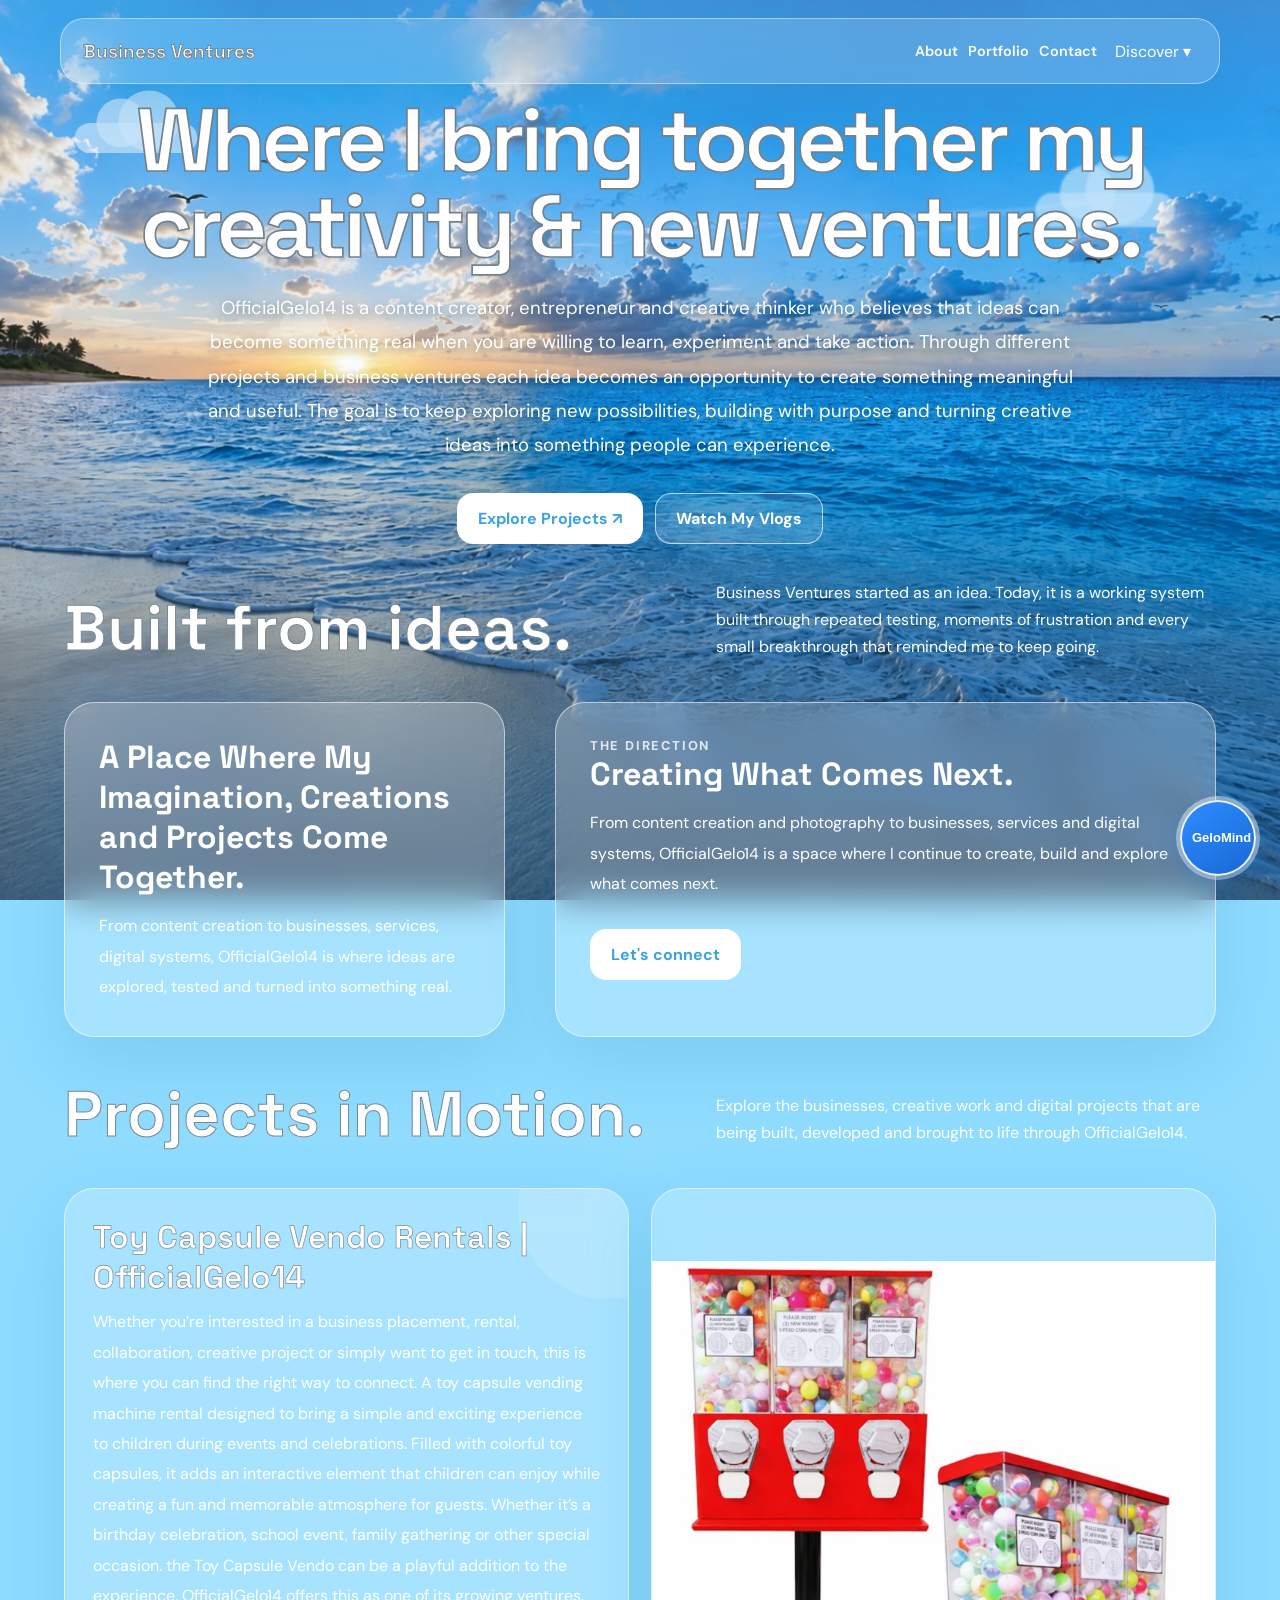
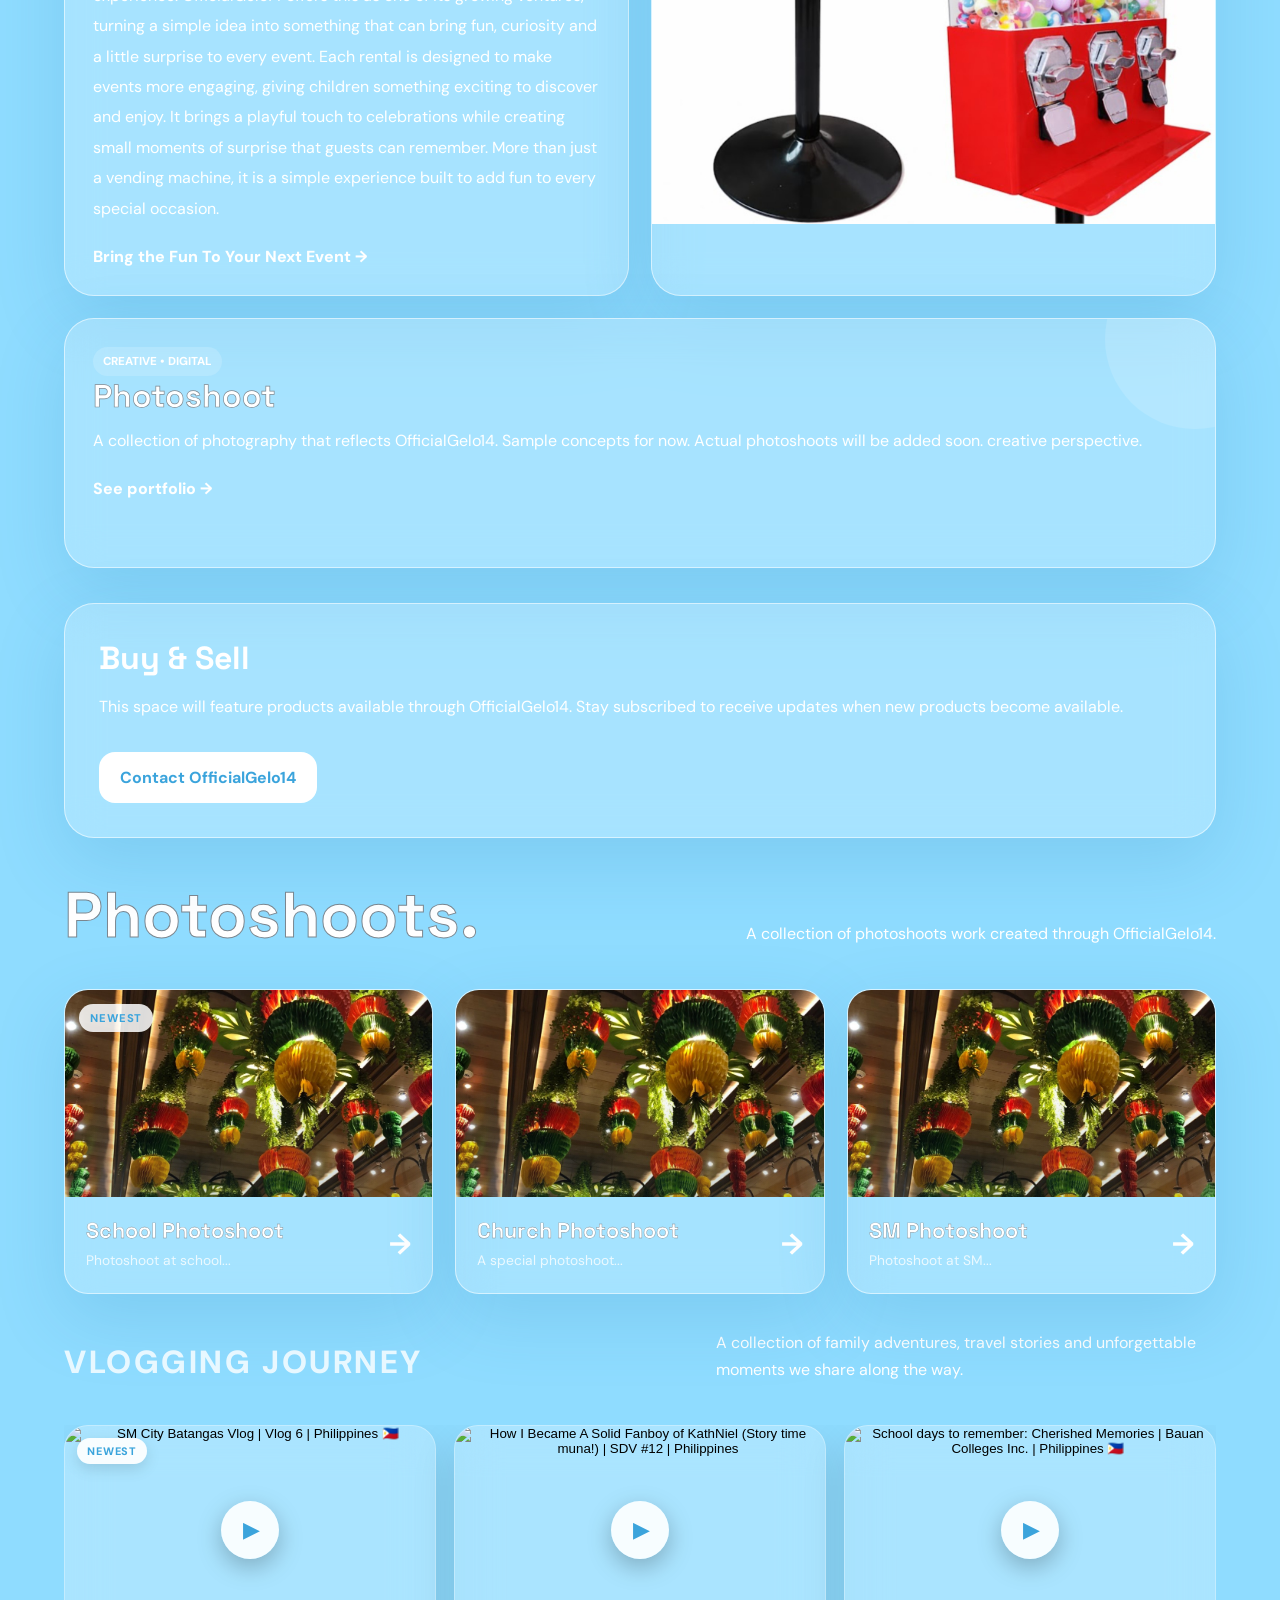
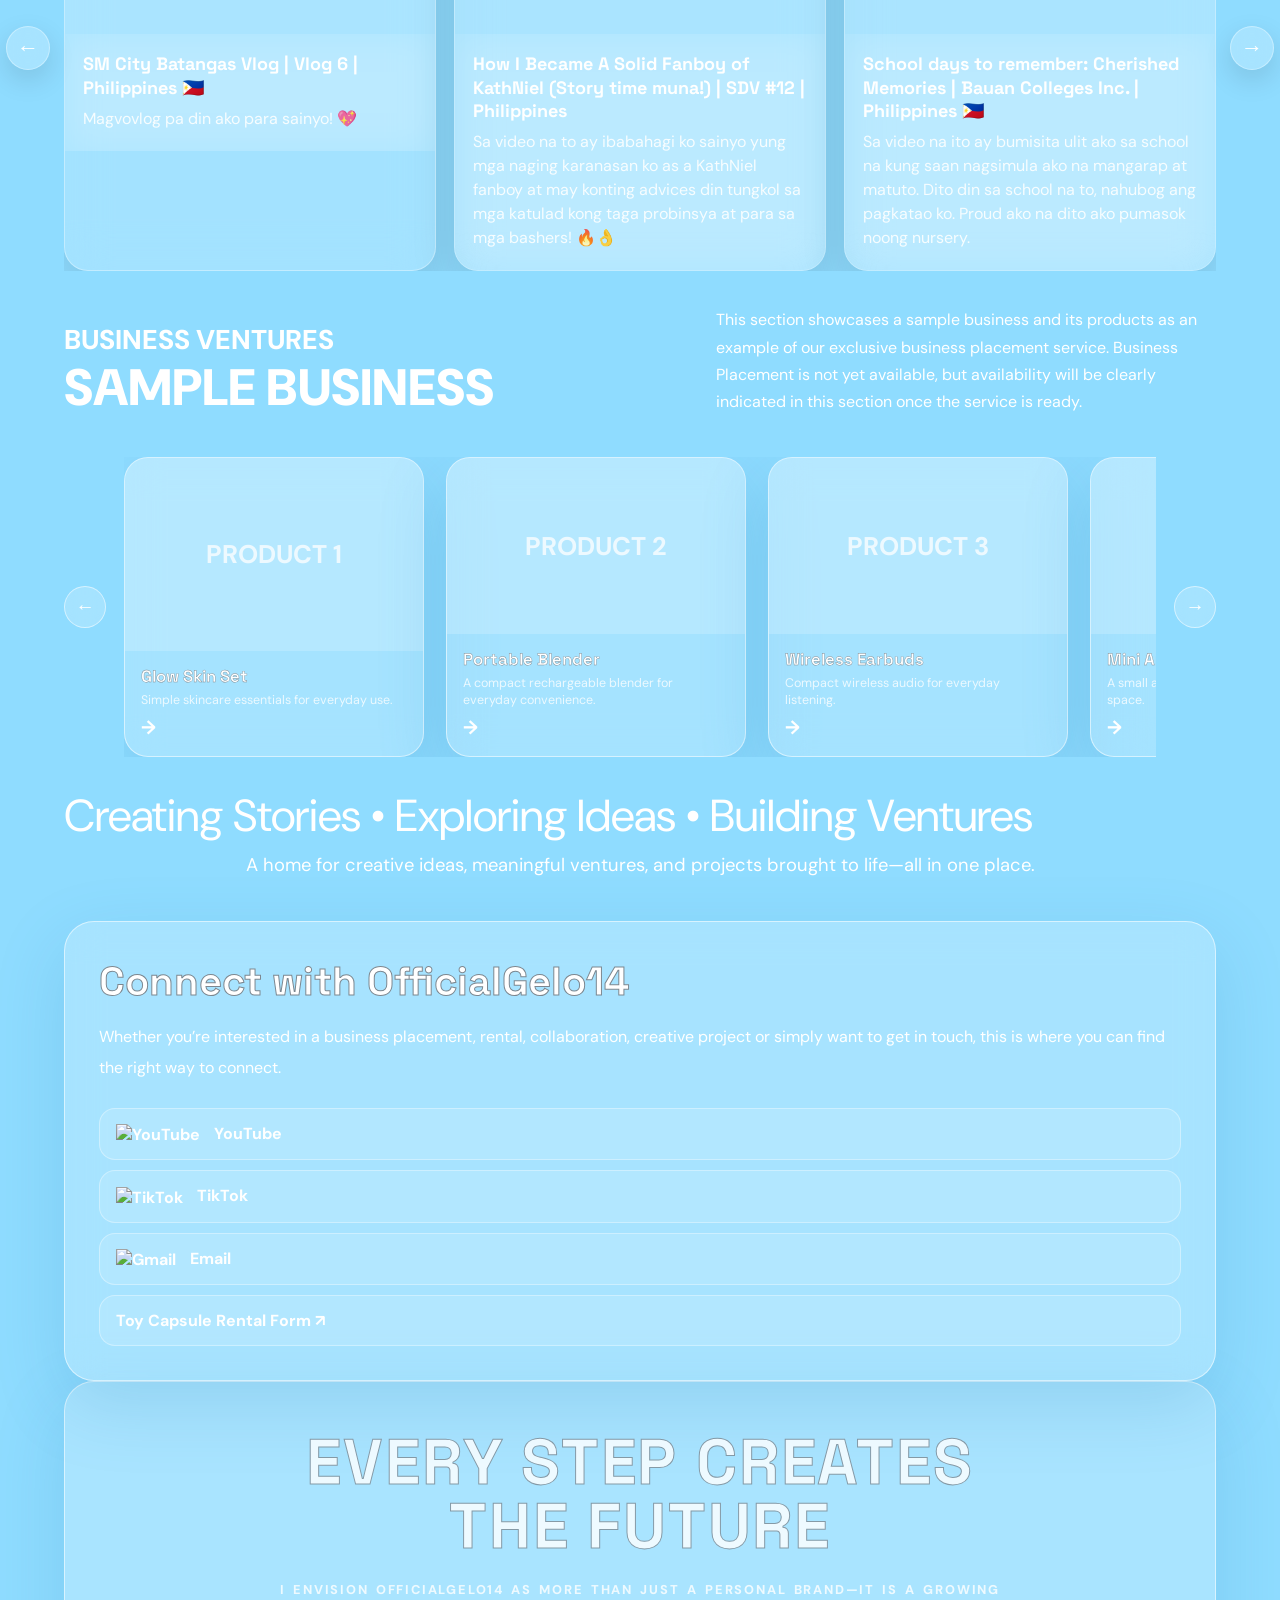
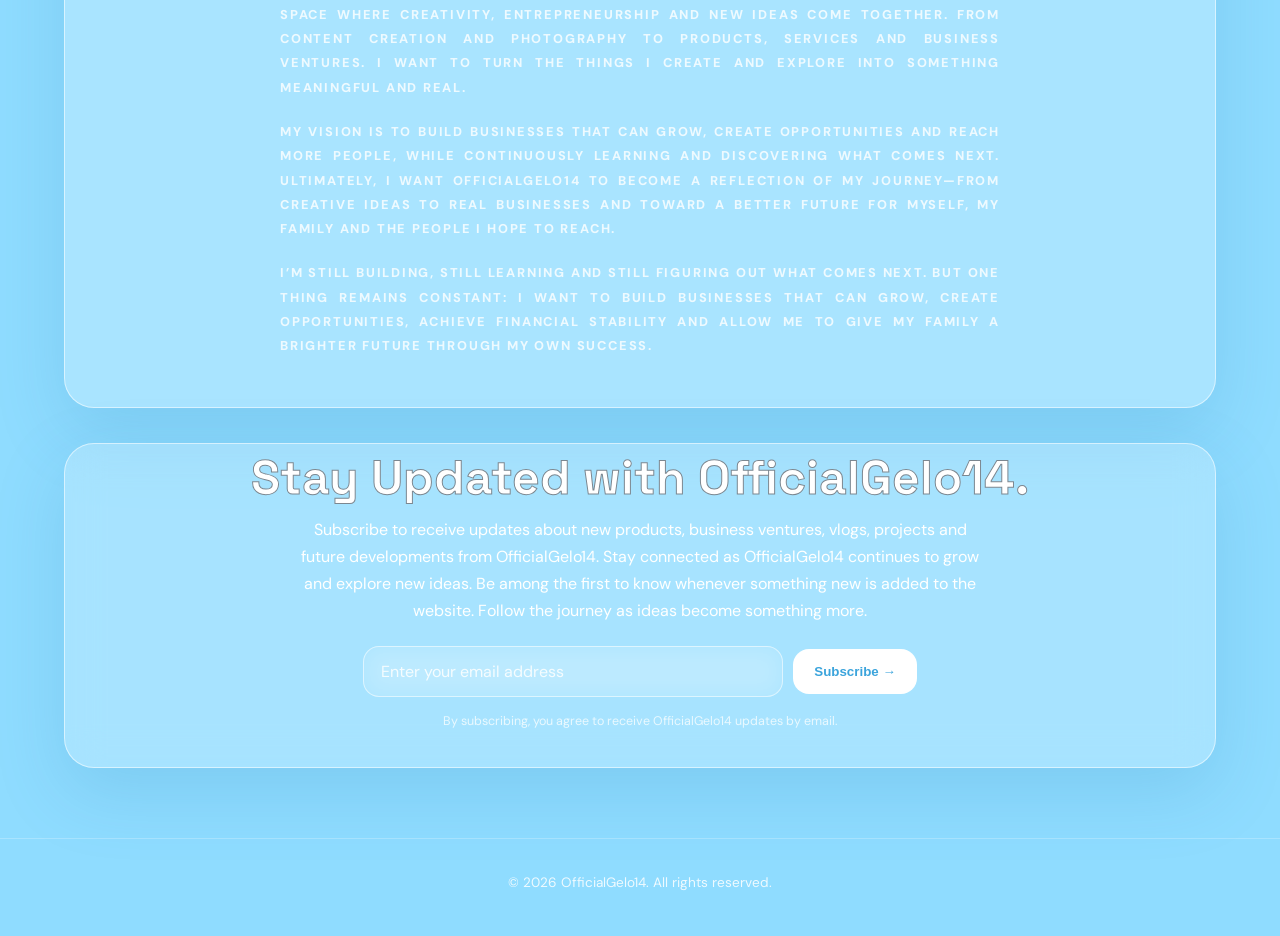
==== commit 42da9ff6: "Add files via upload" ====
--- a/index.html
+++ b/index.html
@@ -43,7 +43,7 @@
 
        <a href="#buy-sell">Buy &amp; Sell</a>
 
-      <a href="#featured-businesses">
+      <a href="featured/index.html">
         Featured Businesses
       </a>
 
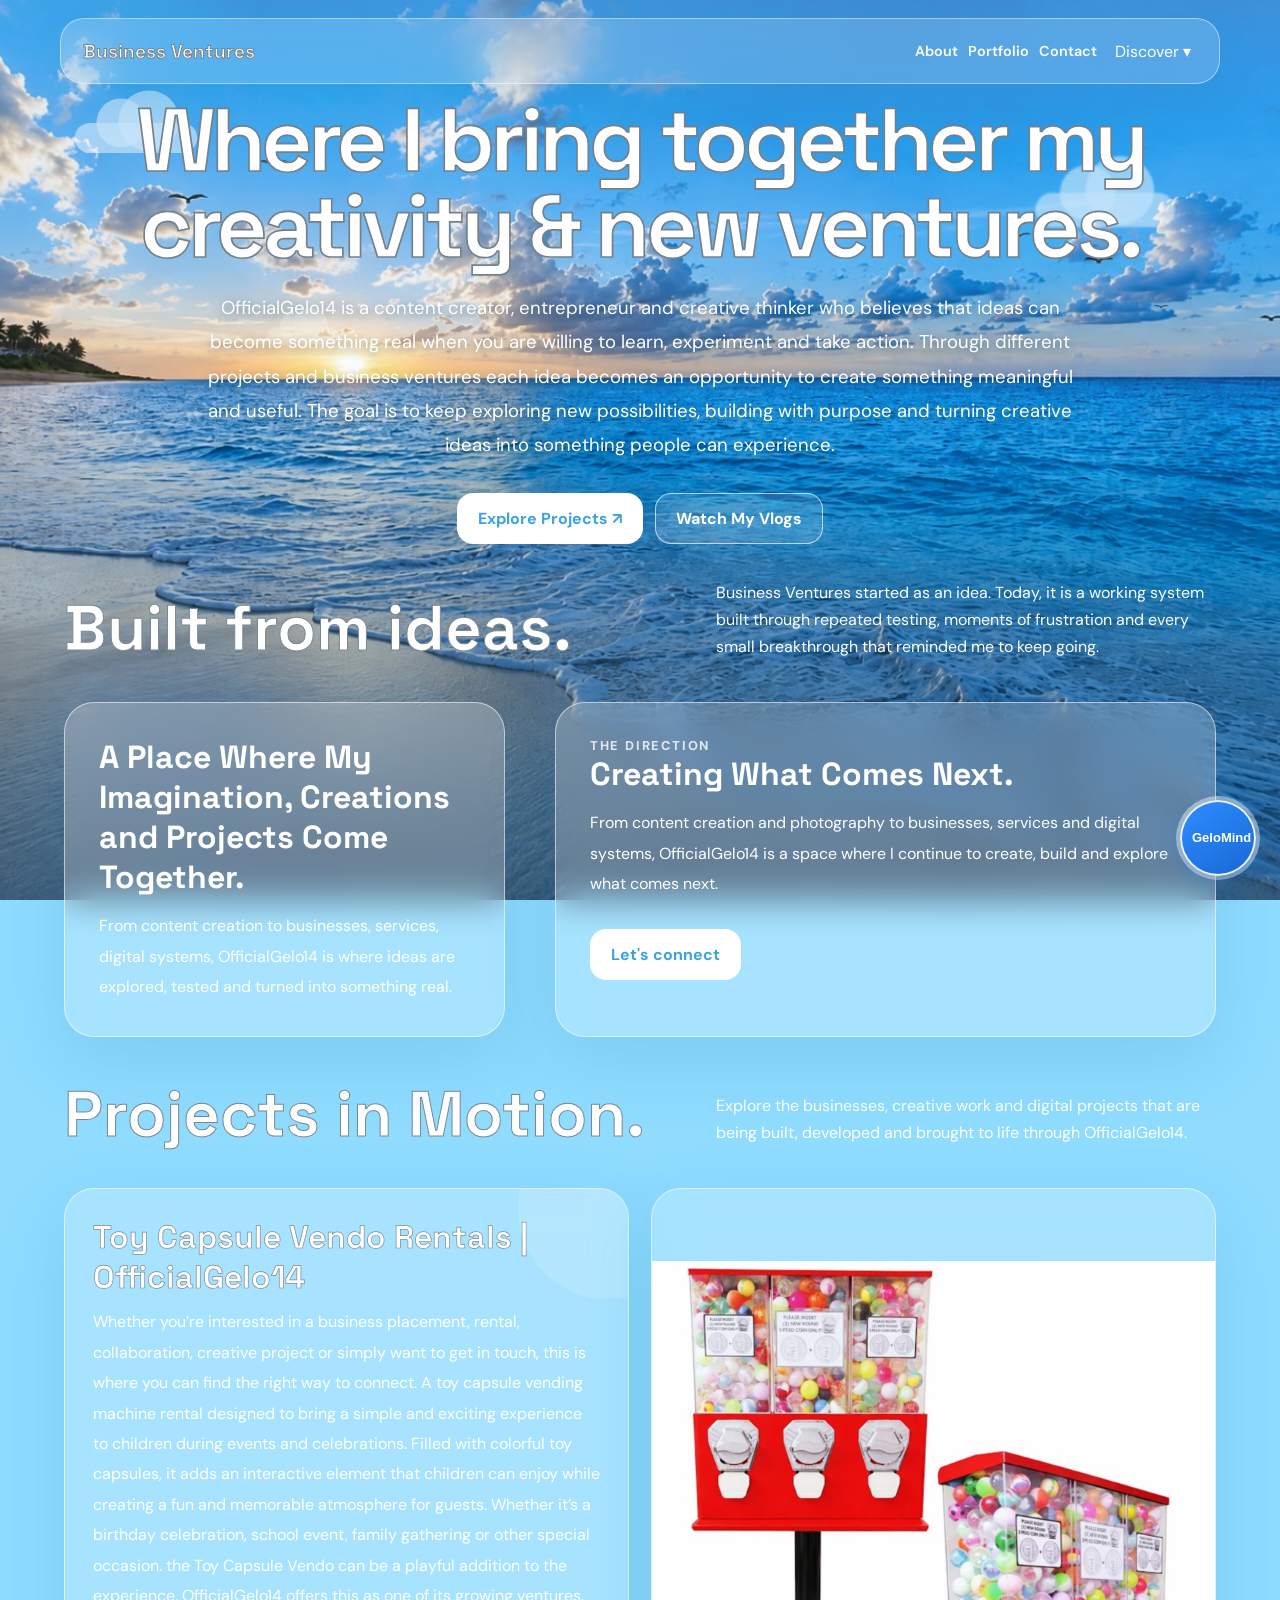
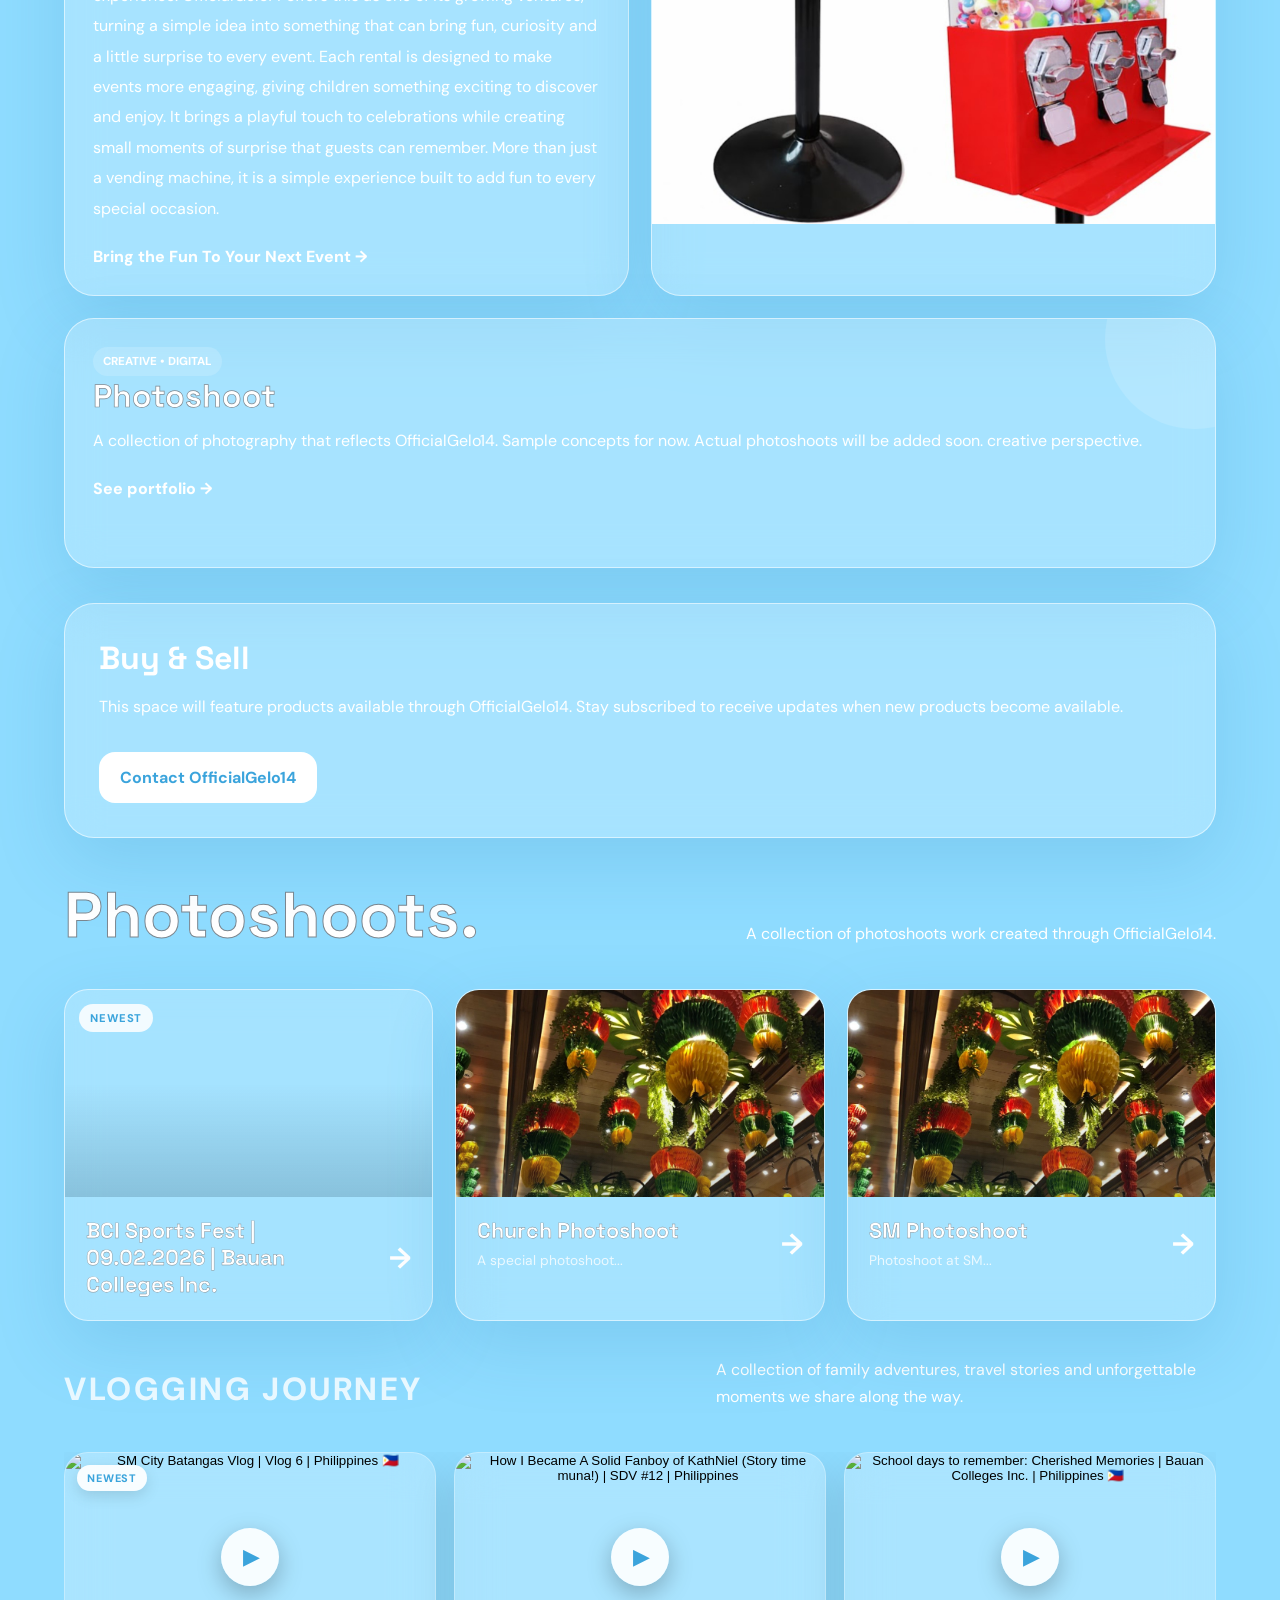
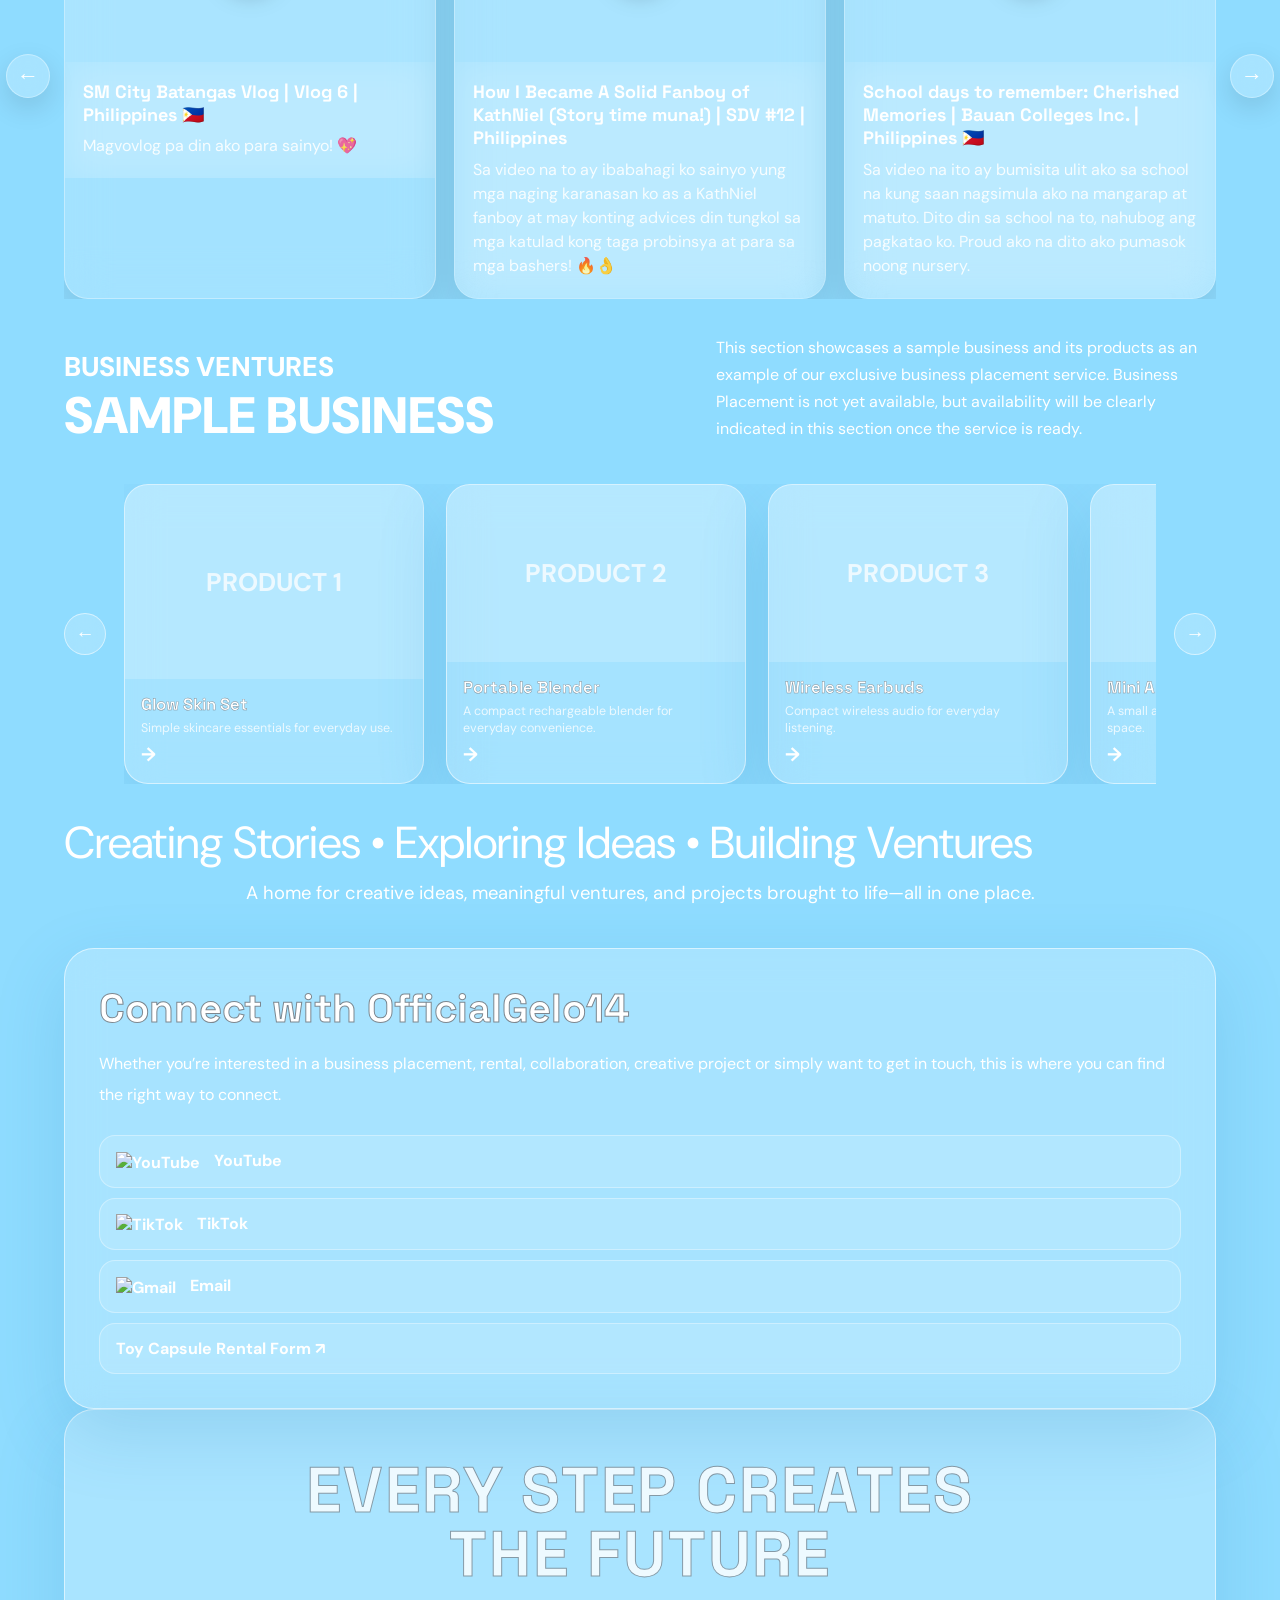
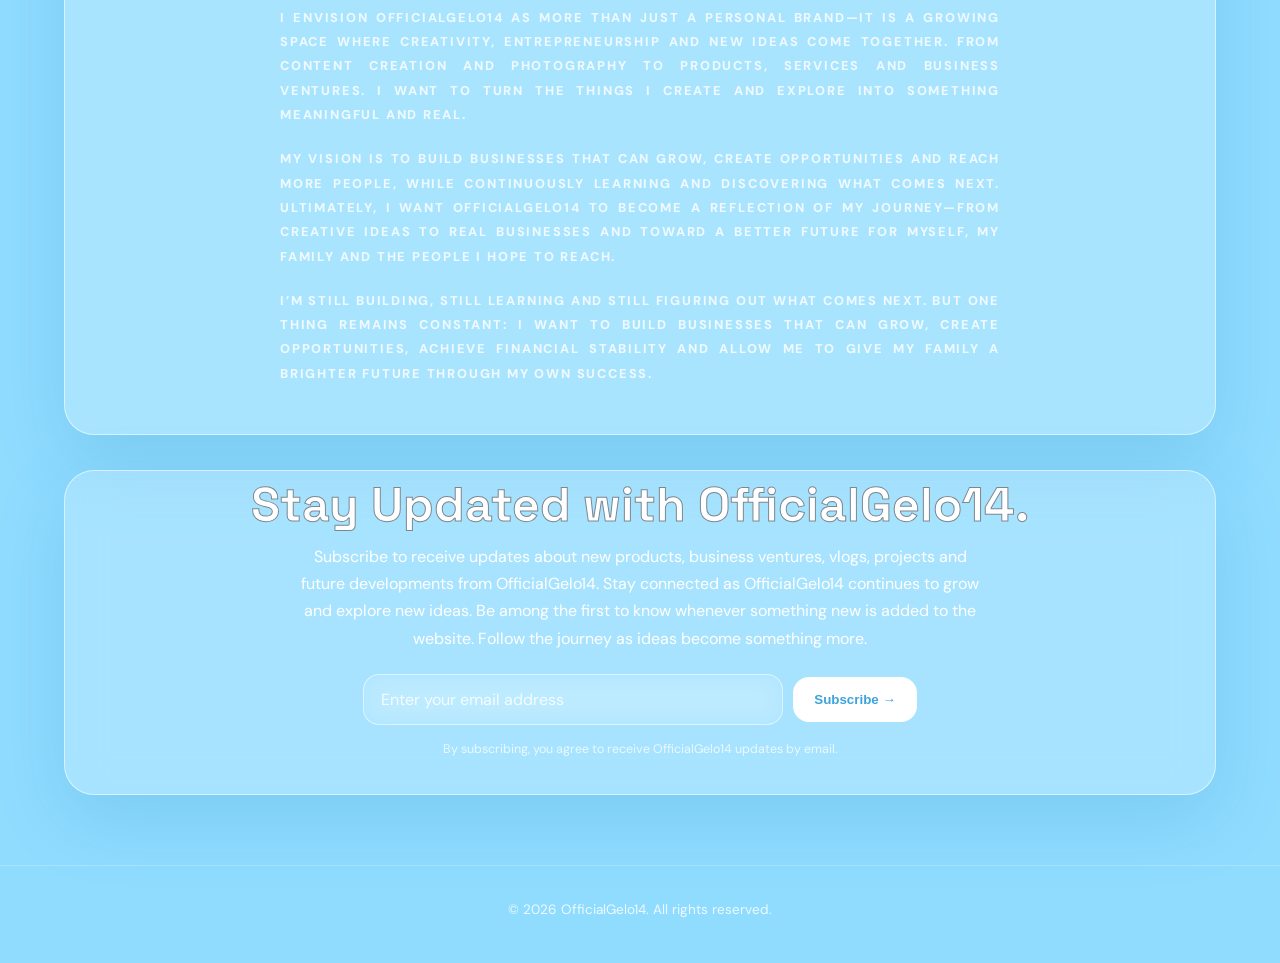
==== commit 2fc44321: "Add files via upload" ====
--- a/index.html
+++ b/index.html
@@ -191,24 +191,23 @@
 
 <div class="photoshoot-grid" id="photoshootGrid">  
 
-  <!-- NEWEST PHOTOSHOOT -->  
-  <article class="photoshoot-card reveal"  
-    onclick="openPhotoshoot(0)">  
-
-    <div class="photoshoot-image"  
-      style="background-image:url('photography.jpg')">  
-      <span class="photoshoot-new">NEWEST</span>  
-    </div>  
-
-    <div class="photoshoot-info">  
-      <div>  
-        <h3>School Photoshoot</h3>  
-        <p>Photoshoot at school...</p>  
-      </div>  
-      <span class="photoshoot-arrow">→</span>  
-    </div>  
-
-  </article>  
+ <!-- NEWEST PHOTOSHOOT -->
+<article class="photoshoot-card reveal"
+  onclick="openPhotoshoot(0)">
+
+  <div class="photoshoot-image"
+ style="background-image:url('https://raw.githubusercontent.com/gutierrez14anjo-pixel/OfficialGelo14-Photos/main/opening-of-intramurals/16.jpg')">
+  <span class="photoshoot-new">NEWEST</span>
+  </div>
+
+  <div class="photoshoot-info">
+    <div>
+      <h3>BCI Sports Fest | 09.02.2026 | Bauan Colleges Inc.</h3>
+    </div>
+    <span class="photoshoot-arrow">→</span>
+  </div>
+
+</article> 
 
 
   <!-- SECOND PHOTOSHOOT -->  
@@ -259,7 +258,7 @@
 
   <div class="photoshoot-modal-header">  
     <div class="kicker" id="albumKicker">  
-      PHOTOSHOOT  
+       
     </div>  
 
     <h2 id="albumTitle">  
@@ -283,7 +282,64 @@
 </div>
 
   </div>  
-</section> <style>  
+</section>
+<!-- PHOTOSHOOT PHOTO VIEWER -->
+<div class="photoshoot-photo-viewer" id="photoshootPhotoViewer">
+  <div class="photoshoot-photo-viewer-card">
+
+    <button class="photoshoot-photo-viewer-close"
+            id="photoshootPhotoViewerClose"
+            aria-label="Close photo viewer">
+      ×
+    </button>
+
+    <div class="photoshoot-photo-viewer-main">
+
+      <img id="photoshootViewerImage"
+           src=""
+           alt="Opening of Intramurals photo">
+
+      <button class="photoshoot-viewer-prev"
+              id="photoshootViewerPrev"
+              aria-label="Previous photo">
+        ‹
+      </button>
+
+      <button class="photoshoot-viewer-next"
+              id="photoshootViewerNext"
+              aria-label="Next photo">
+        ›
+      </button>
+
+    </div>
+
+    <div class="photoshoot-photo-viewer-thumbnails">
+
+      <div class="photoshoot-viewer-heading">
+        <h3 id="photoshootViewerTitle">
+         BCI Sports Fest | 09.02.2026 | Bauan Colleges Inc.
+        </h3>
+
+        <p id="photoshootViewerSubtitle">
+        
+        </p>
+
+        <span id="photoshootViewerCounter">
+          
+        </span>
+      </div>
+
+      <div class="photoshoot-viewer-thumbnail-list"
+           id="photoshootViewerThumbnailList">
+      </div>
+
+    </div>
+
+  </div>
+</div>
+
+ <style>  
+
 /* ================================  
    PHOTOSHOOTS GALLERY  
 ================================ */  
@@ -519,6 +575,69 @@
 ================================ */  
   
 const photoshootAlbums = [  
+    {
+    title: "BCI Sports Fest | 09.02.2026 | Bauan Colleges Inc.",
+
+    short:
+      "Opening of Intramurals — OfficialGelo14 Photography",
+
+    description:
+      " Capturing the energy, pride and memorable moments of the Intramurals Opening on September 2, 2026.",
+
+    photos: [
+      "https://raw.githubusercontent.com/gutierrez14anjo-pixel/OfficialGelo14-Photos/main/opening-of-intramurals/DSC09309.jpg",
+"https://raw.githubusercontent.com/gutierrez14anjo-pixel/OfficialGelo14-Photos/main/opening-of-intramurals/DSC09332.jpg",
+"https://raw.githubusercontent.com/gutierrez14anjo-pixel/OfficialGelo14-Photos/main/opening-of-intramurals/DSC09354.jpg",
+"https://raw.githubusercontent.com/gutierrez14anjo-pixel/OfficialGelo14-Photos/main/opening-of-intramurals/DSC09379.jpg",
+"https://raw.githubusercontent.com/gutierrez14anjo-pixel/OfficialGelo14-Photos/main/opening-of-intramurals/DSC09391.jpg",
+"https://raw.githubusercontent.com/gutierrez14anjo-pixel/OfficialGelo14-Photos/main/opening-of-intramurals/IMG_20260903_211858_1.jpg",
+"https://raw.githubusercontent.com/gutierrez14anjo-pixel/OfficialGelo14-Photos/main/opening-of-intramurals/IMG_20260903_212130.jpg",
+"https://raw.githubusercontent.com/gutierrez14anjo-pixel/OfficialGelo14-Photos/main/opening-of-intramurals/IMG_20260903_222640.jpg",
+"https://raw.githubusercontent.com/gutierrez14anjo-pixel/OfficialGelo14-Photos/main/opening-of-intramurals/IMG_20260903_222734.jpg",
+"https://raw.githubusercontent.com/gutierrez14anjo-pixel/OfficialGelo14-Photos/main/opening-of-intramurals/IMG_20260903_222849.jpg",
+"https://raw.githubusercontent.com/gutierrez14anjo-pixel/OfficialGelo14-Photos/main/opening-of-intramurals/IMG_20260903_223106.jpg",
+"https://raw.githubusercontent.com/gutierrez14anjo-pixel/OfficialGelo14-Photos/main/opening-of-intramurals/IMG_20260903_223243.jpg",
+"https://raw.githubusercontent.com/gutierrez14anjo-pixel/OfficialGelo14-Photos/main/opening-of-intramurals/IMG_20260903_223350.jpg",
+"https://raw.githubusercontent.com/gutierrez14anjo-pixel/OfficialGelo14-Photos/main/opening-of-intramurals/IMG_20260903_223445.jpg",
+"https://raw.githubusercontent.com/gutierrez14anjo-pixel/OfficialGelo14-Photos/main/opening-of-intramurals/IMG_20260903_223536.jpg",
+"https://raw.githubusercontent.com/gutierrez14anjo-pixel/OfficialGelo14-Photos/main/opening-of-intramurals/IMG_20260903_223634.jpg",
+"https://raw.githubusercontent.com/gutierrez14anjo-pixel/OfficialGelo14-Photos/main/opening-of-intramurals/IMG_20260903_224158.jpg",
+"https://raw.githubusercontent.com/gutierrez14anjo-pixel/OfficialGelo14-Photos/main/opening-of-intramurals/IMG_20260903_224613.jpg",
+"https://raw.githubusercontent.com/gutierrez14anjo-pixel/OfficialGelo14-Photos/main/opening-of-intramurals/IMG_20260903_224803.jpg",
+"https://raw.githubusercontent.com/gutierrez14anjo-pixel/OfficialGelo14-Photos/main/opening-of-intramurals/IMG_20260903_225431.jpg",
+"https://raw.githubusercontent.com/gutierrez14anjo-pixel/OfficialGelo14-Photos/main/opening-of-intramurals/1.jpg",
+"https://raw.githubusercontent.com/gutierrez14anjo-pixel/OfficialGelo14-Photos/main/opening-of-intramurals/2.jpg",
+"https://raw.githubusercontent.com/gutierrez14anjo-pixel/OfficialGelo14-Photos/main/opening-of-intramurals/3.jpg",
+"https://raw.githubusercontent.com/gutierrez14anjo-pixel/OfficialGelo14-Photos/main/opening-of-intramurals/4.jpg",
+"https://raw.githubusercontent.com/gutierrez14anjo-pixel/OfficialGelo14-Photos/main/opening-of-intramurals/5.jpg",
+"https://raw.githubusercontent.com/gutierrez14anjo-pixel/OfficialGelo14-Photos/main/opening-of-intramurals/6.jpg",
+"https://raw.githubusercontent.com/gutierrez14anjo-pixel/OfficialGelo14-Photos/main/opening-of-intramurals/7.jpg",
+"https://raw.githubusercontent.com/gutierrez14anjo-pixel/OfficialGelo14-Photos/main/opening-of-intramurals/8.jpg",
+"https://raw.githubusercontent.com/gutierrez14anjo-pixel/OfficialGelo14-Photos/main/opening-of-intramurals/9.jpg",
+"https://raw.githubusercontent.com/gutierrez14anjo-pixel/OfficialGelo14-Photos/main/opening-of-intramurals/10.jpg",
+"https://raw.githubusercontent.com/gutierrez14anjo-pixel/OfficialGelo14-Photos/main/opening-of-intramurals/11.jpg",
+"https://raw.githubusercontent.com/gutierrez14anjo-pixel/OfficialGelo14-Photos/main/opening-of-intramurals/12.jpg",
+"https://raw.githubusercontent.com/gutierrez14anjo-pixel/OfficialGelo14-Photos/main/opening-of-intramurals/13.jpg",
+"https://raw.githubusercontent.com/gutierrez14anjo-pixel/OfficialGelo14-Photos/main/opening-of-intramurals/14.jpg",
+"https://raw.githubusercontent.com/gutierrez14anjo-pixel/OfficialGelo14-Photos/main/opening-of-intramurals/15.jpg",
+"https://raw.githubusercontent.com/gutierrez14anjo-pixel/OfficialGelo14-Photos/main/opening-of-intramurals/16.jpg",
+"https://raw.githubusercontent.com/gutierrez14anjo-pixel/OfficialGelo14-Photos/main/opening-of-intramurals/17.jpg",
+"https://raw.githubusercontent.com/gutierrez14anjo-pixel/OfficialGelo14-Photos/main/opening-of-intramurals/18.jpg",
+"https://raw.githubusercontent.com/gutierrez14anjo-pixel/OfficialGelo14-Photos/main/opening-of-intramurals/DSC09141.jpg",
+"https://raw.githubusercontent.com/gutierrez14anjo-pixel/OfficialGelo14-Photos/main/opening-of-intramurals/DSC09183%20(2).jpg",
+"https://raw.githubusercontent.com/gutierrez14anjo-pixel/OfficialGelo14-Photos/main/opening-of-intramurals/IMG_20260903_225457.jpg",
+"https://raw.githubusercontent.com/gutierrez14anjo-pixel/OfficialGelo14-Photos/main/opening-of-intramurals/IMG_20260903_225533.jpg",
+"https://raw.githubusercontent.com/gutierrez14anjo-pixel/OfficialGelo14-Photos/main/opening-of-intramurals/IMG_20260903_225655.jpg",
+"https://raw.githubusercontent.com/gutierrez14anjo-pixel/OfficialGelo14-Photos/main/opening-of-intramurals/IMG_20260903_225812.jpg",
+"https://raw.githubusercontent.com/gutierrez14anjo-pixel/OfficialGelo14-Photos/main/opening-of-intramurals/IMG_20260903_225838.jpg",
+"https://raw.githubusercontent.com/gutierrez14anjo-pixel/OfficialGelo14-Photos/main/opening-of-intramurals/IMG_20260904_232022.jpg",
+"https://raw.githubusercontent.com/gutierrez14anjo-pixel/OfficialGelo14-Photos/main/opening-of-intramurals/IMG_20260904_232442.jpg",
+"https://raw.githubusercontent.com/gutierrez14anjo-pixel/OfficialGelo14-Photos/main/opening-of-intramurals/IMG_20260904_232542.jpg",
+"https://raw.githubusercontent.com/gutierrez14anjo-pixel/OfficialGelo14-Photos/main/opening-of-intramurals/IMG_20260904_232602%20(1).jpg",
+"https://raw.githubusercontent.com/gutierrez14anjo-pixel/OfficialGelo14-Photos/main/opening-of-intramurals/IMG_20260904_232602.jpg"
+    ]
+  },
+
   
   {  
     title: "School Photoshoot",  
@@ -653,6 +772,376 @@
   }  
   
 });  
+/* =========================================================
+   PHOTOSHOOT PHOTO VIEWER
+   ========================================================= */
+
+const photoshootPhotoViewer =
+  document.getElementById("photoshootPhotoViewer");
+
+const photoshootViewerImage =
+  document.getElementById("photoshootViewerImage");
+
+const photoshootViewerTitle =
+  document.getElementById("photoshootViewerTitle");
+
+const photoshootViewerSubtitle =
+  document.getElementById("photoshootViewerSubtitle");
+
+const photoshootViewerCounter =
+  document.getElementById("photoshootViewerCounter");
+
+const photoshootViewerThumbnailList =
+  document.getElementById("photoshootViewerThumbnailList");
+
+const photoshootPhotoViewerClose =
+  document.getElementById("photoshootPhotoViewerClose");
+
+const photoshootViewerPrev =
+  document.getElementById("photoshootViewerPrev");
+
+const photoshootViewerNext =
+  document.getElementById("photoshootViewerNext");
+
+let photoshootViewerAlbum = null;
+let photoshootViewerIndex = 0;
+
+
+/* OPEN PHOTO VIEWER */
+
+function openPhotoshootPhotoViewer(albumIndex, photoIndex) {
+
+  photoshootViewerAlbum = photoshootAlbums[albumIndex];
+
+  if (!photoshootViewerAlbum) return;
+
+  photoshootViewerIndex = photoIndex;
+
+  photoshootViewerTitle.textContent =
+    photoshootViewerAlbum.title;
+
+  photoshootViewerSubtitle.textContent =
+    "A collection of " +
+    photoshootViewerAlbum.photos.length +
+    " photos";
+
+  photoshootViewerThumbnailList.innerHTML = "";
+
+  photoshootViewerAlbum.photos.forEach((photo, index) => {
+
+    const thumbnail = document.createElement("button");
+
+    thumbnail.className = "photoshoot-viewer-thumbnail";
+
+    thumbnail.type = "button";
+
+    thumbnail.setAttribute(
+      "aria-label",
+      "Open photo " + (index + 1)
+    );
+
+    const thumbnailImage =
+      document.createElement("img");
+
+    thumbnailImage.src = photo;
+
+    thumbnailImage.alt =
+      photoshootViewerAlbum.title +
+      " photo " +
+      (index + 1);
+
+    thumbnail.appendChild(thumbnailImage);
+
+    thumbnail.addEventListener("click", function(event) {
+
+      event.stopPropagation();
+
+      showPhotoshootViewerPhoto(index);
+
+    });
+
+    photoshootViewerThumbnailList.appendChild(thumbnail);
+
+  });
+
+  showPhotoshootViewerPhoto(photoshootViewerIndex);
+
+  photoshootPhotoViewer.classList.add("active");
+
+  document.body.style.overflow = "hidden";
+}
+
+
+/* SHOW SELECTED PHOTO */
+
+function showPhotoshootViewerPhoto(index) {
+
+  if (!photoshootViewerAlbum) return;
+
+  const total =
+    photoshootViewerAlbum.photos.length;
+
+  if (index < 0) {
+    index = total - 1;
+  }
+
+  if (index >= total) {
+    index = 0;
+  }
+
+  photoshootViewerIndex = index;
+
+  photoshootViewerImage.src =
+    photoshootViewerAlbum.photos[index];
+
+  photoshootViewerImage.alt =
+    photoshootViewerAlbum.title +
+    " photo " +
+    (index + 1);
+
+  photoshootViewerCounter.textContent =
+    "Photo " +
+    (index + 1) +
+    " of " +
+    total;
+
+  const thumbnails =
+    photoshootViewerThumbnailList.querySelectorAll(
+      ".photoshoot-viewer-thumbnail"
+    );
+
+  thumbnails.forEach((thumbnail, thumbnailIndex) => {
+
+    thumbnail.classList.toggle(
+      "active",
+      thumbnailIndex === index
+    );
+
+  });
+
+  const activeThumbnail =
+    thumbnails[index];
+
+  if (activeThumbnail) {
+
+    activeThumbnail.scrollIntoView({
+      behavior: "smooth",
+      block: "nearest",
+      inline: "nearest"
+    });
+
+  }
+}
+
+
+/* PREVIOUS PHOTO */
+
+photoshootViewerPrev.addEventListener(
+  "click",
+  function(event) {
+
+    event.stopPropagation();
+
+    showPhotoshootViewerPhoto(
+      photoshootViewerIndex - 1
+    );
+
+  }
+);
+
+
+/* NEXT PHOTO */
+
+photoshootViewerNext.addEventListener(
+  "click",
+  function(event) {
+
+    event.stopPropagation();
+
+    showPhotoshootViewerPhoto(
+      photoshootViewerIndex + 1
+    );
+
+  }
+);
+
+
+/* CLOSE VIEWER */
+
+function closePhotoshootPhotoViewer() {
+
+  photoshootPhotoViewer.classList.remove("active");
+
+  photoshootViewerImage.src = "";
+
+  photoshootViewerAlbum = null;
+
+  document.body.style.overflow = "";
+
+}
+
+
+/* CLOSE BUTTON */
+
+photoshootPhotoViewerClose.addEventListener(
+  "click",
+  function(event) {
+
+    event.stopPropagation();
+
+    closePhotoshootPhotoViewer();
+
+  }
+);
+
+
+/* CLICK OUTSIDE CARD = CLOSE */
+
+photoshootPhotoViewer.addEventListener(
+  "click",
+  function(event) {
+
+    if (
+      event.target === photoshootPhotoViewer
+    ) {
+
+      closePhotoshootPhotoViewer();
+
+    }
+
+  }
+);
+
+
+/* CLICK PHOTO INSIDE ALBUM */
+
+document
+  .getElementById("albumGallery")
+  .addEventListener(
+    "click",
+    function(event) {
+
+      const clickedPhoto =
+        event.target.closest("img");
+
+      if (!clickedPhoto) return;
+
+      const albumTitle =
+        document.getElementById(
+          "albumTitle"
+        ).textContent;
+
+      const albumIndex =
+        photoshootAlbums.findIndex(
+          album =>
+            album.title === albumTitle
+        );
+
+      if (albumIndex === -1) return;
+
+      const photoIndex =
+        Array.from(
+          this.querySelectorAll("img")
+        ).indexOf(clickedPhoto);
+
+      if (photoIndex === -1) return;
+
+      openPhotoshootPhotoViewer(
+        albumIndex,
+        photoIndex
+      );
+
+    }
+  );
+
+
+/* KEYBOARD CONTROLS */
+
+document.addEventListener(
+  "keydown",
+  function(event) {
+
+    if (
+      !photoshootPhotoViewer.classList.contains(
+        "active"
+      )
+    ) {
+      return;
+    }
+
+    if (event.key === "ArrowLeft") {
+
+      showPhotoshootViewerPhoto(
+        photoshootViewerIndex - 1
+      );
+
+    }
+
+    if (event.key === "ArrowRight") {
+
+      showPhotoshootViewerPhoto(
+        photoshootViewerIndex + 1
+      );
+
+    }
+
+    if (event.key === "Escape") {
+
+      closePhotoshootPhotoViewer();
+
+    }
+
+  }
+);
+
+
+/* MOBILE SWIPE */
+
+let photoshootViewerTouchStartX = 0;
+
+photoshootViewerImage.addEventListener(
+  "touchstart",
+  function(event) {
+
+    photoshootViewerTouchStartX =
+      event.touches[0].clientX;
+
+  },
+  { passive: true }
+);
+
+photoshootViewerImage.addEventListener(
+  "touchend",
+  function(event) {
+
+    const touchEndX =
+      event.changedTouches[0].clientX;
+
+    const difference =
+      touchEndX -
+      photoshootViewerTouchStartX;
+
+    if (Math.abs(difference) < 50) {
+      return;
+    }
+
+    if (difference > 0) {
+
+      showPhotoshootViewerPhoto(
+        photoshootViewerIndex - 1
+      );
+
+    } else {
+
+      showPhotoshootViewerPhoto(
+        photoshootViewerIndex + 1
+      );
+
+    }
+
+  },
+  { passive: true }
+);
 </script>
 <!-- ================================
      YOUTUBE VLOGS
--- a/style.css
+++ b/style.css
@@ -3036,4 +3036,354 @@
 .gelomind-input-area button {
   background: #1877f2;
   color: #ffffff;
+}
+/* =========================================================
+   PHOTOSHOOT PHOTO VIEWER
+   ========================================================= */
+
+.photoshoot-photo-viewer {
+  position: fixed;
+  inset: 0;
+  z-index: 10000;
+  display: none;
+  align-items: center;
+  justify-content: center;
+  padding: 24px;
+  background: rgba(15, 45, 65, 0.68);
+  backdrop-filter: blur(16px);
+  -webkit-backdrop-filter: blur(16px);
+}
+
+.photoshoot-photo-viewer.active {
+  display: flex;
+}
+
+.photoshoot-photo-viewer-card {
+  position: relative;
+  width: min(1200px, 94vw);
+  height: min(760px, 88vh);
+  display: grid;
+  grid-template-columns: 1fr 360px;
+  overflow: hidden;
+  border-radius: 28px;
+  border: 1px solid rgba(255, 255, 255, 0.45);
+  background: rgba(230, 248, 255, 0.20);
+  backdrop-filter: blur(24px);
+  -webkit-backdrop-filter: blur(24px);
+  box-shadow: 0 30px 90px rgba(0, 50, 90, 0.35);
+}
+
+/* MAIN PHOTO */
+
+.photoshoot-photo-viewer-main {
+  position: relative;
+  min-width: 0;
+  min-height: 0;
+  display: flex;
+  align-items: center;
+  justify-content: center;
+  padding: 28px;
+  background: rgba(255, 255, 255, 0.12);
+  overflow: hidden;
+}
+
+.photoshoot-photo-viewer-main img {
+  display: block;
+  width: 100%;
+  height: 100%;
+  object-fit: contain;
+  border-radius: 18px;
+  user-select: none;
+  -webkit-user-drag: none;
+  touch-action: pan-y;
+}
+
+/* PREVIOUS / NEXT */
+
+.photoshoot-viewer-prev,
+.photoshoot-viewer-next {
+  position: absolute;
+  top: 50%;
+  transform: translateY(-50%);
+  width: 48px;
+  height: 48px;
+  display: flex;
+  align-items: center;
+  justify-content: center;
+  border: 1px solid rgba(255, 255, 255, 0.45);
+  border-radius: 50%;
+  background: rgba(255, 255, 255, 0.18);
+  backdrop-filter: blur(10px);
+  -webkit-backdrop-filter: blur(10px);
+  color: #ffffff;
+  font-size: 34px;
+  line-height: 1;
+  cursor: pointer;
+  z-index: 3;
+  transition: 0.2s ease;
+}
+
+.photoshoot-viewer-prev {
+  left: 14px;
+}
+
+.photoshoot-viewer-next {
+  right: 14px;
+}
+
+.photoshoot-viewer-prev:hover,
+.photoshoot-viewer-next:hover {
+  background: rgba(255, 255, 255, 0.32);
+  transform: translateY(-50%) scale(1.05);
+}
+
+/* RIGHT THUMBNAIL PANEL */
+
+.photoshoot-photo-viewer-thumbnails {
+  min-width: 0;
+  min-height: 0;
+  display: flex;
+  flex-direction: column;
+  padding: 28px 22px 22px;
+  background: rgba(255, 255, 255, 0.10);
+  border-left: 1px solid rgba(255, 255, 255, 0.25);
+  overflow: hidden;
+}
+
+.photoshoot-viewer-heading {
+  flex-shrink: 0;
+  padding: 0 4px 18px;
+}
+
+.photoshoot-viewer-heading h3 {
+  margin: 0 0 6px;
+  color: #ffffff;
+  font-size: 22px;
+  font-weight: 700;
+}
+
+.photoshoot-viewer-heading p {
+  margin: 0 0 8px;
+  color: rgba(255, 255, 255, 0.82);
+  font-size: 14px;
+}
+
+.photoshoot-viewer-heading span {
+  color: rgba(255, 255, 255, 0.95);
+  font-size: 13px;
+  font-weight: 600;
+}
+
+/* THUMBNAILS */
+
+.photoshoot-viewer-thumbnail-list {
+  flex: 1;
+  min-height: 0;
+  display: grid;
+  grid-template-columns: repeat(3, 1fr);
+  align-content: start;
+  gap: 24px;
+  column-gap: 14px;
+  overflow-y: auto;
+  overflow-x: hidden;
+  padding: 2px 4px 4px 2px;
+  scrollbar-width: thin;
+}
+
+.photoshoot-viewer-thumbnail {
+  position: relative;
+  width: 100%;
+  aspect-ratio: 1 / 1;
+  height: 80%;
+  min-height: 80px;
+  padding: 0;
+  border: 2px solid transparent;
+  border-radius: 12px;
+  overflow: hidden;
+  background: rgba(255, 255, 255, 0.10);
+  cursor: pointer;
+  transition: 0.2s ease;
+}
+
+.photoshoot-viewer-thumbnail img {
+  width: 100%;
+  height: 100%;
+  display: block;
+  object-fit: cover;
+  user-select: none;
+  -webkit-user-drag: none;
+}
+
+.photoshoot-viewer-thumbnail:hover {
+  transform: scale(1.03);
+  border-color: rgba(255, 255, 255, 0.65);
+}
+
+.photoshoot-viewer-thumbnail.active {
+  border-color: #ffffff;
+  box-shadow: 0 0 0 2px rgba(255, 255, 255, 0.20);
+}
+
+/* CLOSE BUTTON */
+
+.photoshoot-photo-viewer-close {
+  position: absolute;
+  top: 14px;
+  right: 14px;
+  z-index: 10;
+  width: 44px;
+  height: 44px;
+  display: flex;
+  align-items: center;
+  justify-content: center;
+  border: 1px solid rgba(255, 255, 255, 0.45);
+  border-radius: 50%;
+  background: rgba(255, 255, 255, 0.18);
+  backdrop-filter: blur(10px);
+  -webkit-backdrop-filter: blur(10px);
+  color: #ffffff;
+  font-size: 28px;
+  line-height: 1;
+  cursor: pointer;
+  transition: 0.2s ease;
+}
+
+.photoshoot-photo-viewer-close:hover {
+  background: rgba(255, 255, 255, 0.32);
+  transform: scale(1.05);
+}
+
+/* TABLET */
+
+@media (max-width: 900px) {
+  .photoshoot-photo-viewer {
+    padding: 16px;
+  }
+
+  .photoshoot-photo-viewer-card {
+    width: 96vw;
+    height: 90vh;
+    grid-template-columns: 1fr 300px;
+  }
+
+  .photoshoot-viewer-thumbnail-list {
+    grid-template-columns: repeat(3, 1fr);
+  }
+}
+
+/* PHONE */
+
+@media (max-width: 700px) {
+  .photoshoot-photo-viewer {
+    padding: 10px;
+  }
+
+  .photoshoot-photo-viewer-card {
+    width: 100%;
+    height: 94vh;
+    max-height: none;
+    display: flex;
+    flex-direction: column;
+    border-radius: 22px;
+  }
+
+  .photoshoot-photo-viewer-main {
+    flex: 1;
+    min-height: 0;
+    padding: 16px;
+  }
+
+  .photoshoot-photo-viewer-main img {
+    border-radius: 14px;
+  }
+
+  .photoshoot-viewer-prev,
+  .photoshoot-viewer-next {
+    width: 42px;
+    height: 42px;
+    font-size: 30px;
+  }
+
+  .photoshoot-viewer-prev {
+    left: 8px;
+  }
+
+  .photoshoot-viewer-next {
+    right: 8px;
+  }
+
+  .photoshoot-photo-viewer-thumbnails {
+    flex-shrink: 0;
+    height: 145px;
+    padding: 12px 14px;
+    border-left: none;
+    border-top: 1px solid rgba(255, 255, 255, 0.25);
+  }
+
+  .photoshoot-viewer-heading {
+    display: flex;
+    align-items: center;
+    gap: 8px;
+    padding: 0 2px 10px;
+    white-space: nowrap;
+    overflow: hidden;
+  }
+
+  .photoshoot-viewer-heading h3 {
+    margin: 0;
+    font-size: 16px;
+    overflow: hidden;
+    text-overflow: ellipsis;
+  }
+
+  .photoshoot-viewer-heading p {
+    display: none;
+  }
+
+  .photoshoot-viewer-heading span {
+    flex-shrink: 0;
+    font-size: 12px;
+  }
+
+  .photoshoot-viewer-thumbnail-list {
+    display: flex;
+    gap: 8px;
+    overflow-x: auto;
+    overflow-y: hidden;
+    padding: 2px 2px 6px;
+    scroll-snap-type: x proximity;
+  }
+
+  .photoshoot-viewer-thumbnail {
+    flex: 0 0 78px;
+    width: 78px;
+    height: 78px;
+    aspect-ratio: auto;
+    scroll-snap-align: start;
+  }
+
+  .photoshoot-photo-viewer-close {
+    top: 8px;
+    right: 8px;
+    width: 40px;
+    height: 40px;
+  }
+}
+
+/* SMALL PHONES */
+
+@media (max-width: 400px) {
+  .photoshoot-photo-viewer-thumbnails {
+    height: 125px;
+  }
+
+  .photoshoot-viewer-thumbnail {
+    flex-basis: 68px;
+    width: 68px;
+    height: 68px;
+  }
+
+  .photoshoot-viewer-heading h3 {
+    font-size: 15px;
+  }
 }
